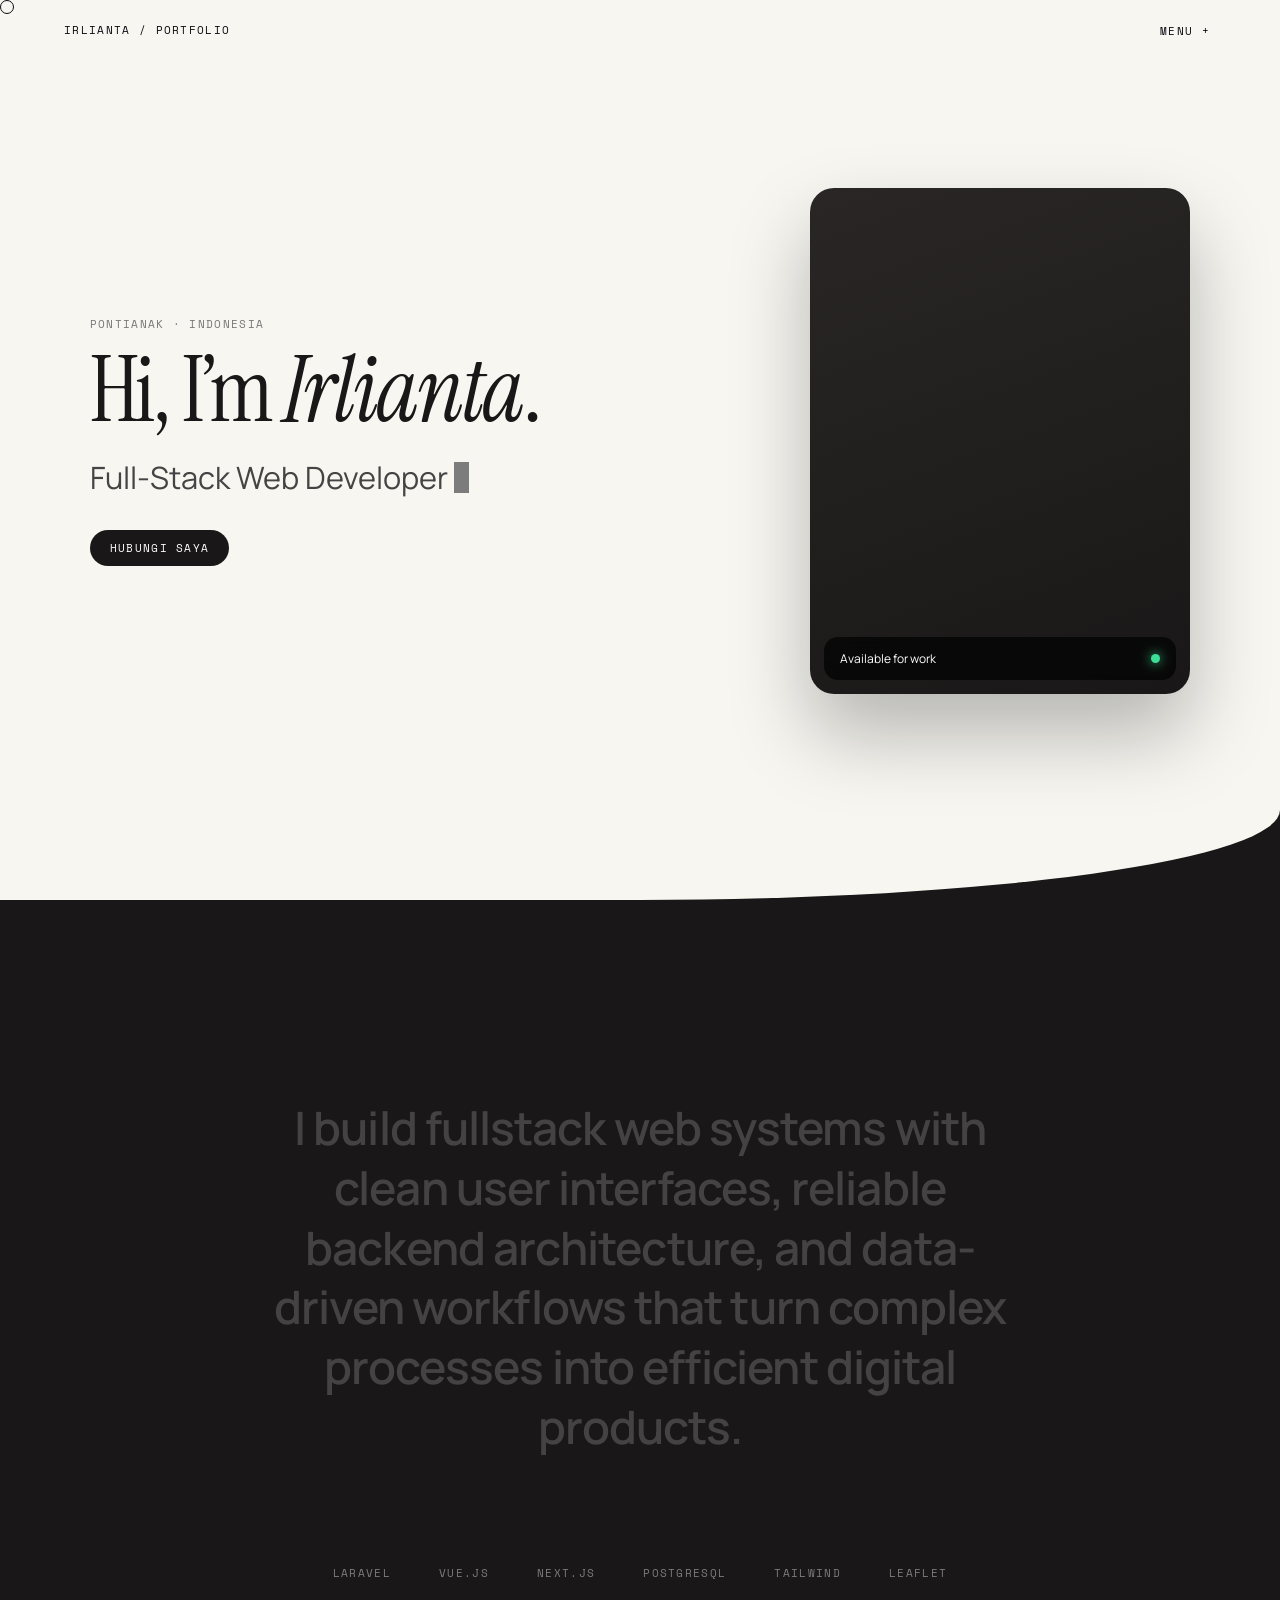
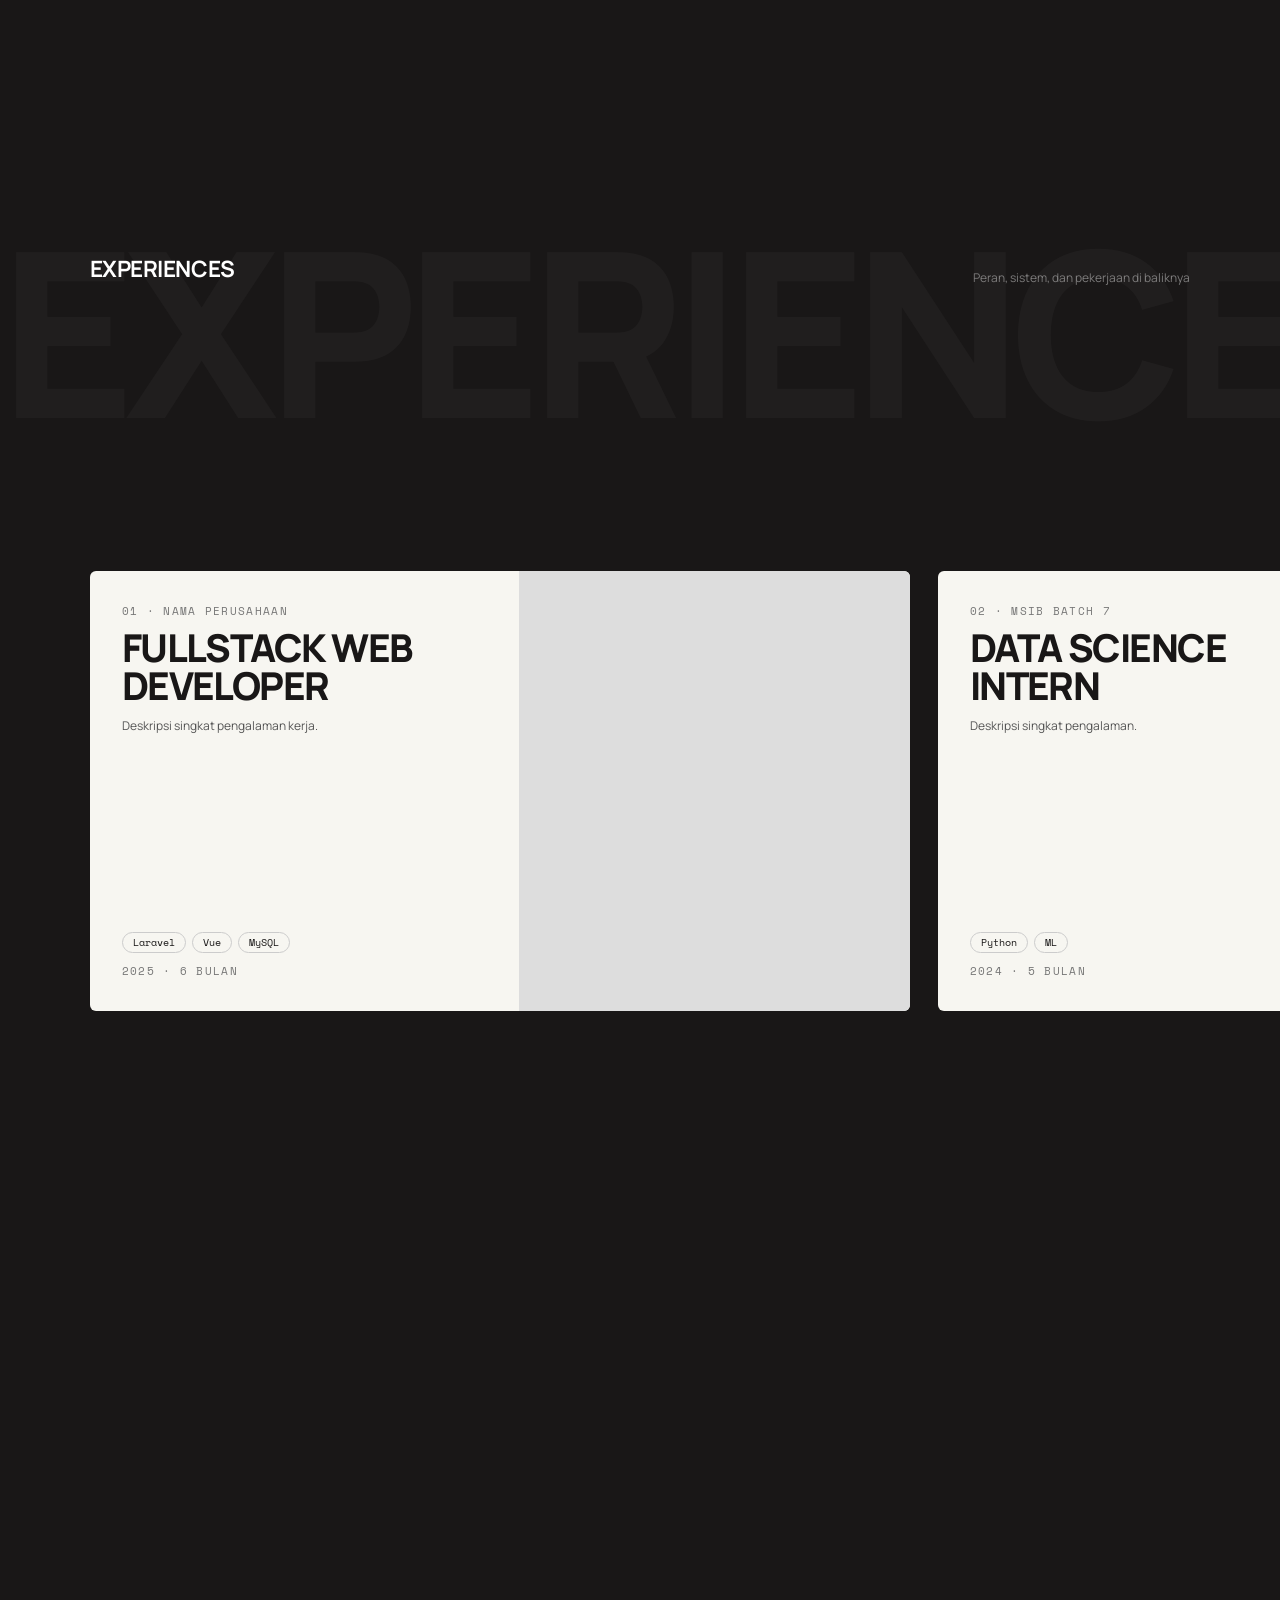
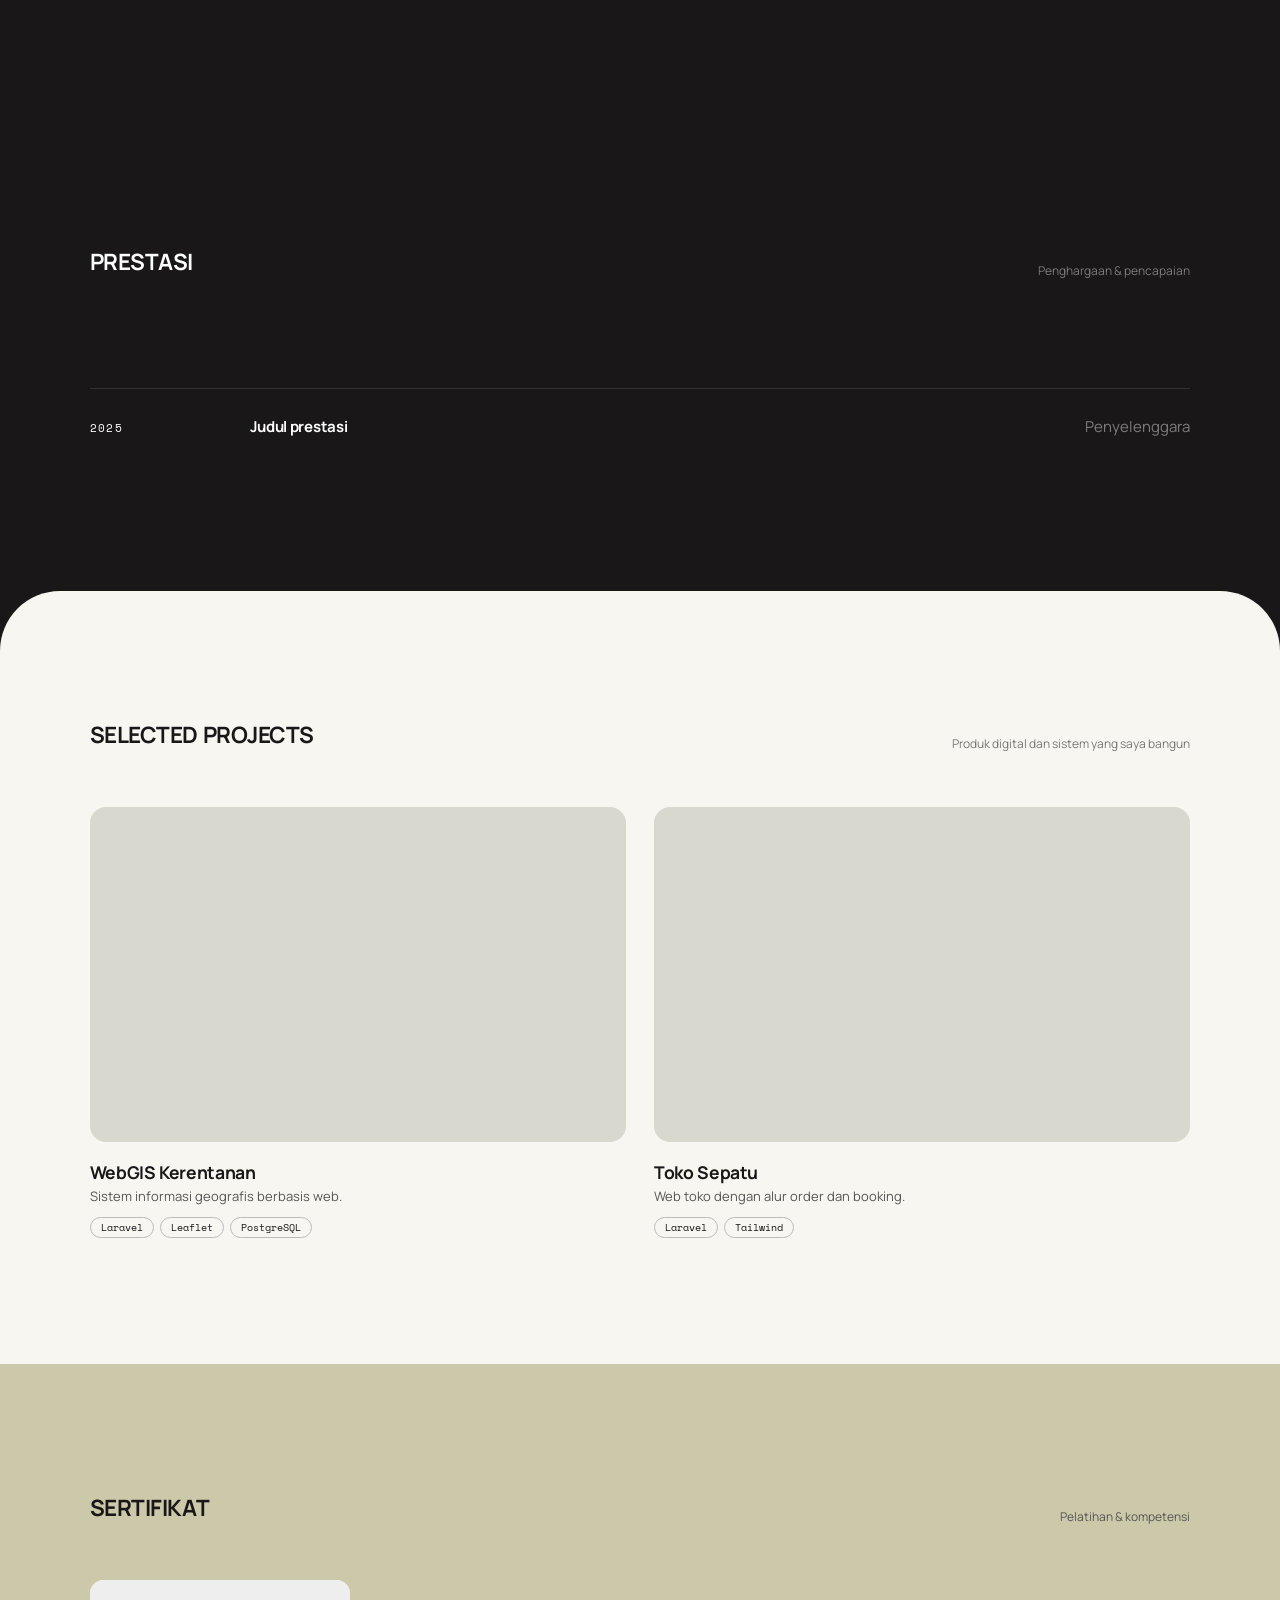
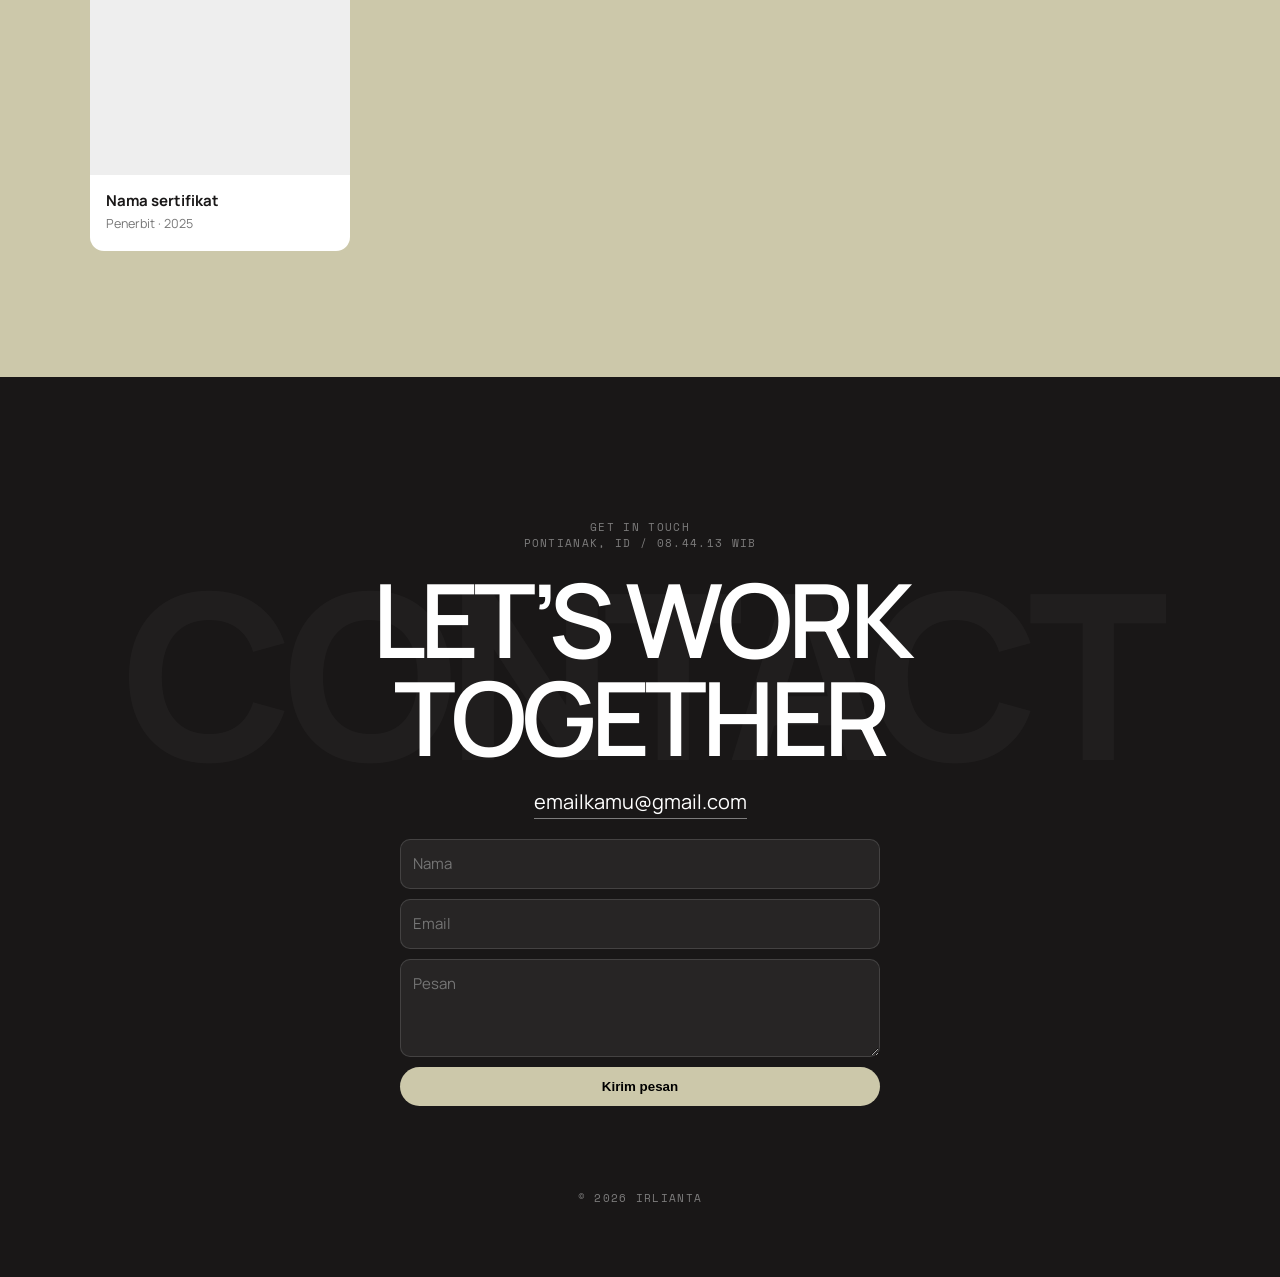
==== public/index.html @ bdd8f440 "Update index.html" ====
<!doctype html><html lang="id"><head><meta charset="utf-8"><meta name="viewport" content="width=device-width,initial-scale=1"><title>Portfolio</title>
<link rel="preconnect" href="https://fonts.googleapis.com"><link href="https://fonts.googleapis.com/css2?family=Instrument+Serif:ital@0;1&family=Manrope:wght@400;600;800&family=Space+Mono&display=swap" rel="stylesheet">
<style>
:root{--ink:#191717;--mute:#7D7C7C;--sand:#CCC8AA;--w:#fff;--paper:color-mix(in srgb,#CCC8AA 16%,#fff)}
*{box-sizing:border-box;margin:0}html{scroll-behavior:smooth}body{background:var(--ink);color:var(--w);font:15px/1.6 Manrope,sans-serif;overflow-x:hidden}
.mono{font:11px 'Space Mono',monospace;letter-spacing:.12em;text-transform:uppercase}a{color:inherit;text-decoration:none}
.rv{opacity:0;transform:translateY(40px);transition:.9s cubic-bezier(.2,.7,.2,1)}.rv.in{opacity:1;transform:none}
header{position:fixed;inset:0 0 auto;display:flex;justify-content:space-between;padding:22px 5vw;z-index:50;mix-blend-mode:difference;color:#fff}
header button{background:none;border:0;color:inherit;cursor:pointer}
#menu{position:fixed;inset:0;z-index:60;pointer-events:none}#menu .bg{position:absolute;inset:0;background:#0008;opacity:0;transition:.5s}
#menu nav{position:absolute;right:0;top:0;bottom:0;width:min(520px,100%);background:var(--ink);padding:14vh 48px;transform:translateX(100%);transition:.7s cubic-bezier(.7,0,.2,1)}
#menu.open{pointer-events:auto}#menu.open .bg{opacity:1}#menu.open nav{transform:none}
#menu nav a{display:block;font:600 clamp(34px,6vw,56px)/1.15 Manrope;letter-spacing:-.03em;color:var(--w);transition:.3s}#menu nav:hover a{color:var(--mute)}#menu nav a:hover{color:var(--sand);padding-left:14px}
.close{position:absolute;top:22px;right:28px;background:var(--w);color:var(--ink);border:0;border-radius:99px;padding:8px 18px;cursor:pointer}
section{position:relative}.wrap{padding:0 7vw}
#home{background:var(--paper);color:var(--ink);min-height:100vh;display:grid;grid-template-columns:1.2fr 1fr;align-items:center;gap:4vw;padding:12vh 7vw 14vh;border-radius:0 0 50% 50%/0 0 90px;position:relative;z-index:2}
#home h1{font:400 clamp(48px,7vw,96px)/1 'Instrument Serif',serif;letter-spacing:-.03em}#home h1 i{font-style:italic}
#home .role{font-size:clamp(20px,2.4vw,32px);margin:18px 0 28px;color:#444;min-height:1.4em}#home .role::after{content:'';display:inline-block;width:.5em;height:1em;background:var(--mute);margin-left:6px;vertical-align:-.12em;animation:bl 1s steps(2) infinite}@keyframes bl{50%{opacity:0}}
.btn{display:inline-block;background:var(--ink);color:var(--w);padding:10px 20px;border-radius:99px;transition:.3s}.btn:hover{transform:translateY(-3px);background:var(--mute)}
.card{justify-self:end;width:min(380px,100%);aspect-ratio:3/4;border-radius:24px;background:linear-gradient(160deg,#2a2626,var(--ink));position:relative;overflow:hidden;box-shadow:0 40px 80px #0004;transition:transform .2s;transform-style:preserve-3d}
.card img{width:100%;height:100%;object-fit:cover;filter:grayscale(1);transition:.6s}.card:hover img{filter:none}
.badge{position:absolute;left:14px;right:14px;bottom:14px;background:#000a;backdrop-filter:blur(10px);border-radius:14px;padding:12px 16px;display:flex;justify-content:space-between;align-items:center;font-size:12px;color:var(--w)}.badge::after{content:'';width:9px;height:9px;border-radius:50%;background:#3ddc97;box-shadow:0 0 12px #3ddc97}
#about{padding:22vh 12vw 16vh;text-align:center;margin-top:-90px;padding-top:calc(22vh + 90px)}#about p{font:600 clamp(24px,3.6vw,46px)/1.3 Manrope;letter-spacing:-.02em}#about p span{color:#ffffff30;transition:color .3s}#about p span.on{color:var(--w)}
.marq{display:flex;gap:48px;justify-content:center;flex-wrap:wrap;margin-top:12vh;color:var(--mute)}
.ghost{position:absolute;left:0;right:0;top:10vh;text-align:center;font:800 clamp(80px,18vw,260px)/1 Manrope;letter-spacing:-.05em;color:#ffffff08;pointer-events:none;white-space:nowrap;overflow:hidden}
.sh{display:flex;justify-content:space-between;align-items:end;padding:14vh 7vw 6vh;position:relative}.sh h2{font:600 clamp(22px,2.4vw,32px);letter-spacing:-.02em}.sh p{max-width:260px;color:var(--mute);text-align:right;font-size:12px}
#hs{position:relative}#pin{position:sticky;top:0;height:100vh;overflow:hidden;display:flex;align-items:center}
#track{display:flex;gap:28px;padding:0 7vw;will-change:transform}
.xc{flex:none;width:min(820px,84vw);height:min(440px,62vh);background:var(--paper);color:var(--ink);border-radius:6px;display:grid;grid-template-columns:1.1fr 1fr;overflow:hidden}
.xc .t{padding:32px;display:flex;flex-direction:column;gap:10px}.xc h3{font:800 clamp(24px,3vw,40px)/1 Manrope;letter-spacing:-.04em;text-transform:uppercase}.xc p{font-size:12px;color:#555}.xc .i{background:#ddd center/cover;filter:grayscale(1);transition:.6s}.xc:hover .i{filter:none;transform:scale(1.05)}.xc .iw{overflow:hidden}
.tags{display:flex;flex-wrap:wrap;gap:6px;margin-top:auto}.tags span{border:1px solid #ccc;border-radius:99px;padding:2px 10px;font:10px 'Space Mono'}
.ach{padding:6vh 7vw 14vh}.ar{display:grid;grid-template-columns:140px 1fr auto;gap:20px;padding:26px 0;border-top:1px solid #ffffff1c;transition:.4s;align-items:baseline}.ar:hover{padding-left:24px;color:var(--sand)}.ar b{font:600 clamp(18px,2.2vw,28px);letter-spacing:-.02em}.ar i{color:var(--mute);font-style:normal}
#projects{background:var(--paper);color:var(--ink);border-radius:60px 60px 0 0}#projects .sh p{color:#777}
.grid{display:grid;grid-template-columns:repeat(2,1fr);gap:40px 28px;padding:0 7vw 14vh}.pc .im{aspect-ratio:16/10;border-radius:16px;background:#d9d8cf center/cover;overflow:hidden;position:relative}.pc .im div{position:absolute;inset:0;background:center/cover;transition:.7s}.pc:hover .im div{transform:scale(1.08)}
.pc h3{font:600 22px;margin-top:16px;letter-spacing:-.02em}.pc p{color:#555;font-size:13px}.pc .tags span{border-color:#bbb}.pc .tags{margin-top:10px}
#certificates{background:var(--sand);color:var(--ink)}#certificates .sh p{color:#555}.cg{display:grid;grid-template-columns:repeat(auto-fill,minmax(260px,1fr));gap:20px;padding:0 7vw 14vh}
.cc{background:var(--w);border-radius:14px;overflow:hidden;transition:.4s}.cc:hover{transform:translateY(-8px) rotate(-1deg);box-shadow:0 24px 50px #0003}.cc .im{aspect-ratio:4/3;background:#eee center/cover}.cc div.t{padding:16px}.cc b{display:block;line-height:1.3}.cc small{color:#777}
#contact{min-height:100vh;display:flex;flex-direction:column;align-items:center;justify-content:center;text-align:center;gap:20px;padding:14vh 7vw 6vh;overflow:hidden}
#contact h2{font:600 clamp(44px,8vw,110px)/.95 Manrope;letter-spacing:-.05em}.mail{font-size:20px;border-bottom:1px solid var(--mute)}
form.c{display:grid;gap:10px;width:min(480px,100%)}form.c input,form.c textarea{background:#ffffff10;border:1px solid #ffffff22;border-radius:10px;padding:12px;color:#fff;font:inherit}form.c button{background:var(--sand);border:0;border-radius:99px;padding:12px;font-weight:700;cursor:pointer;transition:.3s}form.c button:hover{background:var(--w)}
#lb{position:fixed;inset:0;z-index:90;background:#000d;display:grid;place-items:center;opacity:0;pointer-events:none;transition:.3s;cursor:zoom-out}#lb.on{opacity:1;pointer-events:auto}#lb img{max-width:92vw;max-height:88vh;border-radius:10px}.cc[data-img]{cursor:zoom-in}
.cur{position:fixed;width:14px;height:14px;border:1px solid #fff;border-radius:50%;pointer-events:none;z-index:99;mix-blend-mode:difference;transition:width .25s,height .25s,margin .25s}.cur.h{width:56px;height:56px;margin:-21px 0 0 -21px}
@media(max-width:800px){#home{grid-template-columns:1fr;border-radius:0 0 40px 40px}.card{justify-self:start}.xc{grid-template-columns:1fr}.xc .iw{display:none}.grid{grid-template-columns:1fr}.ar{grid-template-columns:1fr}.cur{display:none}}
</style></head><body>
<div class="cur"></div><div id="lb" onclick="this.classList.remove('on')"><img alt=""></div>
<header><a href="#home" class="mono" id="logo"></a><button class="mono" onclick="M(1)">Menu +</button></header>
<div id="menu"><div class="bg" onclick="M(0)"></div><nav><button class="close mono" onclick="M(0)">Close ✕</button>
<a href="#home" onclick="M(0)">Home</a><a href="#about" onclick="M(0)">Tentang</a><a href="#experience" onclick="M(0)">Pengalaman</a><a href="#projects" onclick="M(0)">Project</a><a href="#certificates" onclick="M(0)">Sertifikat</a><a href="#contact" onclick="M(0)">Kontak</a></nav></div>

<section id="home"><div><p class="mono rv" id="loc" style="color:#777;margin-bottom:14px"></p><h1 class="rv">Hi, I’m <i id="nm"></i>.</h1><div class="role rv" id="role"></div><a class="btn mono rv" href="#contact">Hubungi saya</a></div>
<div class="card rv" id="card"><img src="me.jpg" alt="" onerror="this.remove()"><div class="badge">Available for work</div></div></section>

<section id="about"><div class="wrap"><p id="ab"></p><div class="marq mono" id="tech"></div></div></section>

<section id="experience"><div class="ghost">EXPERIENCES</div><div class="sh"><h2>EXPERIENCES</h2><p>Peran, sistem, dan pekerjaan di baliknya</p></div>
<div id="hs"><div id="pin"><div id="track"></div></div></div>
<div class="sh" style="padding-top:4vh"><h2>PRESTASI</h2><p>Penghargaan &amp; pencapaian</p></div><div class="ach" id="ach"></div></section>

<section id="projects"><div class="sh"><h2>SELECTED PROJECTS</h2><p>Produk digital dan sistem yang saya bangun</p></div><div class="grid" id="pj"></div></section>
<section id="certificates"><div class="sh"><h2>SERTIFIKAT</h2><p>Pelatihan &amp; kompetensi</p></div><div class="cg" id="cg"></div></section>

<section id="contact"><p class="mono" style="color:var(--mute)">GET IN TOUCH<br><span id="clk"></span></p><div class="ghost" style="top:20vh">CONTACT</div>
<h2 class="rv">LET’S WORK<br>TOGETHER</h2><a class="mail rv" id="em"></a>
<form class="c rv" onsubmit="send(event)"><input name="name" placeholder="Nama" required><input name="email" type="email" placeholder="Email" required><textarea name="message" rows="3" placeholder="Pesan" required></textarea><button>Kirim pesan</button><small id="st" style="color:var(--mute)"></small></form>
<p class="mono" style="color:var(--mute);margin-top:6vh">© <span id="yr"></span> <span id="fn"></span></p></section>

<script>
// ====== EDIT DI SINI ======
const C={name:'Irlianta',roles:['Full-Stack Web Developer','WebGIS Developer'],loc:'Pontianak · Indonesia',email:'emailkamu@gmail.com',
about:'I build fullstack web systems with clean user interfaces, reliable backend architecture, and data-driven workflows that turn complex processes into efficient digital products.',
tech:['Laravel','Vue.js','Next.js','PostgreSQL','Tailwind','Leaflet']};
// Data contoh (dipakai bila API belum disetel)
const S={experience:[{title:'Fullstack Web Developer',subtitle:'Nama Perusahaan',period:'2025 · 6 bulan',description:'Deskripsi singkat pengalaman kerja.',tags:'Laravel,Vue,MySQL'},{title:'Data Science Intern',subtitle:'MSIB Batch 7',period:'2024 · 5 bulan',description:'Deskripsi singkat pengalaman.',tags:'Python,ML'}],
achievement:[{title:'Judul prestasi',subtitle:'Penyelenggara',period:'2025'}],project:[{title:'WebGIS Kerentanan',subtitle:'Fullstack',description:'Sistem informasi geografis berbasis web.',tags:'Laravel,Leaflet,PostgreSQL'},{title:'Toko Sepatu',subtitle:'Fullstack',description:'Web toko dengan alur order dan booking.',tags:'Laravel,Tailwind'}],certificate:[{title:'Nama sertifikat',subtitle:'Penerbit · 2025'}]};
// ==========================
const $=s=>document.querySelector(s),esc=s=>String(s??'').replace(/[&<>"]/g,c=>({'&':'&amp;','<':'&lt;','>':'&gt;','"':'&quot;'}[c]));
$('#logo').textContent=C.name.toUpperCase()+' / PORTFOLIO';$('#nm').textContent=C.name;$('#loc').textContent=C.loc;$('#fn').textContent=C.name;$('#yr').textContent=new Date().getFullYear();
$('#em').textContent=C.email;$('#em').href='mailto:'+C.email;$('#tech').innerHTML=C.tech.map(t=>`<span>${t}</span>`).join('');
$('#ab').innerHTML=C.about.split(' ').map(w=>`<span>${w}</span>`).join(' ');
const M=o=>$('#menu').classList.toggle('open',!!o);
// typing
let ri=0,ci=0,del=0;(function ty(){const r=C.roles[ri];ci+=del?-1:1;$('#role').textContent=r.slice(0,ci);let d=del?35:80;if(!del&&ci==r.length){del=1;d=1600}else if(del&&!ci){del=0;ri=(ri+1)%C.roles.length;d=400}setTimeout(ty,d)})();
// data
const get=async t=>{try{const r=await fetch('/api/items?type='+t);if(!r.ok)throw 0;const d=await r.json();if(Array.isArray(d)&&d.length)return d}catch(e){}return S[t]};
const tg=s=>(s||'').split(',').filter(Boolean).map(x=>`<span>${esc(x.trim())}</span>`).join('');
const bg=u=>u?`style="background-image:url('${esc(u)}')"`:'';
function rv(){const io=new IntersectionObserver(e=>e.forEach(x=>x.isIntersecting&&x.target.classList.add('in')),{threshold:.12});document.querySelectorAll('.rv:not(.in)').forEach(e=>io.observe(e))}
function hov(){document.querySelectorAll('a,button,.cc,.pc,.xc').forEach(e=>{e.onmouseenter=()=>cur.classList.add('h');e.onmouseleave=()=>cur.classList.remove('h')})}
(async()=>{
 const [x,a,p,c]=await Promise.all(['experience','achievement','project','certificate'].map(get));
 $('#track').innerHTML=x.map((e,i)=>`<article class="xc"><div class="t"><span class="mono" style="color:#777">${String(i+1).padStart(2,'0')} · ${esc(e.subtitle)}</span><h3>${esc(e.title)}</h3><p>${esc(e.description)}</p><div class="tags">${tg(e.tags)}</div><span class="mono" style="color:#777">${esc(e.period)}</span></div><div class="iw"><div class="i" style="width:100%;height:100%;${e.image?`background-image:url('${esc(e.image)}')`:''}"></div></div></article>`).join('');
 $('#ach').innerHTML=a.map(e=>`<a class="ar rv" ${e.link?`href="${esc(e.link)}" target="_blank"`:''}><span class="mono">${esc(e.period)}</span><b>${esc(e.title)}</b><i>${esc(e.subtitle)}</i></a>`).join('');
 $('#pj').innerHTML=p.map(e=>`<a class="pc rv" ${e.link?`href="${esc(e.link)}" target="_blank"`:''}><div class="im"><div ${bg(e.image)}></div></div><h3>${esc(e.title)}</h3><p>${esc(e.description)}</p><div class="tags">${tg(e.tags)}</div></a>`).join('');
 $('#cg').innerHTML=c.map(e=>`<a class="cc rv" ${e.link?`href="${esc(e.link)}" target="_blank"`:e.image?`data-img="${esc(e.image)}" onclick="$('#lb img').src=this.dataset.img;$('#lb').classList.add('on')"`:''}><div class="im" ${bg(e.image)}></div><div class="t"><b>${esc(e.title)}</b><small>${esc(e.subtitle)} ${esc(e.period||'')}</small></div></a>`).join('');
 rv();hov();size();setTimeout(size,800);addEventListener('load',size)
})();
const tr=$('#track'),hs=$('#hs');function size(){hs.style.height=Math.max(innerHeight,tr.scrollWidth-innerWidth+innerHeight)+'px'}addEventListener('resize',size);
// scroll effects
const sp=[...document.querySelectorAll('#ab span')];
function sc(){const r=hs.getBoundingClientRect(),m=hs.offsetHeight-innerHeight,p=Math.min(1,Math.max(0,-r.top/m||0));tr.style.transform=`translateX(${-p*(tr.scrollWidth-innerWidth)}px)`;
 const b=$('#about').getBoundingClientRect(),q=Math.min(1,Math.max(0,(innerHeight*.85-b.top)/(b.height*.9)));sp.forEach((s,i)=>s.classList.toggle('on',i<q*sp.length*1.15))}
addEventListener('scroll',sc,{passive:true});sc();
// card tilt + cursor
const card=$('#card');card.onmousemove=e=>{const r=card.getBoundingClientRect(),x=(e.clientX-r.left)/r.width-.5,y=(e.clientY-r.top)/r.height-.5;card.style.transform=`perspective(800px) rotateY(${x*14}deg) rotateX(${-y*14}deg)`};card.onmouseleave=()=>card.style.transform='';
const cur=$('.cur');addEventListener('mousemove',e=>{cur.style.left=e.clientX-7+'px';cur.style.top=e.clientY-7+'px'});
// clock WIB + contact
setInterval(()=>$('#clk').textContent=C.loc.split(' ')[0].toUpperCase()+', ID / '+new Date().toLocaleTimeString('id-ID',{timeZone:'Asia/Jakarta',hour12:false})+' WIB',1000);
async function send(e){e.preventDefault();const f=e.target;$('#st').textContent='Mengirim…';try{const r=await fetch('/api/items?table=messages',{method:'POST',headers:{'Content-Type':'application/json'},body:JSON.stringify(Object.fromEntries(new FormData(f)))});if(!r.ok)throw 0;f.reset();$('#st').textContent='Terkirim, terima kasih!'}catch(_){$('#st').textContent='Gagal mengirim. Coba lagi.'}}
</script></body></html>
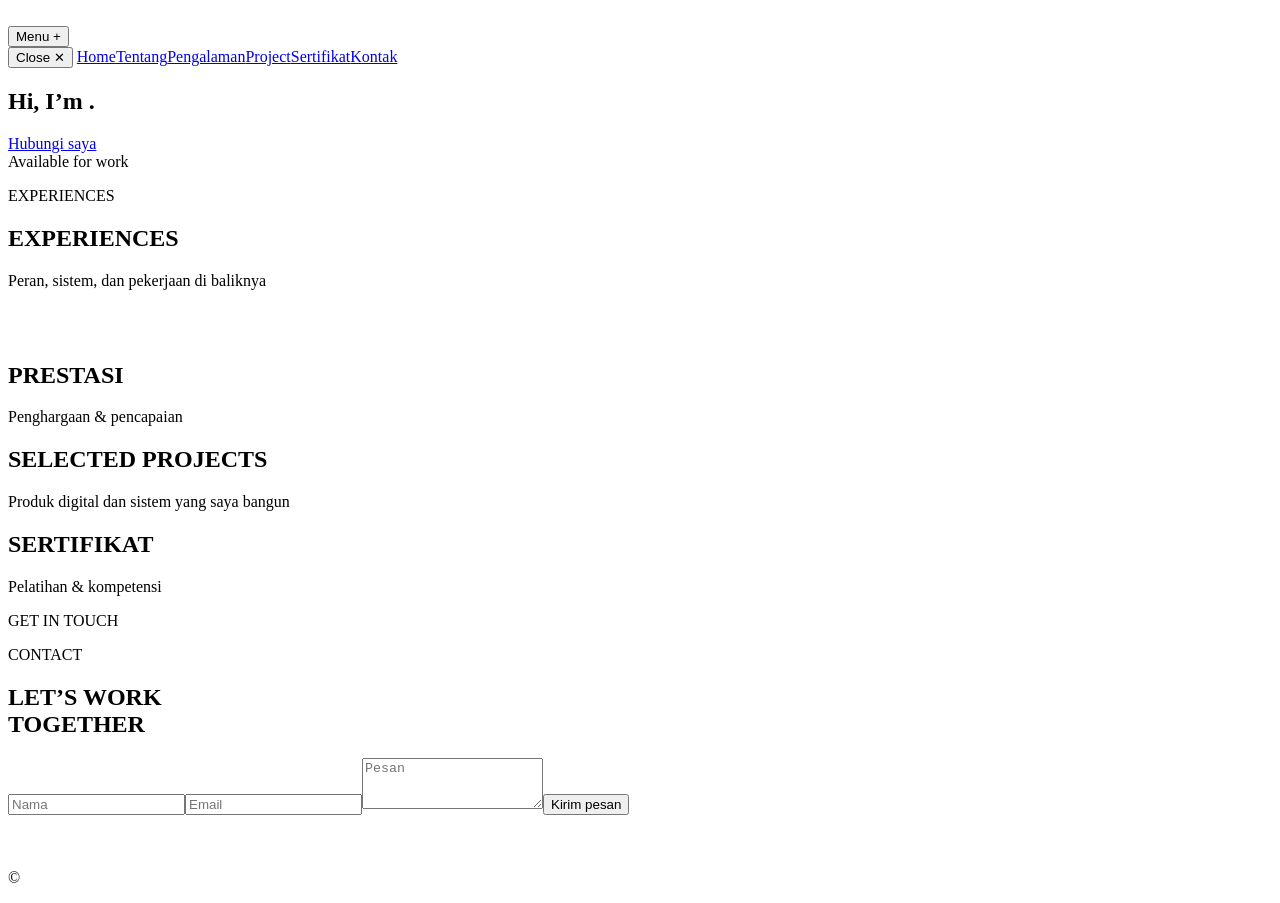
==== commit 48d53621: "Refactor HTML structure and update styles" ====
--- a/public/index.html
+++ b/public/index.html
@@ -1,109 +1,104 @@
-<!doctype html><html lang="id"><head><meta charset="utf-8"><meta name="viewport" content="width=device-width,initial-scale=1"><title>Portfolio</title>
-<link rel="preconnect" href="https://fonts.googleapis.com"><link href="https://fonts.googleapis.com/css2?family=Instrument+Serif:ital@0;1&family=Manrope:wght@400;600;800&family=Space+Mono&display=swap" rel="stylesheet">
-<style>
-:root{--ink:#191717;--mute:#7D7C7C;--sand:#CCC8AA;--w:#fff;--paper:color-mix(in srgb,#CCC8AA 16%,#fff)}
-*{box-sizing:border-box;margin:0}html{scroll-behavior:smooth}body{background:var(--ink);color:var(--w);font:15px/1.6 Manrope,sans-serif;overflow-x:hidden}
-.mono{font:11px 'Space Mono',monospace;letter-spacing:.12em;text-transform:uppercase}a{color:inherit;text-decoration:none}
-.rv{opacity:0;transform:translateY(40px);transition:.9s cubic-bezier(.2,.7,.2,1)}.rv.in{opacity:1;transform:none}
-header{position:fixed;inset:0 0 auto;display:flex;justify-content:space-between;padding:22px 5vw;z-index:50;mix-blend-mode:difference;color:#fff}
-header button{background:none;border:0;color:inherit;cursor:pointer}
-#menu{position:fixed;inset:0;z-index:60;pointer-events:none}#menu .bg{position:absolute;inset:0;background:#0008;opacity:0;transition:.5s}
-#menu nav{position:absolute;right:0;top:0;bottom:0;width:min(520px,100%);background:var(--ink);padding:14vh 48px;transform:translateX(100%);transition:.7s cubic-bezier(.7,0,.2,1)}
-#menu.open{pointer-events:auto}#menu.open .bg{opacity:1}#menu.open nav{transform:none}
-#menu nav a{display:block;font:600 clamp(34px,6vw,56px)/1.15 Manrope;letter-spacing:-.03em;color:var(--w);transition:.3s}#menu nav:hover a{color:var(--mute)}#menu nav a:hover{color:var(--sand);padding-left:14px}
-.close{position:absolute;top:22px;right:28px;background:var(--w);color:var(--ink);border:0;border-radius:99px;padding:8px 18px;cursor:pointer}
-section{position:relative}.wrap{padding:0 7vw}
-#home{background:var(--paper);color:var(--ink);min-height:100vh;display:grid;grid-template-columns:1.2fr 1fr;align-items:center;gap:4vw;padding:12vh 7vw 14vh;border-radius:0 0 50% 50%/0 0 90px;position:relative;z-index:2}
-#home h1{font:400 clamp(48px,7vw,96px)/1 'Instrument Serif',serif;letter-spacing:-.03em}#home h1 i{font-style:italic}
-#home .role{font-size:clamp(20px,2.4vw,32px);margin:18px 0 28px;color:#444;min-height:1.4em}#home .role::after{content:'';display:inline-block;width:.5em;height:1em;background:var(--mute);margin-left:6px;vertical-align:-.12em;animation:bl 1s steps(2) infinite}@keyframes bl{50%{opacity:0}}
-.btn{display:inline-block;background:var(--ink);color:var(--w);padding:10px 20px;border-radius:99px;transition:.3s}.btn:hover{transform:translateY(-3px);background:var(--mute)}
-.card{justify-self:end;width:min(380px,100%);aspect-ratio:3/4;border-radius:24px;background:linear-gradient(160deg,#2a2626,var(--ink));position:relative;overflow:hidden;box-shadow:0 40px 80px #0004;transition:transform .2s;transform-style:preserve-3d}
-.card img{width:100%;height:100%;object-fit:cover;filter:grayscale(1);transition:.6s}.card:hover img{filter:none}
-.badge{position:absolute;left:14px;right:14px;bottom:14px;background:#000a;backdrop-filter:blur(10px);border-radius:14px;padding:12px 16px;display:flex;justify-content:space-between;align-items:center;font-size:12px;color:var(--w)}.badge::after{content:'';width:9px;height:9px;border-radius:50%;background:#3ddc97;box-shadow:0 0 12px #3ddc97}
-#about{padding:22vh 12vw 16vh;text-align:center;margin-top:-90px;padding-top:calc(22vh + 90px)}#about p{font:600 clamp(24px,3.6vw,46px)/1.3 Manrope;letter-spacing:-.02em}#about p span{color:#ffffff30;transition:color .3s}#about p span.on{color:var(--w)}
-.marq{display:flex;gap:48px;justify-content:center;flex-wrap:wrap;margin-top:12vh;color:var(--mute)}
-.ghost{position:absolute;left:0;right:0;top:10vh;text-align:center;font:800 clamp(80px,18vw,260px)/1 Manrope;letter-spacing:-.05em;color:#ffffff08;pointer-events:none;white-space:nowrap;overflow:hidden}
-.sh{display:flex;justify-content:space-between;align-items:end;padding:14vh 7vw 6vh;position:relative}.sh h2{font:600 clamp(22px,2.4vw,32px);letter-spacing:-.02em}.sh p{max-width:260px;color:var(--mute);text-align:right;font-size:12px}
-#hs{position:relative}#pin{position:sticky;top:0;height:100vh;overflow:hidden;display:flex;align-items:center}
-#track{display:flex;gap:28px;padding:0 7vw;will-change:transform}
-.xc{flex:none;width:min(820px,84vw);height:min(440px,62vh);background:var(--paper);color:var(--ink);border-radius:6px;display:grid;grid-template-columns:1.1fr 1fr;overflow:hidden}
-.xc .t{padding:32px;display:flex;flex-direction:column;gap:10px}.xc h3{font:800 clamp(24px,3vw,40px)/1 Manrope;letter-spacing:-.04em;text-transform:uppercase}.xc p{font-size:12px;color:#555}.xc .i{background:#ddd center/cover;filter:grayscale(1);transition:.6s}.xc:hover .i{filter:none;transform:scale(1.05)}.xc .iw{overflow:hidden}
-.tags{display:flex;flex-wrap:wrap;gap:6px;margin-top:auto}.tags span{border:1px solid #ccc;border-radius:99px;padding:2px 10px;font:10px 'Space Mono'}
-.ach{padding:6vh 7vw 14vh}.ar{display:grid;grid-template-columns:140px 1fr auto;gap:20px;padding:26px 0;border-top:1px solid #ffffff1c;transition:.4s;align-items:baseline}.ar:hover{padding-left:24px;color:var(--sand)}.ar b{font:600 clamp(18px,2.2vw,28px);letter-spacing:-.02em}.ar i{color:var(--mute);font-style:normal}
-#projects{background:var(--paper);color:var(--ink);border-radius:60px 60px 0 0}#projects .sh p{color:#777}
-.grid{display:grid;grid-template-columns:repeat(2,1fr);gap:40px 28px;padding:0 7vw 14vh}.pc .im{aspect-ratio:16/10;border-radius:16px;background:#d9d8cf center/cover;overflow:hidden;position:relative}.pc .im div{position:absolute;inset:0;background:center/cover;transition:.7s}.pc:hover .im div{transform:scale(1.08)}
-.pc h3{font:600 22px;margin-top:16px;letter-spacing:-.02em}.pc p{color:#555;font-size:13px}.pc .tags span{border-color:#bbb}.pc .tags{margin-top:10px}
-#certificates{background:var(--sand);color:var(--ink)}#certificates .sh p{color:#555}.cg{display:grid;grid-template-columns:repeat(auto-fill,minmax(260px,1fr));gap:20px;padding:0 7vw 14vh}
-.cc{background:var(--w);border-radius:14px;overflow:hidden;transition:.4s}.cc:hover{transform:translateY(-8px) rotate(-1deg);box-shadow:0 24px 50px #0003}.cc .im{aspect-ratio:4/3;background:#eee center/cover}.cc div.t{padding:16px}.cc b{display:block;line-height:1.3}.cc small{color:#777}
-#contact{min-height:100vh;display:flex;flex-direction:column;align-items:center;justify-content:center;text-align:center;gap:20px;padding:14vh 7vw 6vh;overflow:hidden}
-#contact h2{font:600 clamp(44px,8vw,110px)/.95 Manrope;letter-spacing:-.05em}.mail{font-size:20px;border-bottom:1px solid var(--mute)}
-form.c{display:grid;gap:10px;width:min(480px,100%)}form.c input,form.c textarea{background:#ffffff10;border:1px solid #ffffff22;border-radius:10px;padding:12px;color:#fff;font:inherit}form.c button{background:var(--sand);border:0;border-radius:99px;padding:12px;font-weight:700;cursor:pointer;transition:.3s}form.c button:hover{background:var(--w)}
-#lb{position:fixed;inset:0;z-index:90;background:#000d;display:grid;place-items:center;opacity:0;pointer-events:none;transition:.3s;cursor:zoom-out}#lb.on{opacity:1;pointer-events:auto}#lb img{max-width:92vw;max-height:88vh;border-radius:10px}.cc[data-img]{cursor:zoom-in}
-.cur{position:fixed;width:14px;height:14px;border:1px solid #fff;border-radius:50%;pointer-events:none;z-index:99;mix-blend-mode:difference;transition:width .25s,height .25s,margin .25s}.cur.h{width:56px;height:56px;margin:-21px 0 0 -21px}
-@media(max-width:800px){#home{grid-template-columns:1fr;border-radius:0 0 40px 40px}.card{justify-self:start}.xc{grid-template-columns:1fr}.xc .iw{display:none}.grid{grid-template-columns:1fr}.ar{grid-template-columns:1fr}.cur{display:none}}
-</style></head><body>
-<div class="cur"></div><div id="lb" onclick="this.classList.remove('on')"><img alt=""></div>
-<header><a href="#home" class="mono" id="logo"></a><button class="mono" onclick="M(1)">Menu +</button></header>
-<div id="menu"><div class="bg" onclick="M(0)"></div><nav><button class="close mono" onclick="M(0)">Close ✕</button>
-<a href="#home" onclick="M(0)">Home</a><a href="#about" onclick="M(0)">Tentang</a><a href="#experience" onclick="M(0)">Pengalaman</a><a href="#projects" onclick="M(0)">Project</a><a href="#certificates" onclick="M(0)">Sertifikat</a><a href="#contact" onclick="M(0)">Kontak</a></nav></div>
+<!doctype html>
+<html lang="id">
+  <head>
+    <meta charset="utf-8" />
+    <meta name="viewport" content="width=device-width,initial-scale=1" />
+    <title>Portfolio</title>
+    <link rel="preconnect" href="https://fonts.googleapis.com" />
+    <link
+      href="https://fonts.googleapis.com/css2?family=Instrument+Serif:ital@0;1&family=Manrope:wght@400;600;800&family=Space+Mono&display=swap"
+      rel="stylesheet"
+    />
+    <link rel="stylesheet" href="style.css" />
+  </head>
+  <body>
+    <div class="cur"></div>
+    <div id="lb" onclick="this.classList.remove('on')"><img alt="" /></div>
+    <header>
+      <a href="#home" class="mono" id="logo"></a><button class="mono" onclick="M(1)">Menu +</button>
+    </header>
+    <div id="menu">
+      <div class="bg" onclick="M(0)"></div>
+      <nav>
+        <button class="close mono" onclick="M(0)">Close ✕</button>
+        <a href="#home" onclick="M(0)">Home</a><a href="#about" onclick="M(0)">Tentang</a
+        ><a href="#experience" onclick="M(0)">Pengalaman</a
+        ><a href="#projects" onclick="M(0)">Project</a
+        ><a href="#certificates" onclick="M(0)">Sertifikat</a
+        ><a href="#contact" onclick="M(0)">Kontak</a>
+      </nav>
+    </div>
 
-<section id="home"><div><p class="mono rv" id="loc" style="color:#777;margin-bottom:14px"></p><h1 class="rv">Hi, I’m <i id="nm"></i>.</h1><div class="role rv" id="role"></div><a class="btn mono rv" href="#contact">Hubungi saya</a></div>
-<div class="card rv" id="card"><img src="me.jpg" alt="" onerror="this.remove()"><div class="badge">Available for work</div></div></section>
+    <section id="home">
+      <div>
+        <p class="mono rv" id="loc" style="color: #777; margin-bottom: 14px"></p>
+        <h1 class="rv">Hi, I’m <i id="nm"></i>.</h1>
+        <div class="role rv" id="role"></div>
+        <a class="btn mono rv" href="#contact">Hubungi saya</a>
+      </div>
+      <div class="card rv" id="card">
+        <img src="me.jpg" alt="" onerror="this.remove()" />
+        <div class="badge">Available for work</div>
+      </div>
+    </section>
 
-<section id="about"><div class="wrap"><p id="ab"></p><div class="marq mono" id="tech"></div></div></section>
+    <section id="about">
+      <div class="wrap">
+        <p id="ab"></p>
+        <div class="marq mono" id="tech"></div>
+      </div>
+    </section>
 
-<section id="experience"><div class="ghost">EXPERIENCES</div><div class="sh"><h2>EXPERIENCES</h2><p>Peran, sistem, dan pekerjaan di baliknya</p></div>
-<div id="hs"><div id="pin"><div id="track"></div></div></div>
-<div class="sh" style="padding-top:4vh"><h2>PRESTASI</h2><p>Penghargaan &amp; pencapaian</p></div><div class="ach" id="ach"></div></section>
+    <section id="experience">
+      <div class="ghost">EXPERIENCES</div>
+      <div class="sh">
+        <h2>EXPERIENCES</h2>
+        <p>Peran, sistem, dan pekerjaan di baliknya</p>
+      </div>
+      <div id="hs">
+        <div id="pin"><div id="track"></div></div>
+      </div>
+      <div class="sh" style="padding-top: 4vh">
+        <h2>PRESTASI</h2>
+        <p>Penghargaan &amp; pencapaian</p>
+      </div>
+      <div class="ach" id="ach"></div>
+    </section>
 
-<section id="projects"><div class="sh"><h2>SELECTED PROJECTS</h2><p>Produk digital dan sistem yang saya bangun</p></div><div class="grid" id="pj"></div></section>
-<section id="certificates"><div class="sh"><h2>SERTIFIKAT</h2><p>Pelatihan &amp; kompetensi</p></div><div class="cg" id="cg"></div></section>
+    <section id="projects">
+      <div class="sh">
+        <h2>SELECTED PROJECTS</h2>
+        <p>Produk digital dan sistem yang saya bangun</p>
+      </div>
+      <div class="grid" id="pj"></div>
+    </section>
+    <section id="certificates">
+      <div class="sh">
+        <h2>SERTIFIKAT</h2>
+        <p>Pelatihan &amp; kompetensi</p>
+      </div>
+      <div class="cg" id="cg"></div>
+    </section>
 
-<section id="contact"><p class="mono" style="color:var(--mute)">GET IN TOUCH<br><span id="clk"></span></p><div class="ghost" style="top:20vh">CONTACT</div>
-<h2 class="rv">LET’S WORK<br>TOGETHER</h2><a class="mail rv" id="em"></a>
-<form class="c rv" onsubmit="send(event)"><input name="name" placeholder="Nama" required><input name="email" type="email" placeholder="Email" required><textarea name="message" rows="3" placeholder="Pesan" required></textarea><button>Kirim pesan</button><small id="st" style="color:var(--mute)"></small></form>
-<p class="mono" style="color:var(--mute);margin-top:6vh">© <span id="yr"></span> <span id="fn"></span></p></section>
+    <section id="contact">
+      <p class="mono" style="color: var(--mute)">GET IN TOUCH<br /><span id="clk"></span></p>
+      <div class="ghost" style="top: 20vh">CONTACT</div>
+      <h2 class="rv">LET’S WORK<br />TOGETHER</h2>
+      <a class="mail rv" id="em"></a>
+      <form class="c rv" onsubmit="send(event)">
+        <input name="name" placeholder="Nama" required /><input
+          name="email"
+          type="email"
+          placeholder="Email"
+          required
+        /><textarea name="message" rows="3" placeholder="Pesan" required></textarea
+        ><button>Kirim pesan</button><small id="st" style="color: var(--mute)"></small>
+      </form>
+      <p class="mono" style="color: var(--mute); margin-top: 6vh">
+        © <span id="yr"></span> <span id="fn"></span>
+      </p>
+    </section>
 
-<script>
-// ====== EDIT DI SINI ======
-const C={name:'Irlianta',roles:['Full-Stack Web Developer','WebGIS Developer'],loc:'Pontianak · Indonesia',email:'emailkamu@gmail.com',
-about:'I build fullstack web systems with clean user interfaces, reliable backend architecture, and data-driven workflows that turn complex processes into efficient digital products.',
-tech:['Laravel','Vue.js','Next.js','PostgreSQL','Tailwind','Leaflet']};
-// Data contoh (dipakai bila API belum disetel)
-const S={experience:[{title:'Fullstack Web Developer',subtitle:'Nama Perusahaan',period:'2025 · 6 bulan',description:'Deskripsi singkat pengalaman kerja.',tags:'Laravel,Vue,MySQL'},{title:'Data Science Intern',subtitle:'MSIB Batch 7',period:'2024 · 5 bulan',description:'Deskripsi singkat pengalaman.',tags:'Python,ML'}],
-achievement:[{title:'Judul prestasi',subtitle:'Penyelenggara',period:'2025'}],project:[{title:'WebGIS Kerentanan',subtitle:'Fullstack',description:'Sistem informasi geografis berbasis web.',tags:'Laravel,Leaflet,PostgreSQL'},{title:'Toko Sepatu',subtitle:'Fullstack',description:'Web toko dengan alur order dan booking.',tags:'Laravel,Tailwind'}],certificate:[{title:'Nama sertifikat',subtitle:'Penerbit · 2025'}]};
-// ==========================
-const $=s=>document.querySelector(s),esc=s=>String(s??'').replace(/[&<>"]/g,c=>({'&':'&amp;','<':'&lt;','>':'&gt;','"':'&quot;'}[c]));
-$('#logo').textContent=C.name.toUpperCase()+' / PORTFOLIO';$('#nm').textContent=C.name;$('#loc').textContent=C.loc;$('#fn').textContent=C.name;$('#yr').textContent=new Date().getFullYear();
-$('#em').textContent=C.email;$('#em').href='mailto:'+C.email;$('#tech').innerHTML=C.tech.map(t=>`<span>${t}</span>`).join('');
-$('#ab').innerHTML=C.about.split(' ').map(w=>`<span>${w}</span>`).join(' ');
-const M=o=>$('#menu').classList.toggle('open',!!o);
-// typing
-let ri=0,ci=0,del=0;(function ty(){const r=C.roles[ri];ci+=del?-1:1;$('#role').textContent=r.slice(0,ci);let d=del?35:80;if(!del&&ci==r.length){del=1;d=1600}else if(del&&!ci){del=0;ri=(ri+1)%C.roles.length;d=400}setTimeout(ty,d)})();
-// data
-const get=async t=>{try{const r=await fetch('/api/items?type='+t);if(!r.ok)throw 0;const d=await r.json();if(Array.isArray(d)&&d.length)return d}catch(e){}return S[t]};
-const tg=s=>(s||'').split(',').filter(Boolean).map(x=>`<span>${esc(x.trim())}</span>`).join('');
-const bg=u=>u?`style="background-image:url('${esc(u)}')"`:'';
-function rv(){const io=new IntersectionObserver(e=>e.forEach(x=>x.isIntersecting&&x.target.classList.add('in')),{threshold:.12});document.querySelectorAll('.rv:not(.in)').forEach(e=>io.observe(e))}
-function hov(){document.querySelectorAll('a,button,.cc,.pc,.xc').forEach(e=>{e.onmouseenter=()=>cur.classList.add('h');e.onmouseleave=()=>cur.classList.remove('h')})}
-(async()=>{
- const [x,a,p,c]=await Promise.all(['experience','achievement','project','certificate'].map(get));
- $('#track').innerHTML=x.map((e,i)=>`<article class="xc"><div class="t"><span class="mono" style="color:#777">${String(i+1).padStart(2,'0')} · ${esc(e.subtitle)}</span><h3>${esc(e.title)}</h3><p>${esc(e.description)}</p><div class="tags">${tg(e.tags)}</div><span class="mono" style="color:#777">${esc(e.period)}</span></div><div class="iw"><div class="i" style="width:100%;height:100%;${e.image?`background-image:url('${esc(e.image)}')`:''}"></div></div></article>`).join('');
- $('#ach').innerHTML=a.map(e=>`<a class="ar rv" ${e.link?`href="${esc(e.link)}" target="_blank"`:''}><span class="mono">${esc(e.period)}</span><b>${esc(e.title)}</b><i>${esc(e.subtitle)}</i></a>`).join('');
- $('#pj').innerHTML=p.map(e=>`<a class="pc rv" ${e.link?`href="${esc(e.link)}" target="_blank"`:''}><div class="im"><div ${bg(e.image)}></div></div><h3>${esc(e.title)}</h3><p>${esc(e.description)}</p><div class="tags">${tg(e.tags)}</div></a>`).join('');
- $('#cg').innerHTML=c.map(e=>`<a class="cc rv" ${e.link?`href="${esc(e.link)}" target="_blank"`:e.image?`data-img="${esc(e.image)}" onclick="$('#lb img').src=this.dataset.img;$('#lb').classList.add('on')"`:''}><div class="im" ${bg(e.image)}></div><div class="t"><b>${esc(e.title)}</b><small>${esc(e.subtitle)} ${esc(e.period||'')}</small></div></a>`).join('');
- rv();hov();size();setTimeout(size,800);addEventListener('load',size)
-})();
-const tr=$('#track'),hs=$('#hs');function size(){hs.style.height=Math.max(innerHeight,tr.scrollWidth-innerWidth+innerHeight)+'px'}addEventListener('resize',size);
-// scroll effects
-const sp=[...document.querySelectorAll('#ab span')];
-function sc(){const r=hs.getBoundingClientRect(),m=hs.offsetHeight-innerHeight,p=Math.min(1,Math.max(0,-r.top/m||0));tr.style.transform=`translateX(${-p*(tr.scrollWidth-innerWidth)}px)`;
- const b=$('#about').getBoundingClientRect(),q=Math.min(1,Math.max(0,(innerHeight*.85-b.top)/(b.height*.9)));sp.forEach((s,i)=>s.classList.toggle('on',i<q*sp.length*1.15))}
-addEventListener('scroll',sc,{passive:true});sc();
-// card tilt + cursor
-const card=$('#card');card.onmousemove=e=>{const r=card.getBoundingClientRect(),x=(e.clientX-r.left)/r.width-.5,y=(e.clientY-r.top)/r.height-.5;card.style.transform=`perspective(800px) rotateY(${x*14}deg) rotateX(${-y*14}deg)`};card.onmouseleave=()=>card.style.transform='';
-const cur=$('.cur');addEventListener('mousemove',e=>{cur.style.left=e.clientX-7+'px';cur.style.top=e.clientY-7+'px'});
-// clock WIB + contact
-setInterval(()=>$('#clk').textContent=C.loc.split(' ')[0].toUpperCase()+', ID / '+new Date().toLocaleTimeString('id-ID',{timeZone:'Asia/Jakarta',hour12:false})+' WIB',1000);
-async function send(e){e.preventDefault();const f=e.target;$('#st').textContent='Mengirim…';try{const r=await fetch('/api/items?table=messages',{method:'POST',headers:{'Content-Type':'application/json'},body:JSON.stringify(Object.fromEntries(new FormData(f)))});if(!r.ok)throw 0;f.reset();$('#st').textContent='Terkirim, terima kasih!'}catch(_){$('#st').textContent='Gagal mengirim. Coba lagi.'}}
-</script></body></html>
+    <script src="app.js"></script>
+  </body>
+</html>
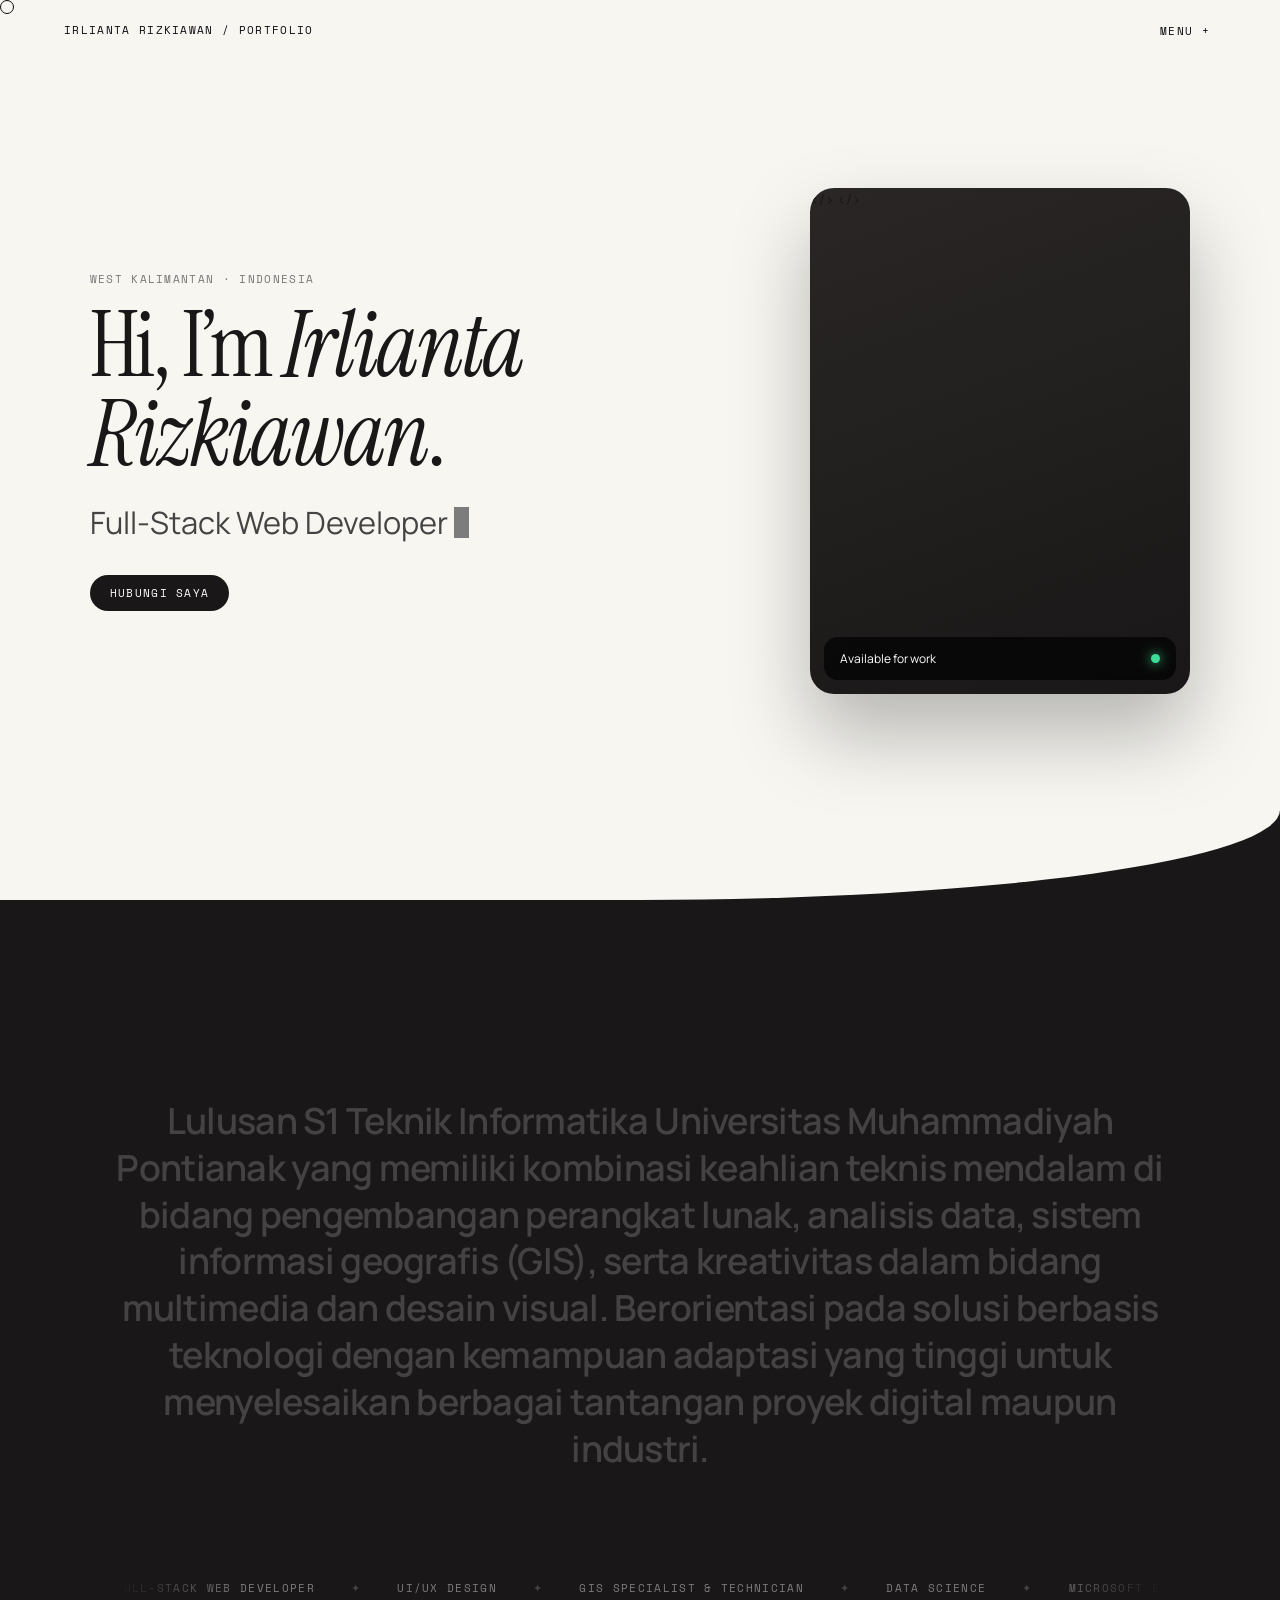
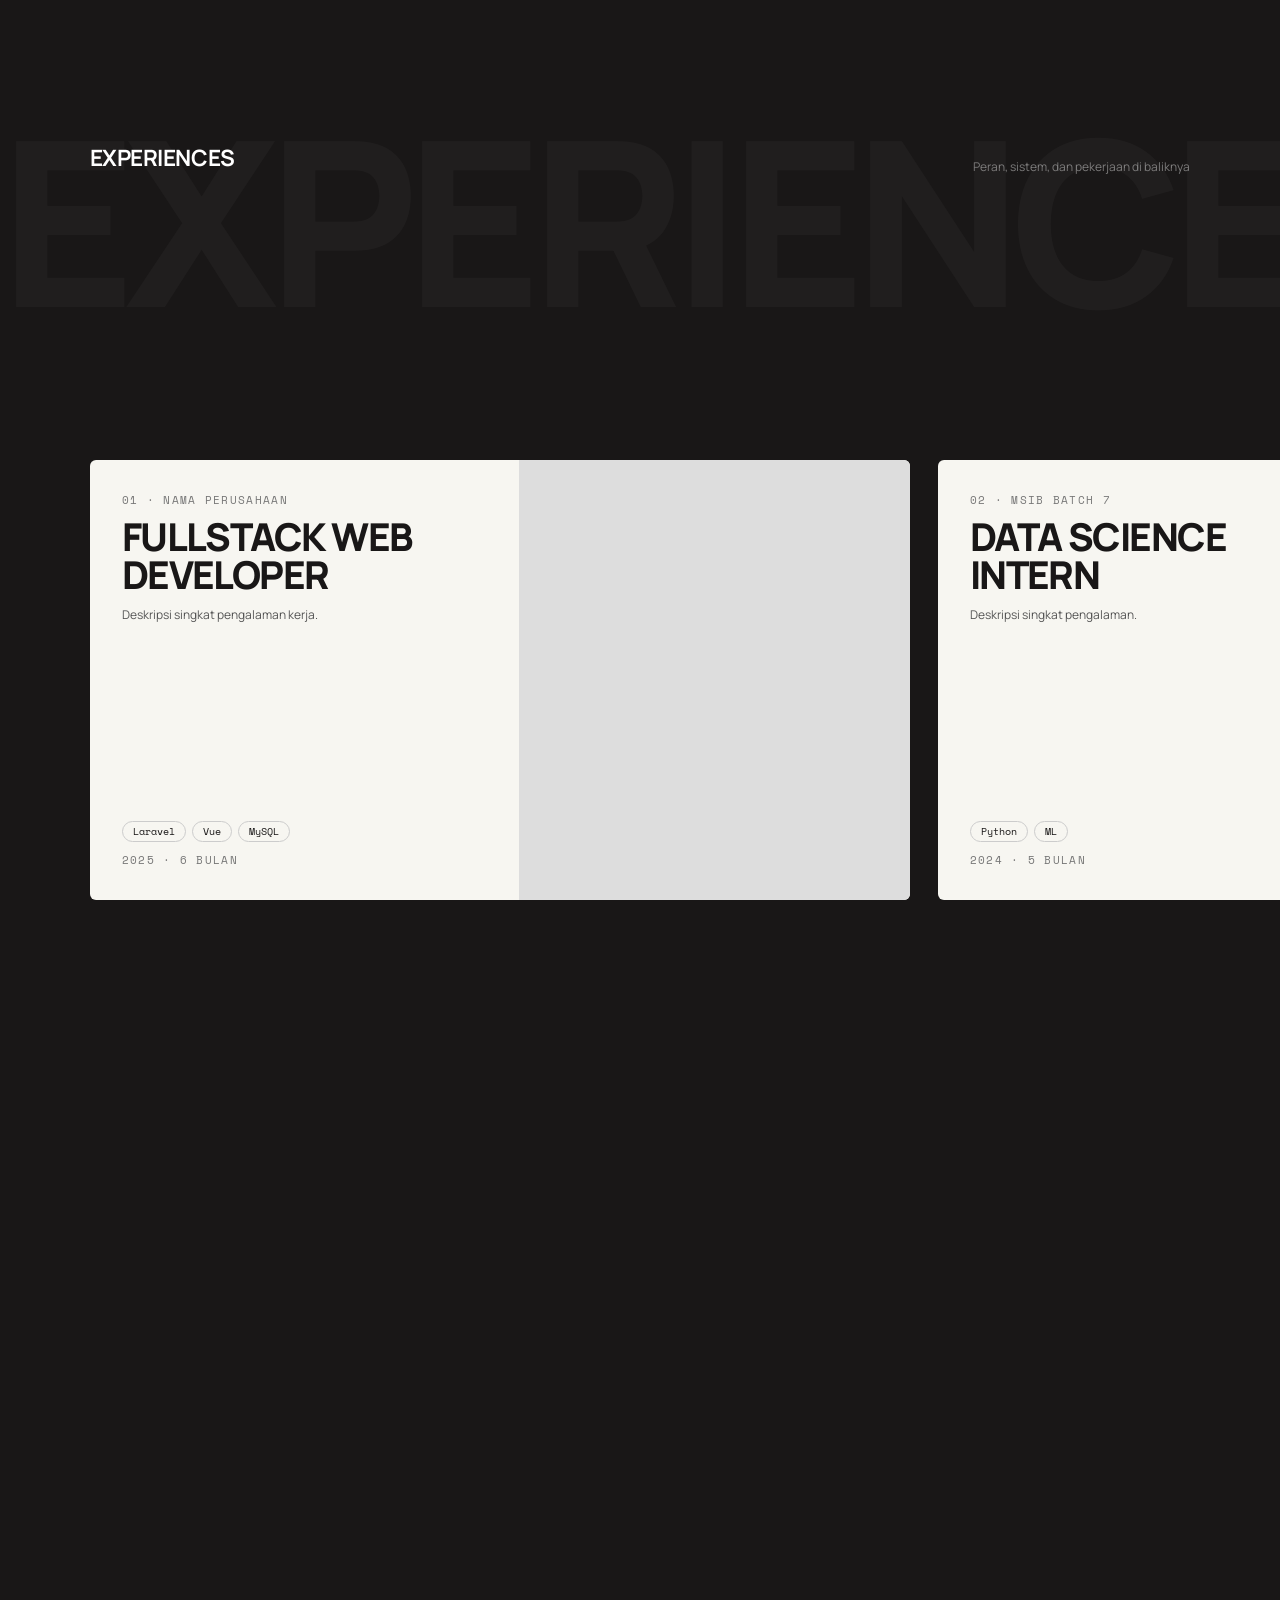
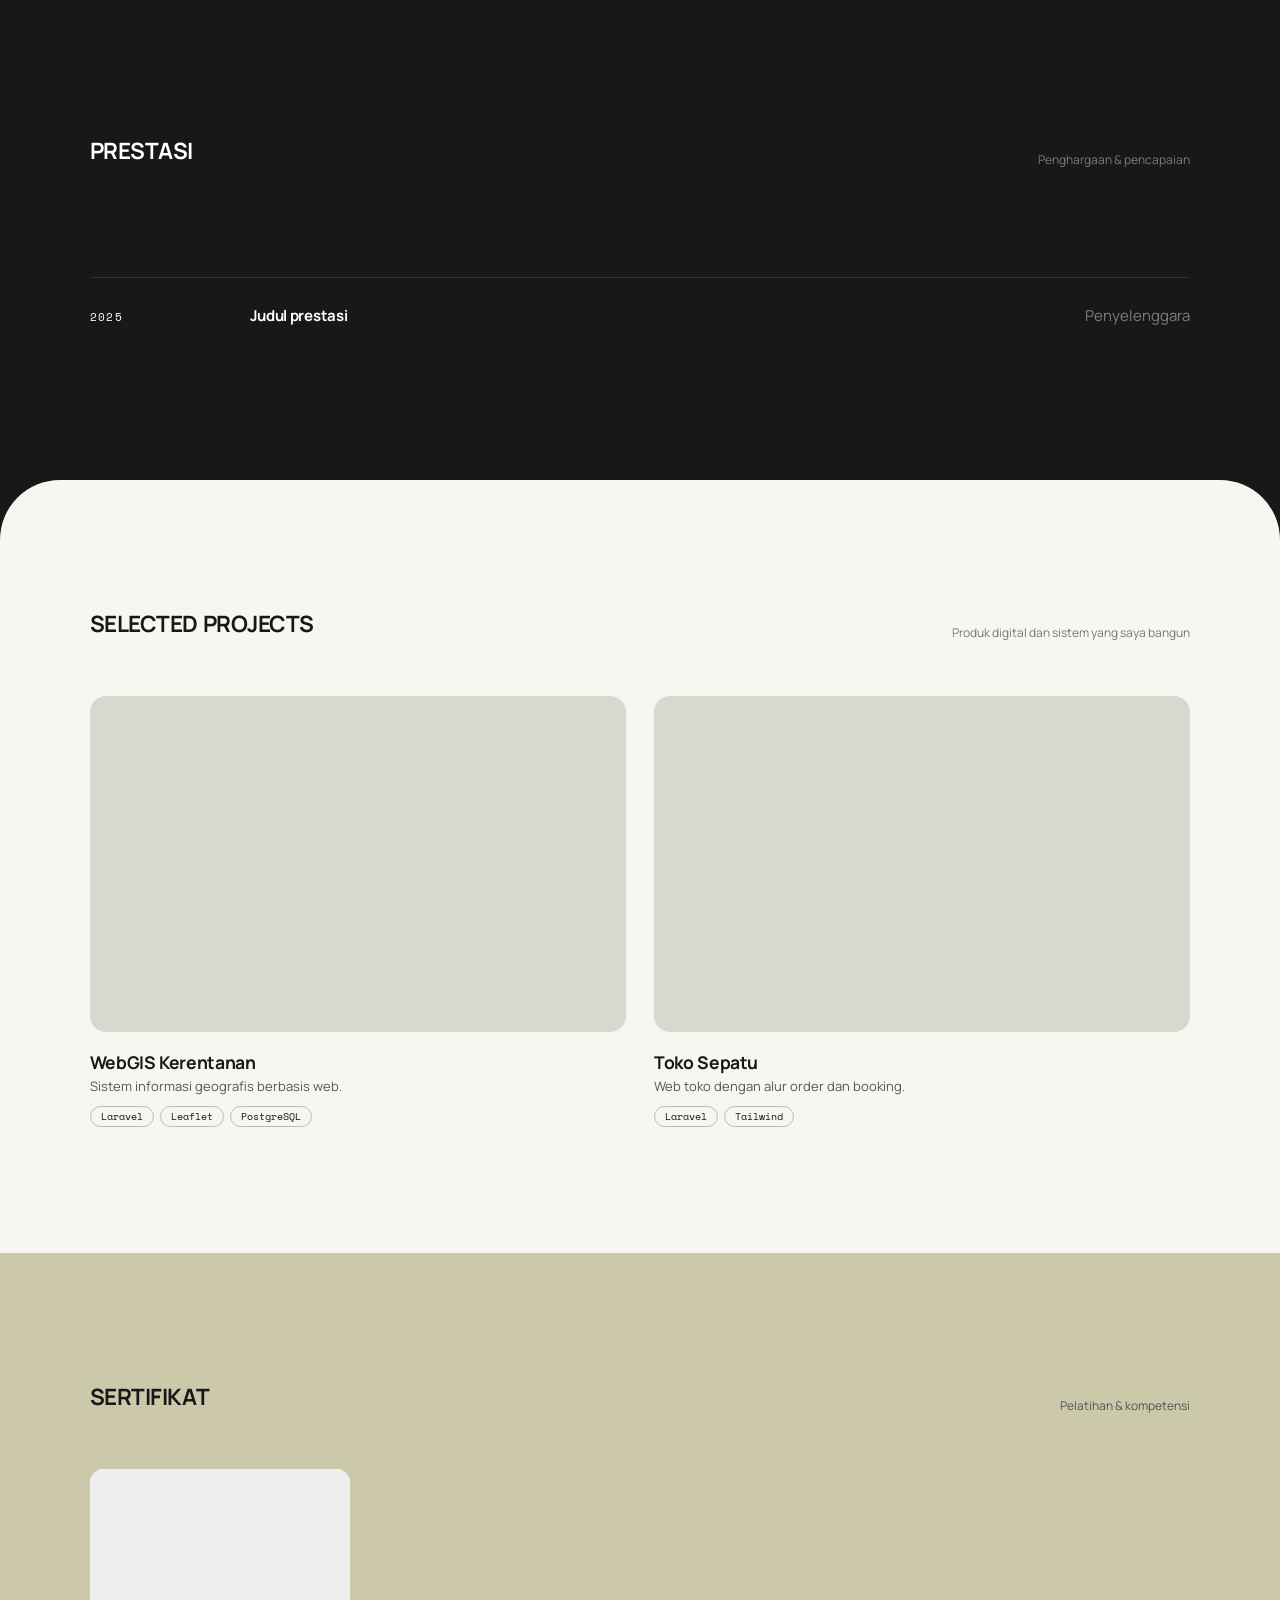
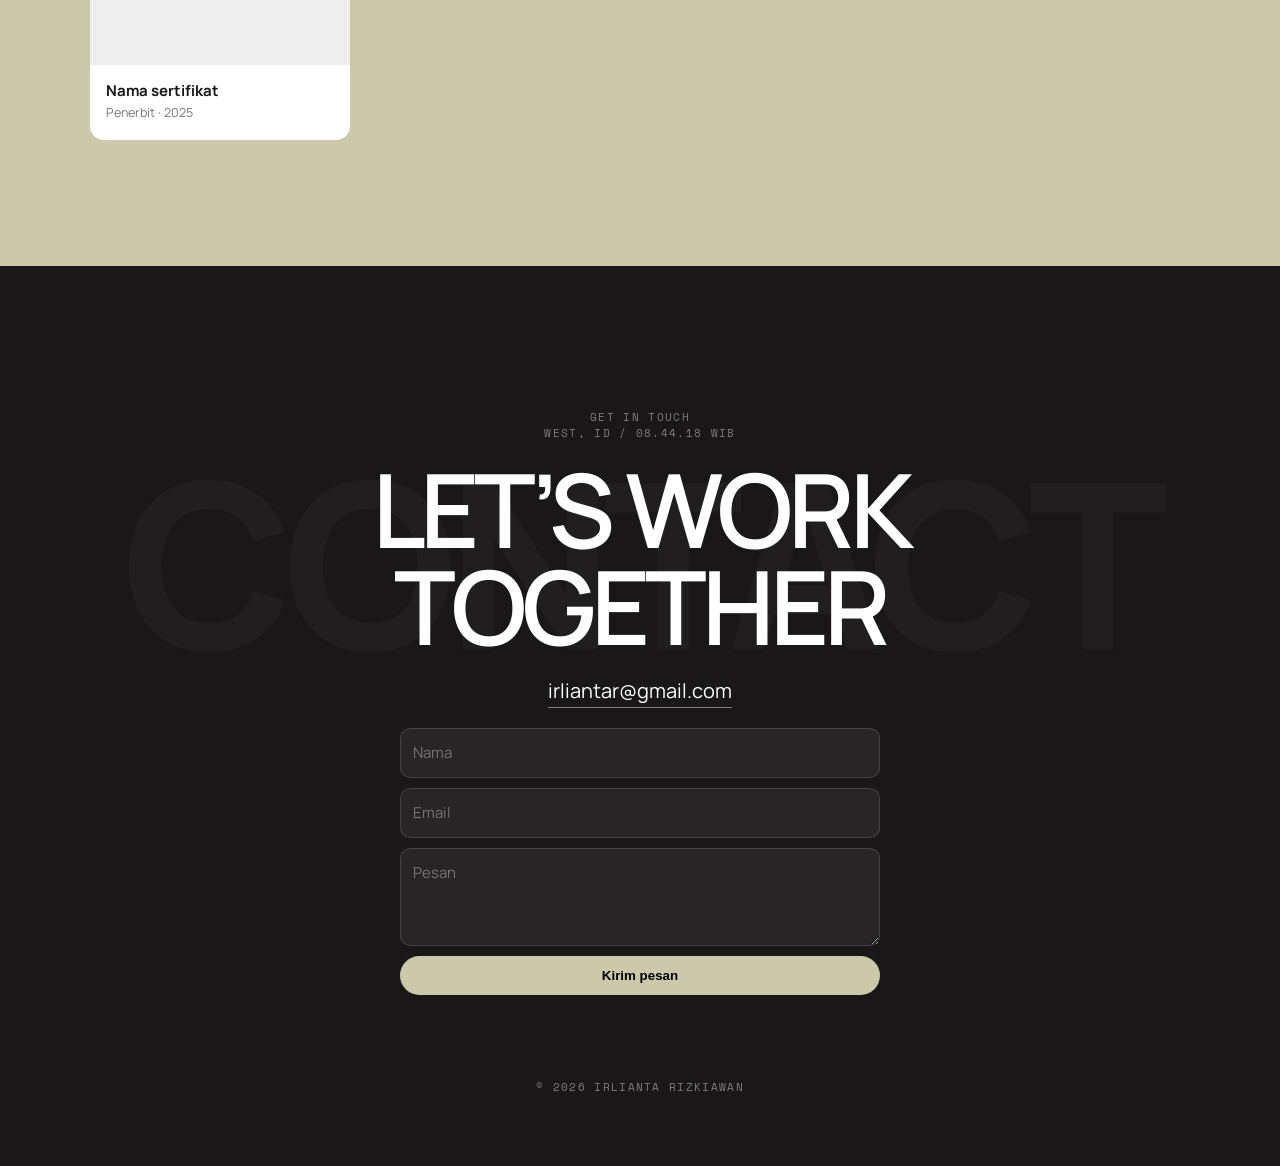
==== commit 43f359fc: "Update image handling in index.html" ====
--- a/public/index.html
+++ b/public/index.html
@@ -37,7 +37,14 @@
         <a class="btn mono rv" href="#contact">Hubungi saya</a>
       </div>
       <div class="card rv" id="card">
-        <img src="me.jpg" alt="" onerror="this.remove()" />
+        <span class="sym s1">&lt;/&gt;</span>
+        <span class="sym s2">&lt;/&gt;</span>
+        <img
+          class="cut"
+          src="me.png"
+          alt=""
+          onerror="if(!this.dataset.f){this.dataset.f=1;this.classList.remove('cut');this.src='me.jpg'}else this.remove()"
+        />
         <div class="badge">Available for work</div>
       </div>
     </section>
--- a/public/style.css
+++ b/public/style.css
@@ -0,0 +1,595 @@
+:root {
+  --ink: #191717;
+  --mute: #7d7c7c;
+  --sand: #ccc8aa;
+  --w: #fff;
+  --paper: color-mix(in srgb, #ccc8aa 16%, #fff);
+}
+* {
+  box-sizing: border-box;
+  margin: 0;
+}
+html {
+  scroll-behavior: smooth;
+}
+body {
+  background: var(--ink);
+  color: var(--w);
+  font:
+    15px/1.6 Manrope,
+    sans-serif;
+  overflow-x: hidden;
+}
+.mono {
+  font:
+    11px "Space Mono",
+    monospace;
+  letter-spacing: 0.12em;
+  text-transform: uppercase;
+}
+a {
+  color: inherit;
+  text-decoration: none;
+}
+.rv {
+  opacity: 0;
+  transform: translateY(40px);
+  transition: 0.9s cubic-bezier(0.2, 0.7, 0.2, 1);
+}
+.rv.in {
+  opacity: 1;
+  transform: none;
+}
+header {
+  position: fixed;
+  inset: 0 0 auto;
+  display: flex;
+  justify-content: space-between;
+  padding: 22px 5vw;
+  z-index: 50;
+  mix-blend-mode: difference;
+  color: #fff;
+}
+header button {
+  background: none;
+  border: 0;
+  color: inherit;
+  cursor: pointer;
+}
+#menu {
+  position: fixed;
+  inset: 0;
+  z-index: 60;
+  pointer-events: none;
+}
+#menu .bg {
+  position: absolute;
+  inset: 0;
+  background: #0008;
+  opacity: 0;
+  transition: 0.5s;
+}
+#menu nav {
+  position: absolute;
+  right: 0;
+  top: 0;
+  bottom: 0;
+  width: min(520px, 100%);
+  background: var(--ink);
+  padding: 14vh 48px;
+  transform: translateX(100%);
+  transition: 0.7s cubic-bezier(0.7, 0, 0.2, 1);
+}
+#menu.open {
+  pointer-events: auto;
+}
+#menu.open .bg {
+  opacity: 1;
+}
+#menu.open nav {
+  transform: none;
+}
+#menu nav a {
+  display: block;
+  font: 600 clamp(34px, 6vw, 56px)/1.15 Manrope;
+  letter-spacing: -0.03em;
+  color: var(--w);
+  transition: 0.3s;
+}
+#menu nav:hover a {
+  color: var(--mute);
+}
+#menu nav a:hover {
+  color: var(--sand);
+  padding-left: 14px;
+}
+.close {
+  position: absolute;
+  top: 22px;
+  right: 28px;
+  background: var(--w);
+  color: var(--ink);
+  border: 0;
+  border-radius: 99px;
+  padding: 8px 18px;
+  cursor: pointer;
+}
+section {
+  position: relative;
+}
+.wrap {
+  padding: 0 7vw;
+}
+#home {
+  background: var(--paper);
+  color: var(--ink);
+  min-height: 100vh;
+  display: grid;
+  grid-template-columns: 1.2fr 1fr;
+  align-items: center;
+  gap: 4vw;
+  padding: 12vh 7vw 14vh;
+  border-radius: 0 0 50% 50%/0 0 90px;
+  position: relative;
+  z-index: 2;
+}
+#home h1 {
+  font:
+    400 clamp(48px, 7vw, 96px)/1 "Instrument Serif",
+    serif;
+  letter-spacing: -0.03em;
+}
+#home h1 i {
+  font-style: italic;
+}
+#home .role {
+  font-size: clamp(20px, 2.4vw, 32px);
+  margin: 18px 0 28px;
+  color: #444;
+  min-height: 1.4em;
+}
+#home .role::after {
+  content: "";
+  display: inline-block;
+  width: 0.5em;
+  height: 1em;
+  background: var(--mute);
+  margin-left: 6px;
+  vertical-align: -0.12em;
+  animation: bl 1s steps(2) infinite;
+}
+@keyframes bl {
+  50% {
+    opacity: 0;
+  }
+}
+.btn {
+  display: inline-block;
+  background: var(--ink);
+  color: var(--w);
+  padding: 10px 20px;
+  border-radius: 99px;
+  transition: 0.3s;
+}
+.btn:hover {
+  transform: translateY(-3px);
+  background: var(--mute);
+}
+.card {
+  justify-self: end;
+  width: min(380px, 100%);
+  aspect-ratio: 3/4;
+  border-radius: 24px;
+  background: linear-gradient(160deg, #2a2626, var(--ink));
+  position: relative;
+  overflow: hidden;
+  box-shadow: 0 40px 80px #0004;
+  transition: transform 0.2s;
+  transform-style: preserve-3d;
+}
+.card img {
+  width: 100%;
+  height: 100%;
+  object-fit: cover;
+  filter: grayscale(1);
+  transition: 0.6s;
+}
+.card:hover img {
+  filter: none;
+}
+.badge {
+  position: absolute;
+  left: 14px;
+  right: 14px;
+  bottom: 14px;
+  background: #000a;
+  backdrop-filter: blur(10px);
+  border-radius: 14px;
+  padding: 12px 16px;
+  display: flex;
+  justify-content: space-between;
+  align-items: center;
+  font-size: 12px;
+  color: var(--w);
+}
+.badge::after {
+  content: "";
+  width: 9px;
+  height: 9px;
+  border-radius: 50%;
+  background: #3ddc97;
+  box-shadow: 0 0 12px #3ddc97;
+}
+#about {
+  padding: 14vh 2vw 2vh;
+  text-align: center;
+  margin-top: -90px;
+  padding-top: calc(22vh + 90px);
+}
+#about p {
+  font: 600 clamp(24px, 3.6vw, 36px)/1.3 Manrope;
+  letter-spacing: -0.02em;
+}
+#about p span {
+  color: #ffffff30;
+  transition: color 0.3s;
+}
+#about p span.on {
+  color: var(--w);
+}
+.marq {
+  margin-top: 12vh;
+  overflow: hidden;
+  color: var(--mute);
+  -webkit-mask-image: linear-gradient(90deg, transparent, #000 12%, #000 88%, transparent);
+  mask-image: linear-gradient(90deg, transparent, #000 12%, #000 88%, transparent);
+}
+.marq-track {
+  display: flex;
+  width: max-content;
+  animation: marq 40s linear infinite;
+}
+.marq-track span {
+  flex: none;
+  white-space: nowrap;
+  transition: color 0.3s;
+}
+.marq-track span::after {
+  content: "✦";
+  margin: 0 36px;
+  color: #ffffff30;
+}
+.marq-track span:hover {
+  color: var(--sand);
+}
+.marq:hover .marq-track {
+  animation-play-state: paused;
+}
+@keyframes marq {
+  from {
+    transform: translateX(-50%);
+  }
+  to {
+    transform: translateX(0);
+  }
+}
+@media (prefers-reduced-motion: reduce) {
+  .marq-track {
+    animation: none;
+  }
+}
+.ghost {
+  position: absolute;
+  left: 0;
+  right: 0;
+  top: 10vh;
+  text-align: center;
+  font: 800 clamp(80px, 18vw, 260px)/1 Manrope;
+  letter-spacing: -0.05em;
+  color: #ffffff08;
+  pointer-events: none;
+  white-space: nowrap;
+  overflow: hidden;
+}
+.sh {
+  display: flex;
+  justify-content: space-between;
+  align-items: end;
+  padding: 14vh 7vw 6vh;
+  position: relative;
+}
+.sh h2 {
+  font: 600 clamp(22px, 2.4vw, 32px);
+  letter-spacing: -0.02em;
+}
+.sh p {
+  max-width: 260px;
+  color: var(--mute);
+  text-align: right;
+  font-size: 12px;
+}
+#hs {
+  position: relative;
+}
+#pin {
+  position: sticky;
+  top: 0;
+  height: 100vh;
+  overflow: hidden;
+  display: flex;
+  align-items: center;
+}
+#track {
+  display: flex;
+  gap: 28px;
+  padding: 0 7vw;
+  will-change: transform;
+}
+.xc {
+  flex: none;
+  width: min(820px, 84vw);
+  height: min(440px, 62vh);
+  background: var(--paper);
+  color: var(--ink);
+  border-radius: 6px;
+  display: grid;
+  grid-template-columns: 1.1fr 1fr;
+  overflow: hidden;
+}
+.xc .t {
+  padding: 32px;
+  display: flex;
+  flex-direction: column;
+  gap: 10px;
+}
+.xc h3 {
+  font: 800 clamp(24px, 3vw, 40px)/1 Manrope;
+  letter-spacing: -0.04em;
+  text-transform: uppercase;
+}
+.xc p {
+  font-size: 12px;
+  color: #555;
+}
+.xc .i {
+  background: #ddd center/cover;
+  filter: grayscale(1);
+  transition: 0.6s;
+}
+.xc:hover .i {
+  filter: none;
+  transform: scale(1.05);
+}
+.xc .iw {
+  overflow: hidden;
+}
+.tags {
+  display: flex;
+  flex-wrap: wrap;
+  gap: 6px;
+  margin-top: auto;
+}
+.tags span {
+  border: 1px solid #ccc;
+  border-radius: 99px;
+  padding: 2px 10px;
+  font: 10px "Space Mono";
+}
+.ach {
+  padding: 6vh 7vw 14vh;
+}
+.ar {
+  display: grid;
+  grid-template-columns: 140px 1fr auto;
+  gap: 20px;
+  padding: 26px 0;
+  border-top: 1px solid #ffffff1c;
+  transition: 0.4s;
+  align-items: baseline;
+}
+.ar:hover {
+  padding-left: 24px;
+  color: var(--sand);
+}
+.ar b {
+  font: 600 clamp(18px, 2.2vw, 28px);
+  letter-spacing: -0.02em;
+}
+.ar i {
+  color: var(--mute);
+  font-style: normal;
+}
+#projects {
+  background: var(--paper);
+  color: var(--ink);
+  border-radius: 60px 60px 0 0;
+}
+#projects .sh p {
+  color: #777;
+}
+.grid {
+  display: grid;
+  grid-template-columns: repeat(2, 1fr);
+  gap: 40px 28px;
+  padding: 0 7vw 14vh;
+}
+.pc .im {
+  aspect-ratio: 16/10;
+  border-radius: 16px;
+  background: #d9d8cf center/cover;
+  overflow: hidden;
+  position: relative;
+}
+.pc .im div {
+  position: absolute;
+  inset: 0;
+  background: center/cover;
+  transition: 0.7s;
+}
+.pc:hover .im div {
+  transform: scale(1.08);
+}
+.pc h3 {
+  font: 600 22px;
+  margin-top: 16px;
+  letter-spacing: -0.02em;
+}
+.pc p {
+  color: #555;
+  font-size: 13px;
+}
+.pc .tags span {
+  border-color: #bbb;
+}
+.pc .tags {
+  margin-top: 10px;
+}
+#certificates {
+  background: var(--sand);
+  color: var(--ink);
+}
+#certificates .sh p {
+  color: #555;
+}
+.cg {
+  display: grid;
+  grid-template-columns: repeat(auto-fill, minmax(260px, 1fr));
+  gap: 20px;
+  padding: 0 7vw 14vh;
+}
+.cc {
+  background: var(--w);
+  border-radius: 14px;
+  overflow: hidden;
+  transition: 0.4s;
+}
+.cc:hover {
+  transform: translateY(-8px) rotate(-1deg);
+  box-shadow: 0 24px 50px #0003;
+}
+.cc .im {
+  aspect-ratio: 4/3;
+  background: #eee center/cover;
+}
+.cc div.t {
+  padding: 16px;
+}
+.cc b {
+  display: block;
+  line-height: 1.3;
+}
+.cc small {
+  color: #777;
+}
+#contact {
+  min-height: 100vh;
+  display: flex;
+  flex-direction: column;
+  align-items: center;
+  justify-content: center;
+  text-align: center;
+  gap: 20px;
+  padding: 14vh 7vw 6vh;
+  overflow: hidden;
+}
+#contact h2 {
+  font: 600 clamp(44px, 8vw, 110px)/0.95 Manrope;
+  letter-spacing: -0.05em;
+}
+.mail {
+  font-size: 20px;
+  border-bottom: 1px solid var(--mute);
+}
+form.c {
+  display: grid;
+  gap: 10px;
+  width: min(480px, 100%);
+}
+form.c input,
+form.c textarea {
+  background: #ffffff10;
+  border: 1px solid #ffffff22;
+  border-radius: 10px;
+  padding: 12px;
+  color: #fff;
+  font: inherit;
+}
+form.c button {
+  background: var(--sand);
+  border: 0;
+  border-radius: 99px;
+  padding: 12px;
+  font-weight: 700;
+  cursor: pointer;
+  transition: 0.3s;
+}
+form.c button:hover {
+  background: var(--w);
+}
+#lb {
+  position: fixed;
+  inset: 0;
+  z-index: 90;
+  background: #000d;
+  display: grid;
+  place-items: center;
+  opacity: 0;
+  pointer-events: none;
+  transition: 0.3s;
+  cursor: zoom-out;
+}
+#lb.on {
+  opacity: 1;
+  pointer-events: auto;
+}
+#lb img {
+  max-width: 92vw;
+  max-height: 88vh;
+  border-radius: 10px;
+}
+.cc[data-img] {
+  cursor: zoom-in;
+}
+.cur {
+  position: fixed;
+  width: 14px;
+  height: 14px;
+  border: 1px solid #fff;
+  border-radius: 50%;
+  pointer-events: none;
+  z-index: 99;
+  mix-blend-mode: difference;
+  transition:
+    width 0.25s,
+    height 0.25s,
+    margin 0.25s;
+}
+.cur.h {
+  width: 56px;
+  height: 56px;
+  margin: -21px 0 0 -21px;
+}
+@media (max-width: 800px) {
+  #home {
+    grid-template-columns: 1fr;
+    border-radius: 0 0 40px 40px;
+  }
+  .card {
+    justify-self: start;
+  }
+  .xc {
+    grid-template-columns: 1fr;
+  }
+  .xc .iw {
+    display: none;
+  }
+  .grid {
+    grid-template-columns: 1fr;
+  }
+  .ar {
+    grid-template-columns: 1fr;
+  }
+  .cur {
+    display: none;
+  }
+}
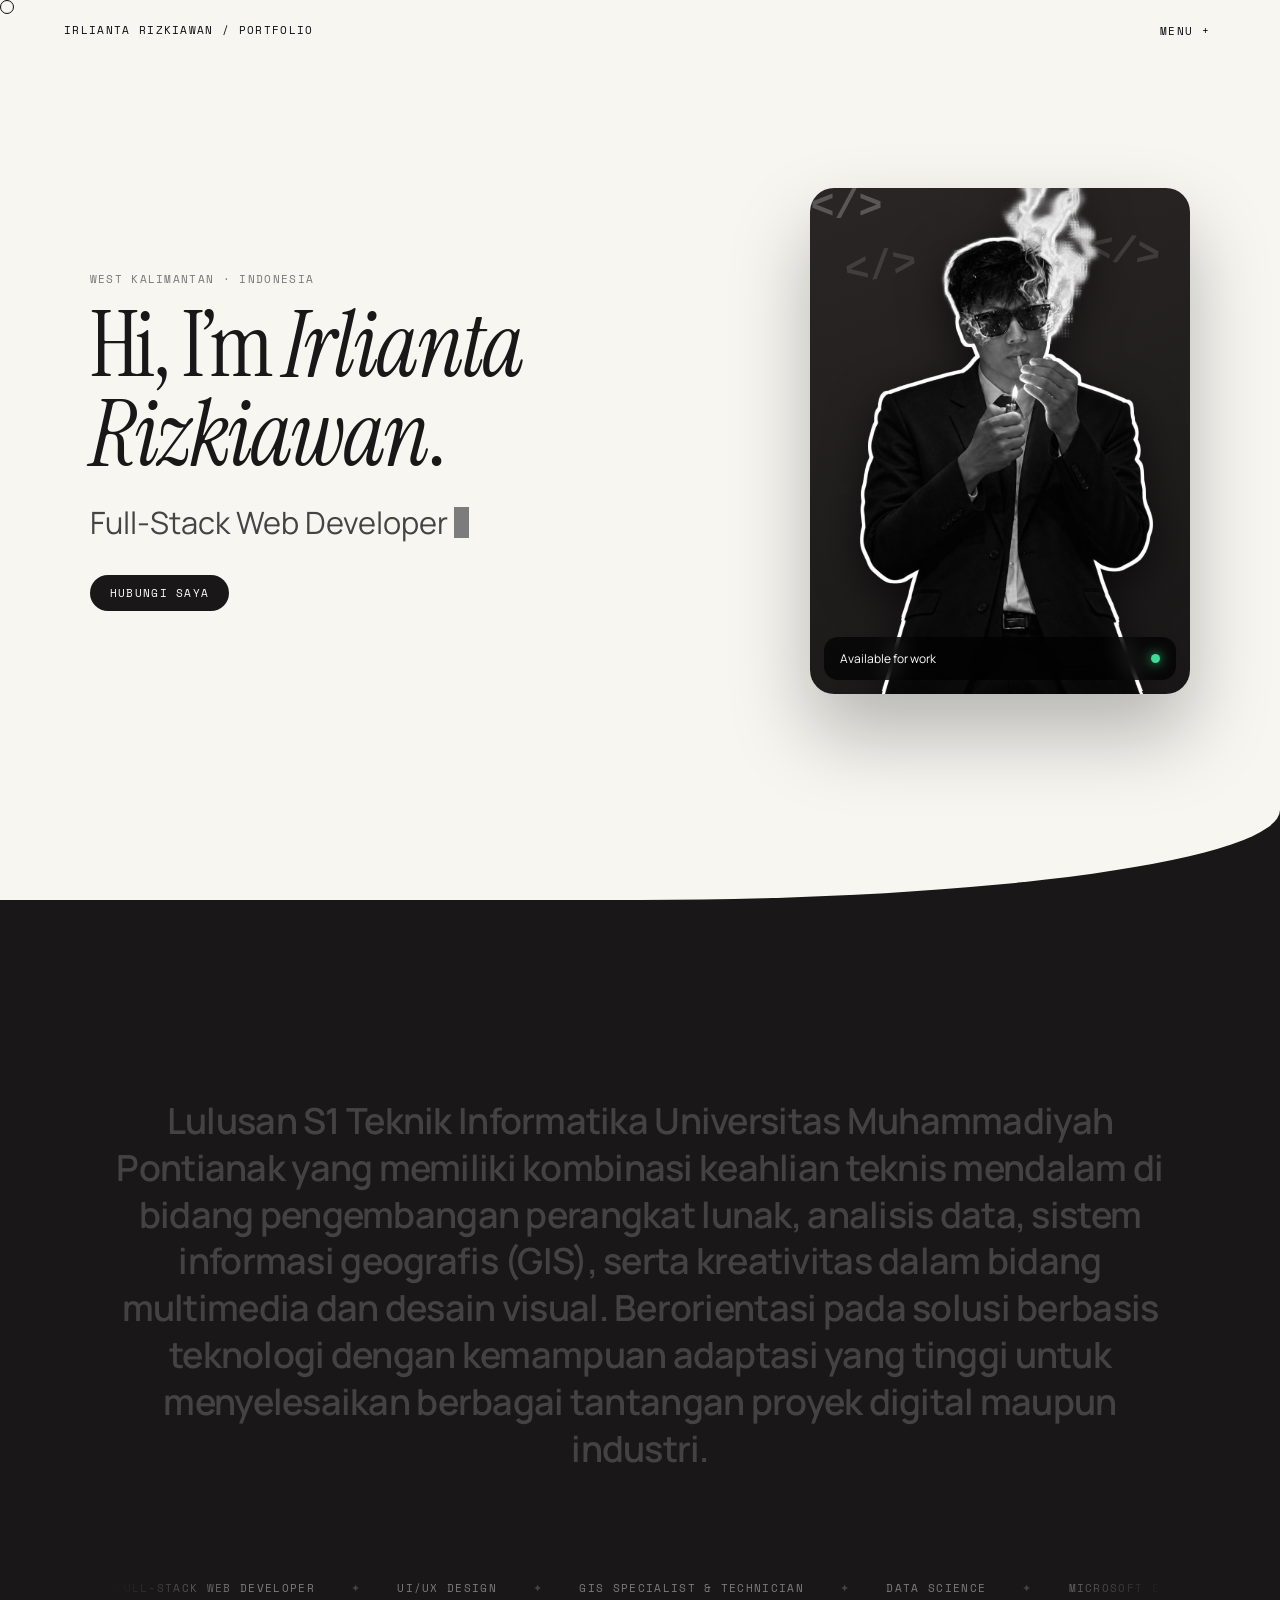
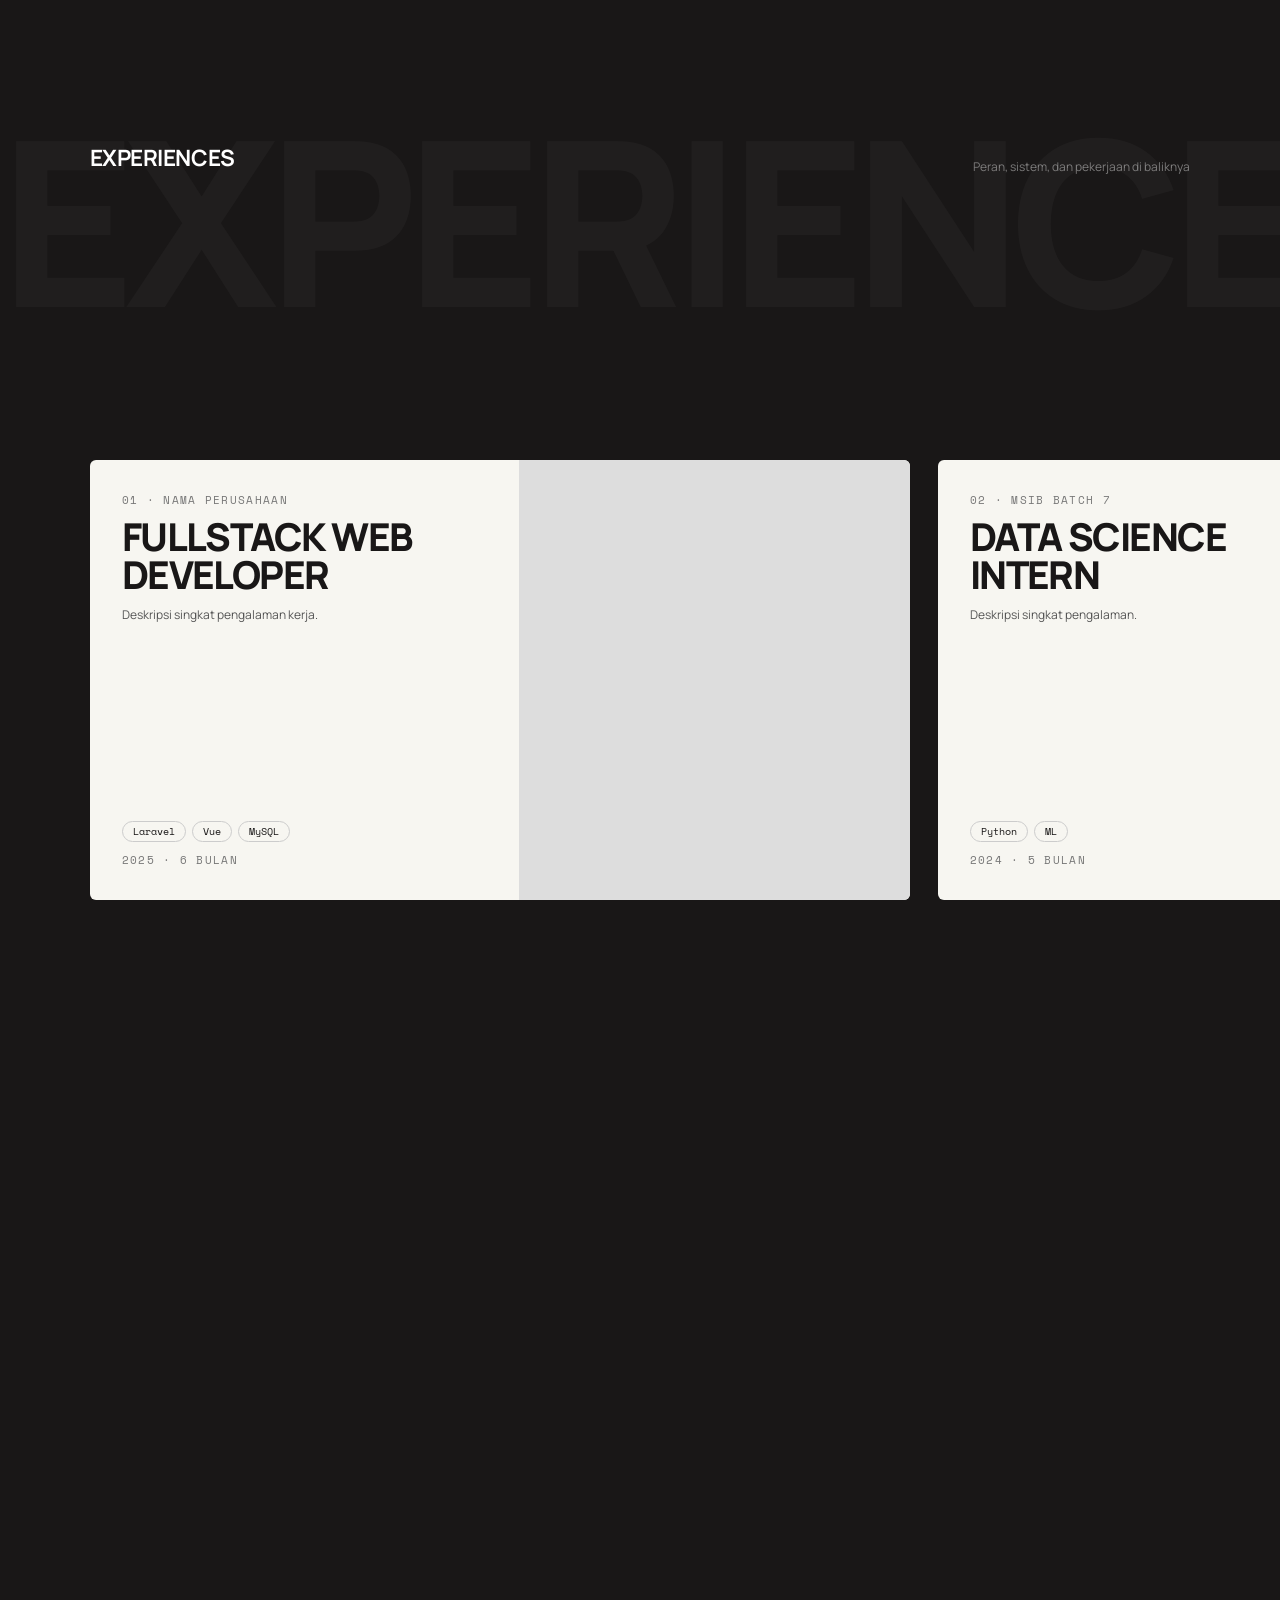
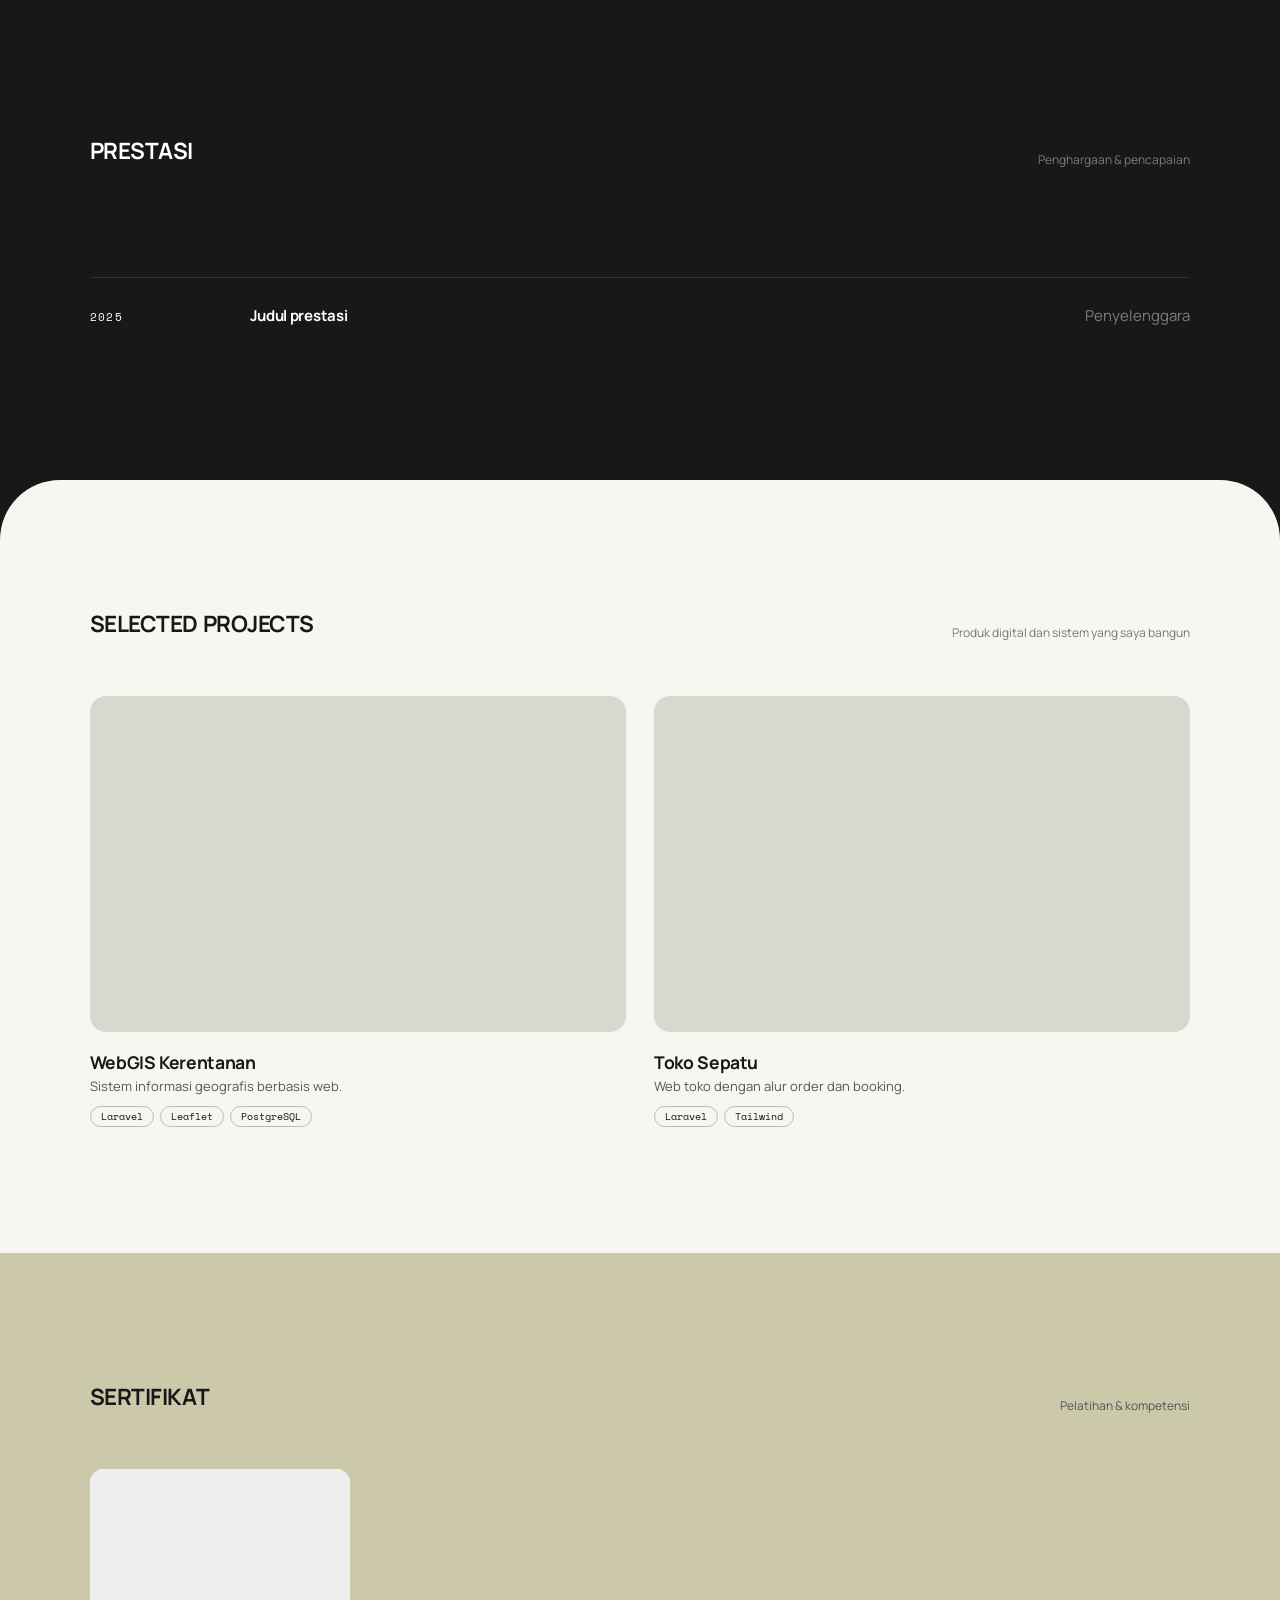
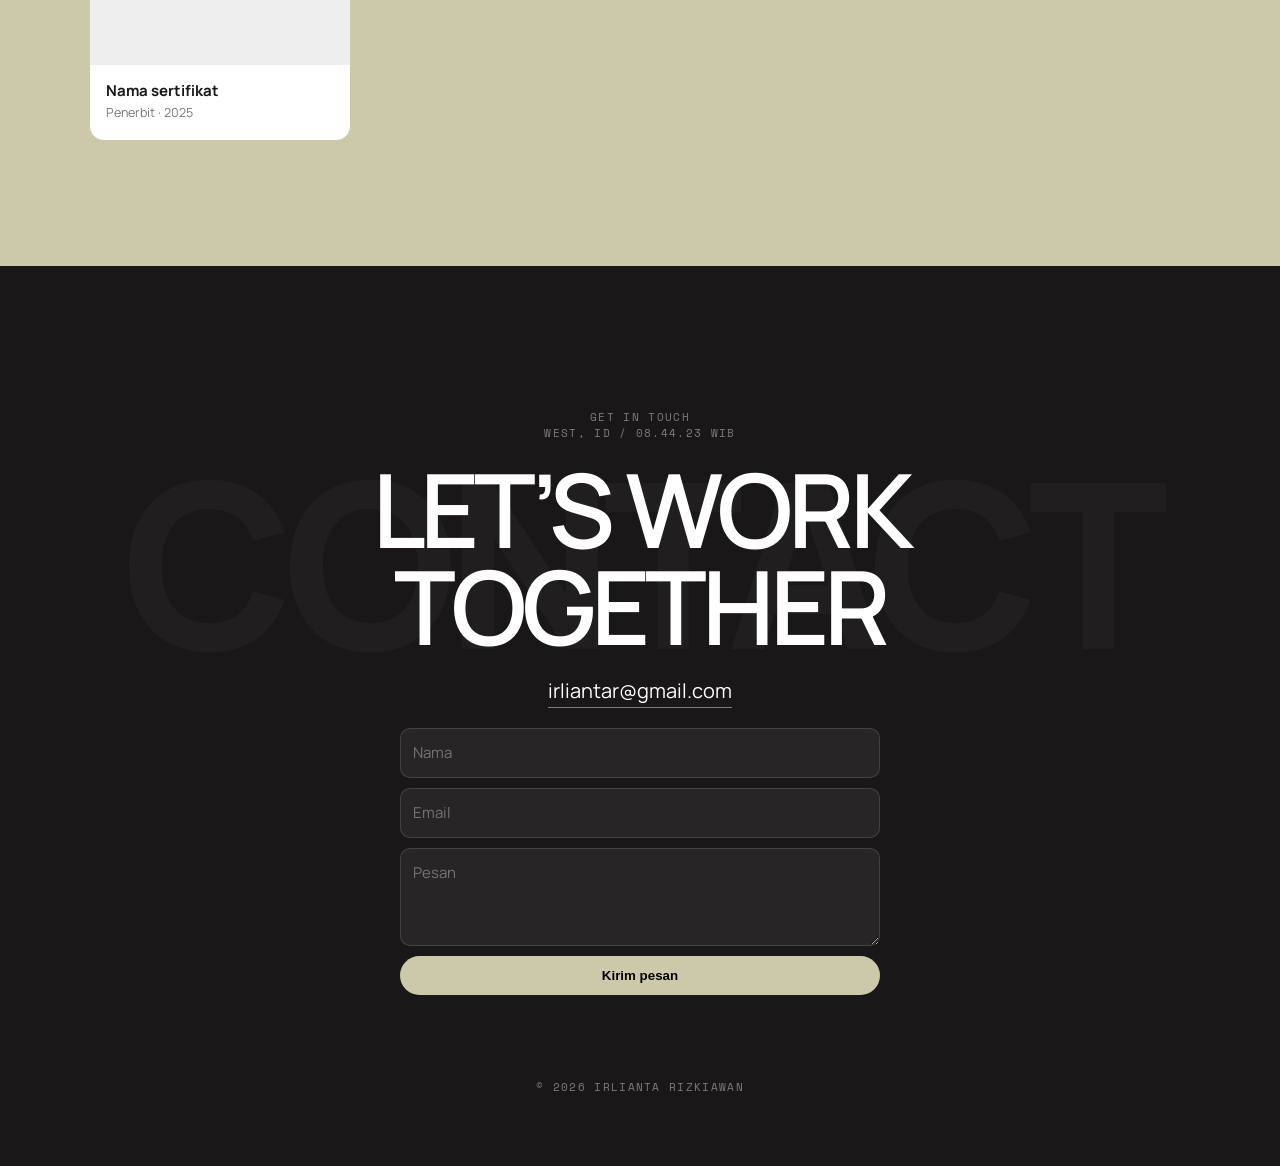
==== commit ed97074d: "Add additional span elements to card in index.html" ====
--- a/public/index.html
+++ b/public/index.html
@@ -39,6 +39,8 @@
       <div class="card rv" id="card">
         <span class="sym s1">&lt;/&gt;</span>
         <span class="sym s2">&lt;/&gt;</span>
+        <span class="sym s3">&lt;/&gt;</span>
+        <span class="sym s4">&lt;/&gt;</span>
         <img
           class="cut"
           src="me.png"
--- a/public/style.css
+++ b/public/style.css
@@ -593,3 +593,51 @@
     display: none;
   }
 }
+
+/* Efek stiker foto di kartu hero */
+.card .sym {
+  position: absolute;
+  z-index: 0;
+  font: 700 40px/1 "Space Mono", monospace;
+  color: #ffffff1f;
+  animation: floaty 5s ease-in-out infinite;
+}
+.card .s1 {
+  top: 12%;
+  left: 9%;
+  transform: rotate(-8deg);
+}
+.card .s2 {
+  top: 9%;
+  right: 8%;
+  transform: rotate(8deg);
+  animation-delay: -2.5s;
+}
+@keyframes floaty {
+  50% {
+    translate: 0 -10px;
+  }
+}
+.card img.cut {
+  position: absolute;
+  z-index: 1;
+  left: 50%;
+  bottom: 0;
+  width: 108%;
+  height: auto;
+  object-fit: contain;
+  translate: -50% 0;
+  filter: grayscale(1) drop-shadow(3px 0 0 #fff) drop-shadow(-3px 0 0 #fff)
+    drop-shadow(0 3px 0 #fff) drop-shadow(0 -3px 0 #fff) drop-shadow(0 14px 22px #0009);
+  transition:
+    filter 0.6s,
+    transform 0.4s;
+}
+.card:hover img.cut {
+  filter: drop-shadow(3px 0 0 #fff) drop-shadow(-3px 0 0 #fff) drop-shadow(0 3px 0 #fff)
+    drop-shadow(0 -3px 0 #fff) drop-shadow(0 14px 22px #0009);
+  transform: translateY(-6px);
+}
+.badge {
+  z-index: 2;
+}
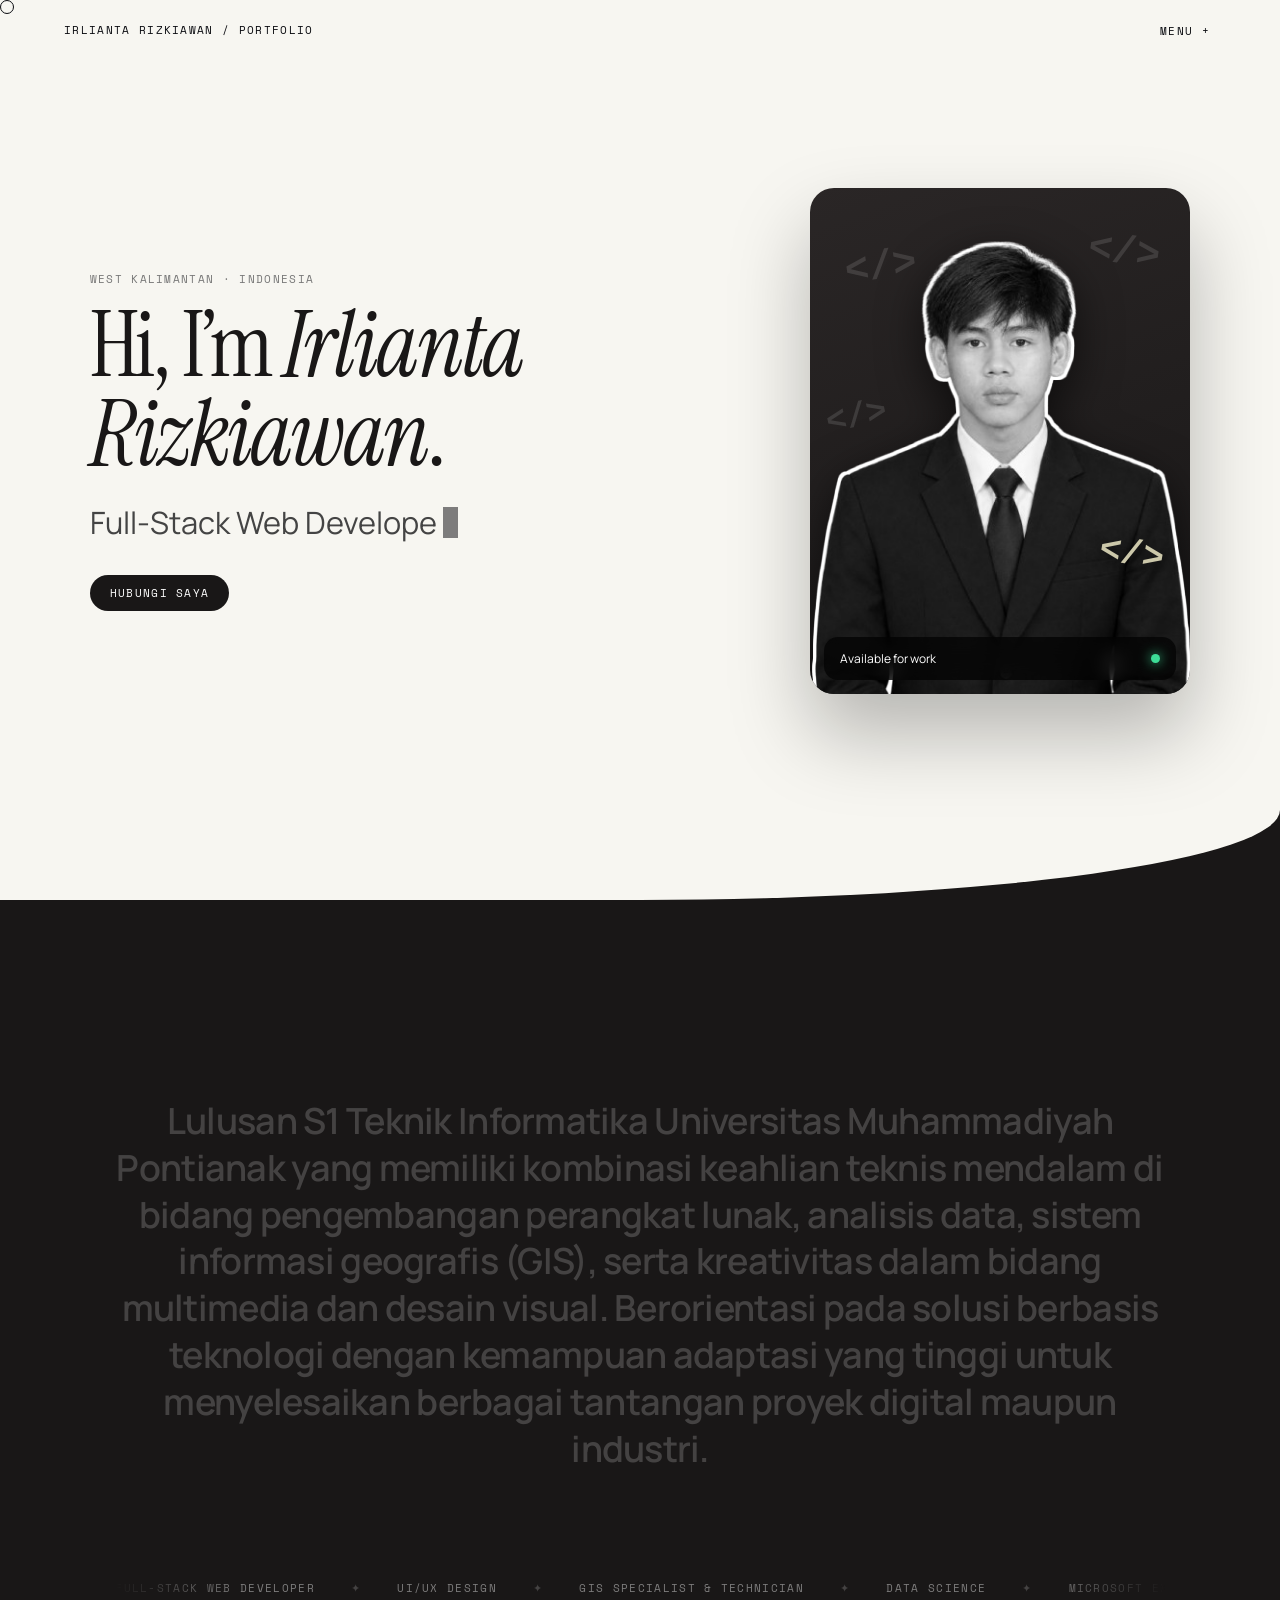
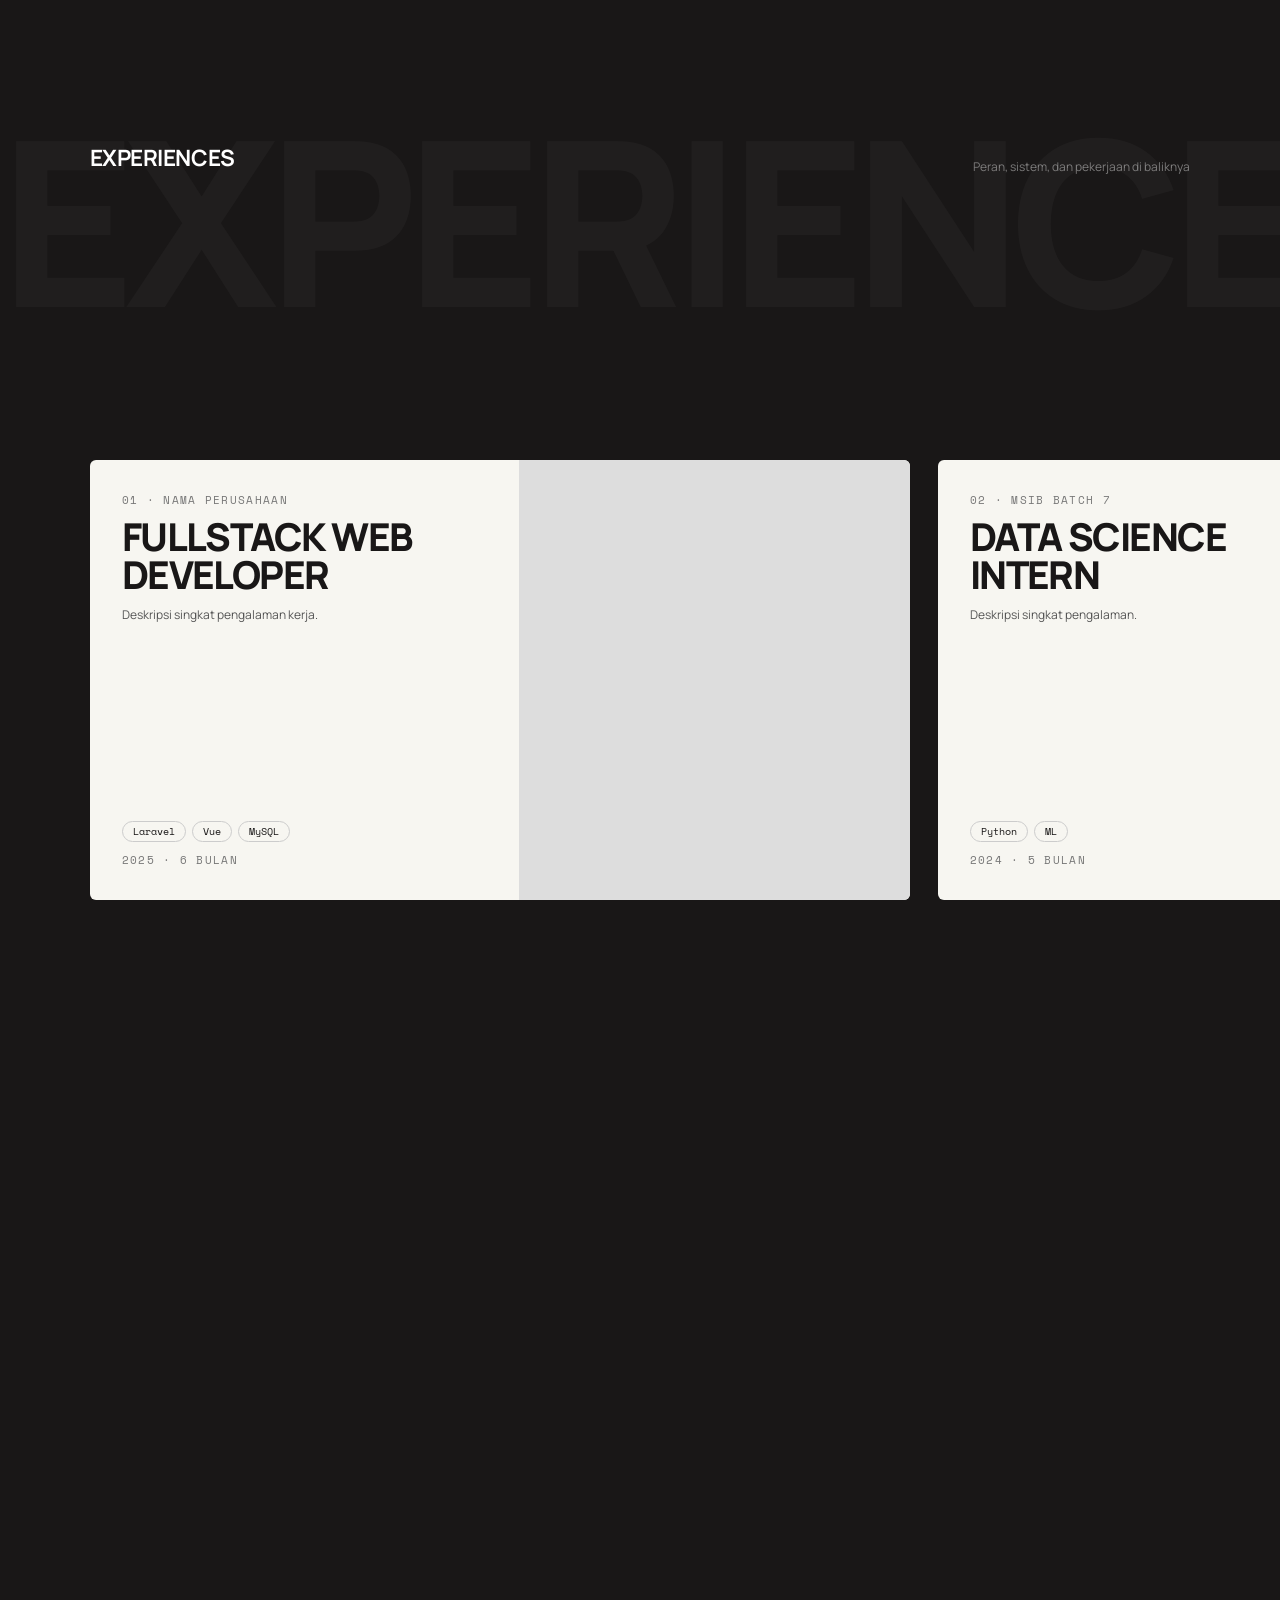
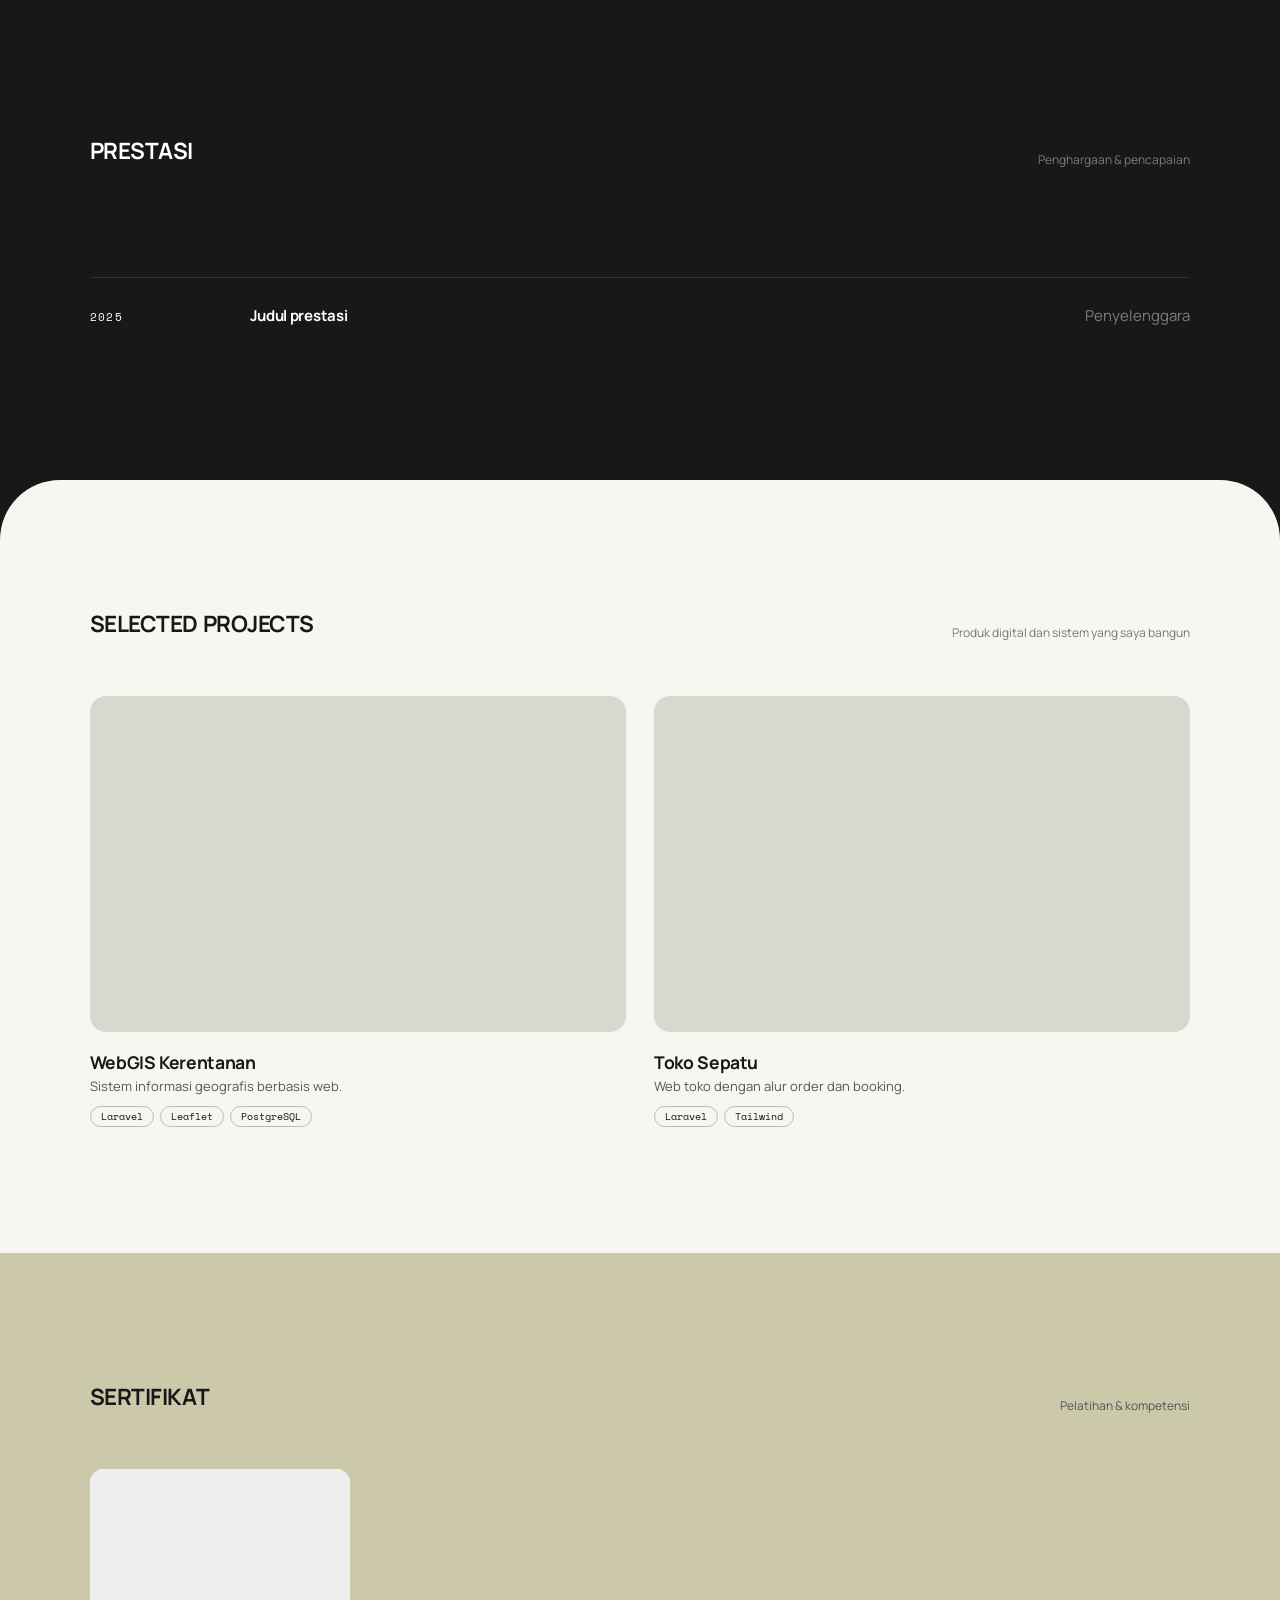
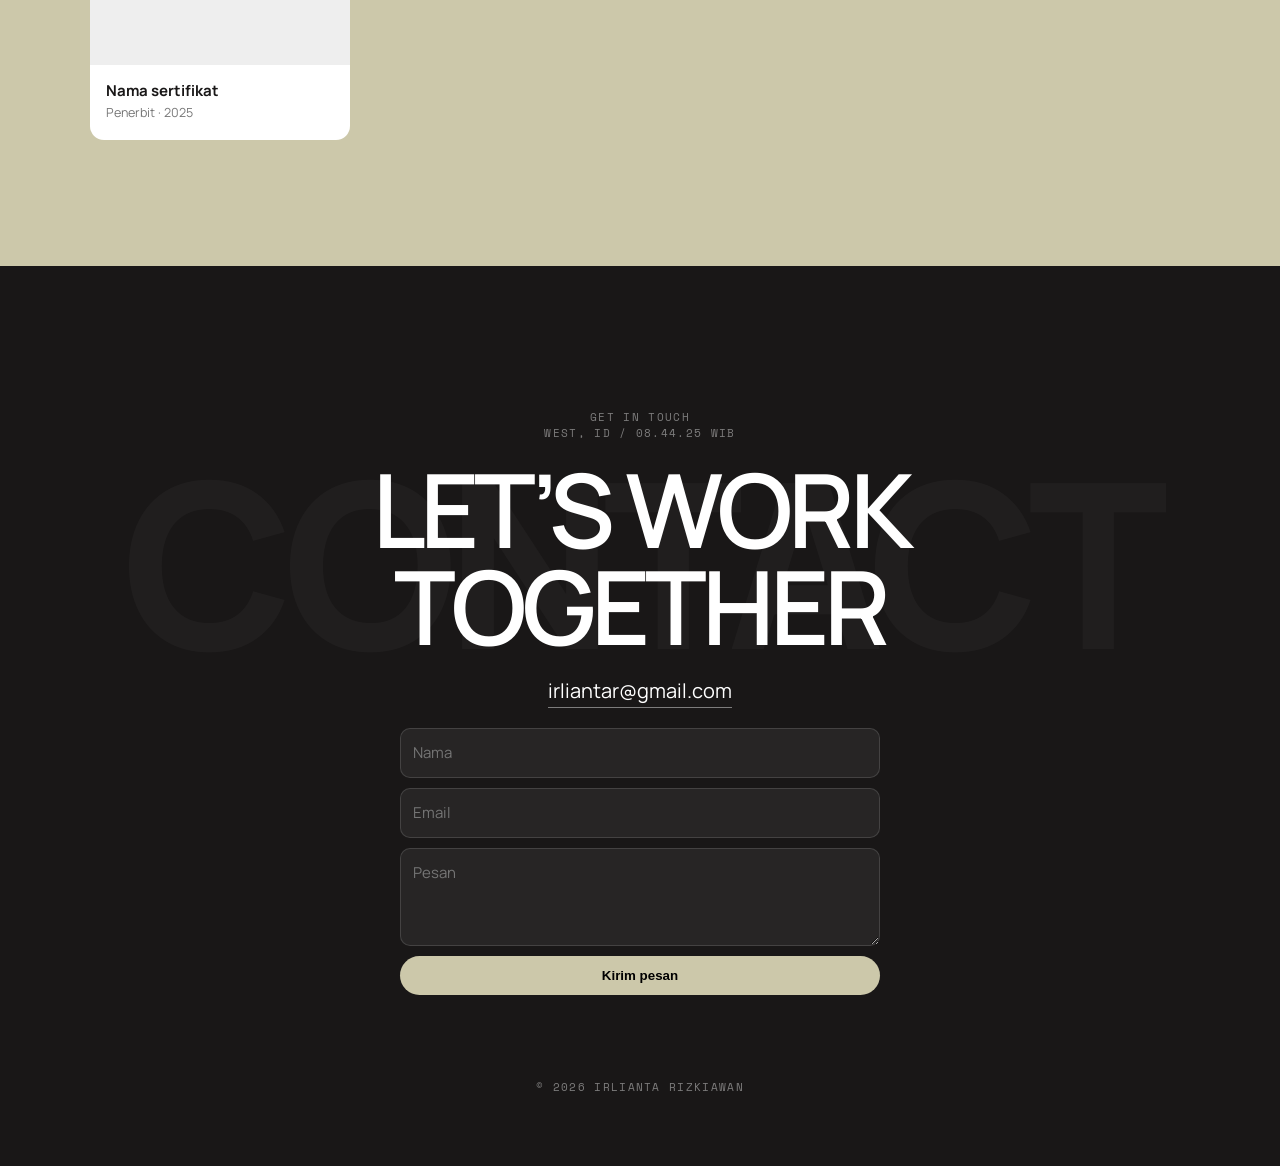
==== commit e51fdef0: "Update index.html" ====
--- a/public/index.html
+++ b/public/index.html
@@ -43,7 +43,7 @@
         <span class="sym s4">&lt;/&gt;</span>
         <img
           class="cut"
-          src="me.png"
+          src="me1.png"
           alt=""
           onerror="if(!this.dataset.f){this.dataset.f=1;this.classList.remove('cut');this.src='me.jpg'}else this.remove()"
         />
--- a/public/style.css
+++ b/public/style.css
@@ -613,6 +613,23 @@
   transform: rotate(8deg);
   animation-delay: -2.5s;
 }
+.card .s3 {
+  top: 42%;
+  left: 4%;
+  font-size: 34px;
+  transform: rotate(-12deg);
+  animation-delay: -1.2s;
+}
+.card .s4 {
+  z-index: 2;
+  bottom: 24%;
+  right: 7%;
+  font-size: 36px;
+  color: #ccc8aa;
+  transform: rotate(10deg);
+  animation-delay: -3.6s;
+  text-shadow: 0 4px 14px #000a;
+}
 @keyframes floaty {
   50% {
     translate: 0 -10px;
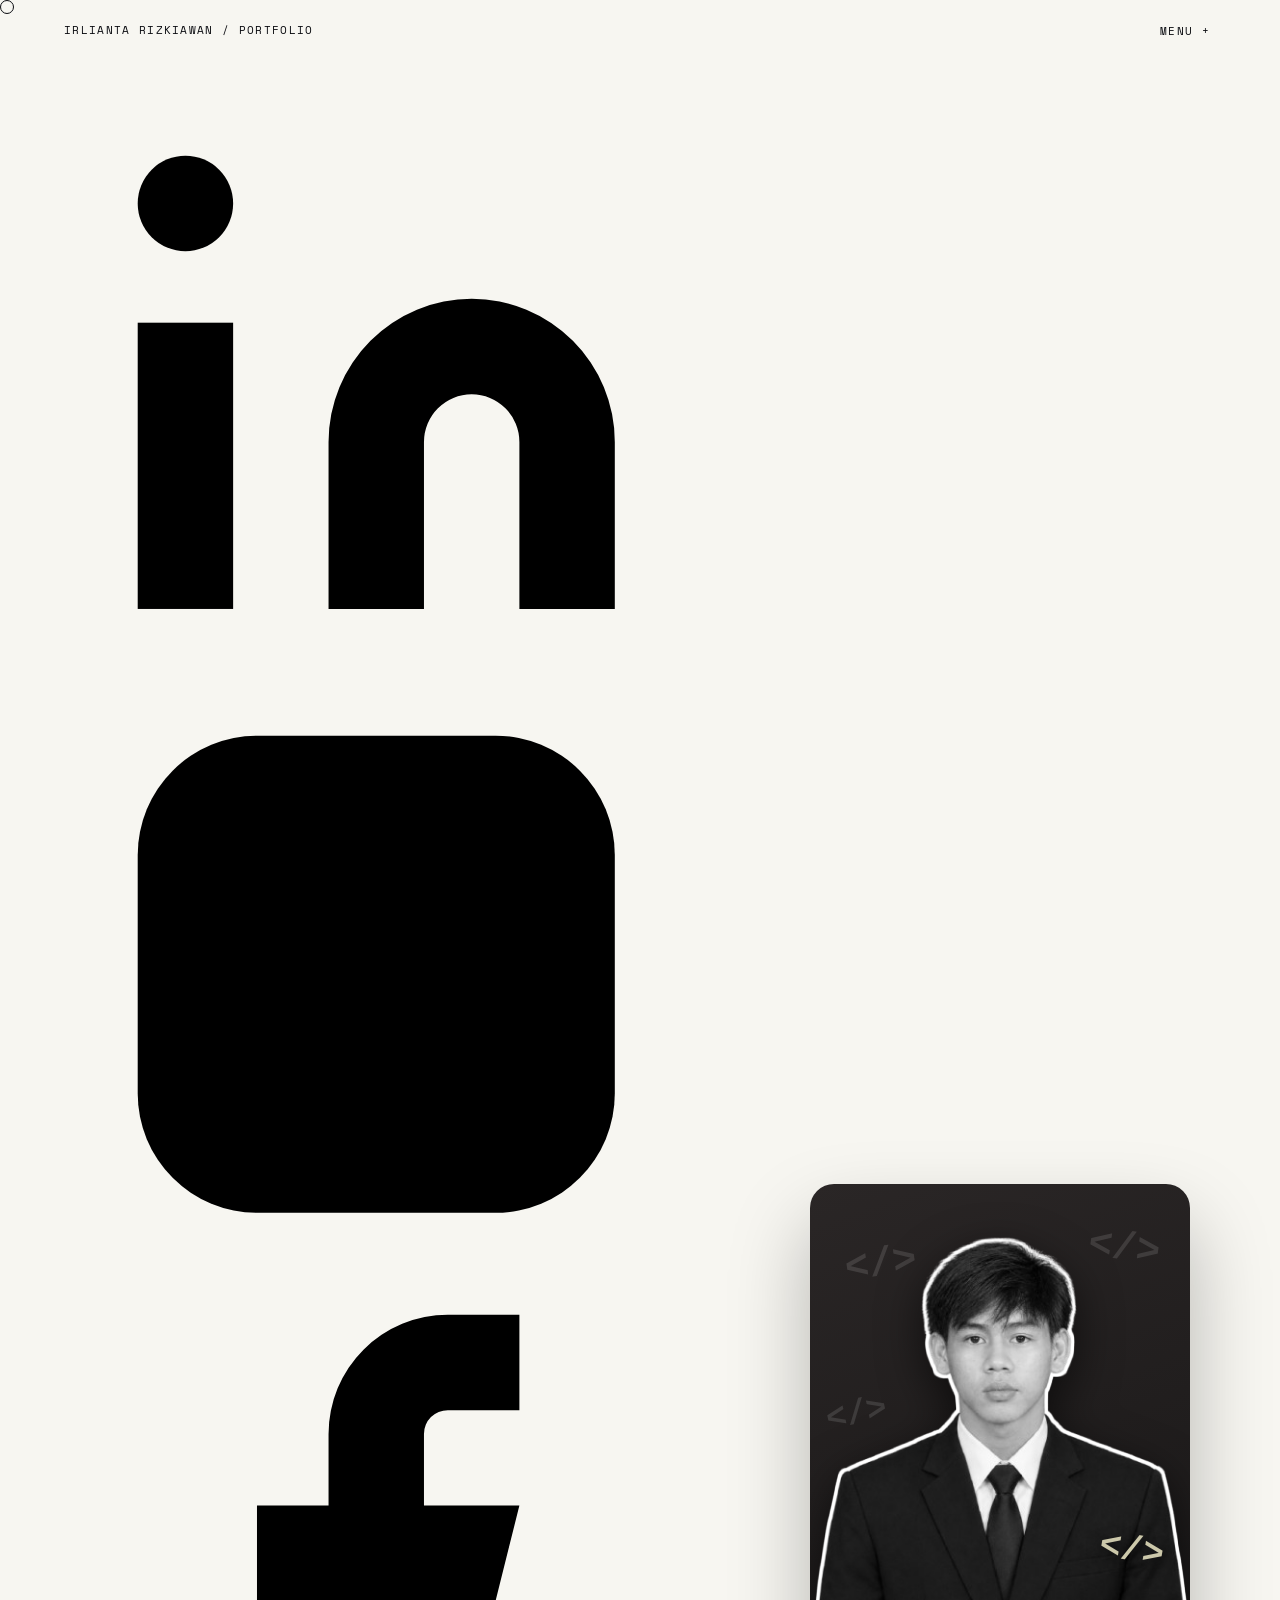
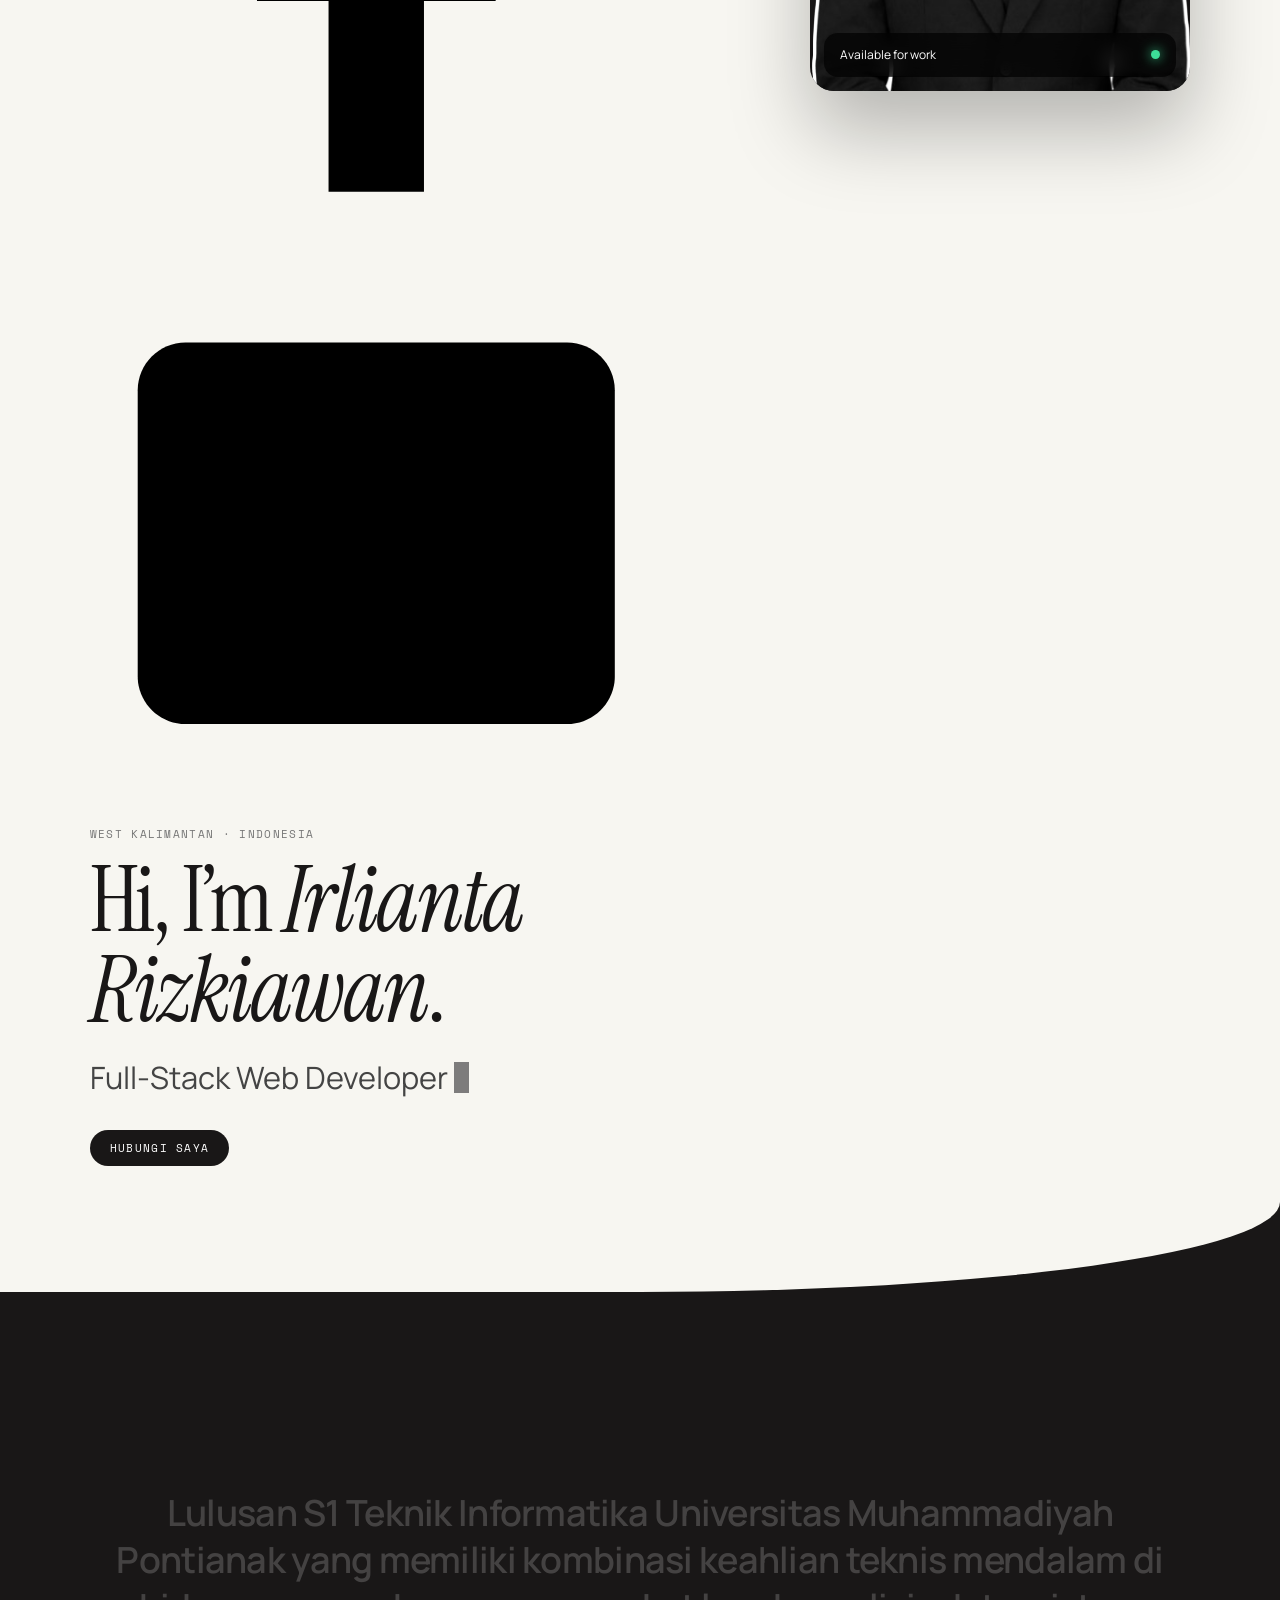
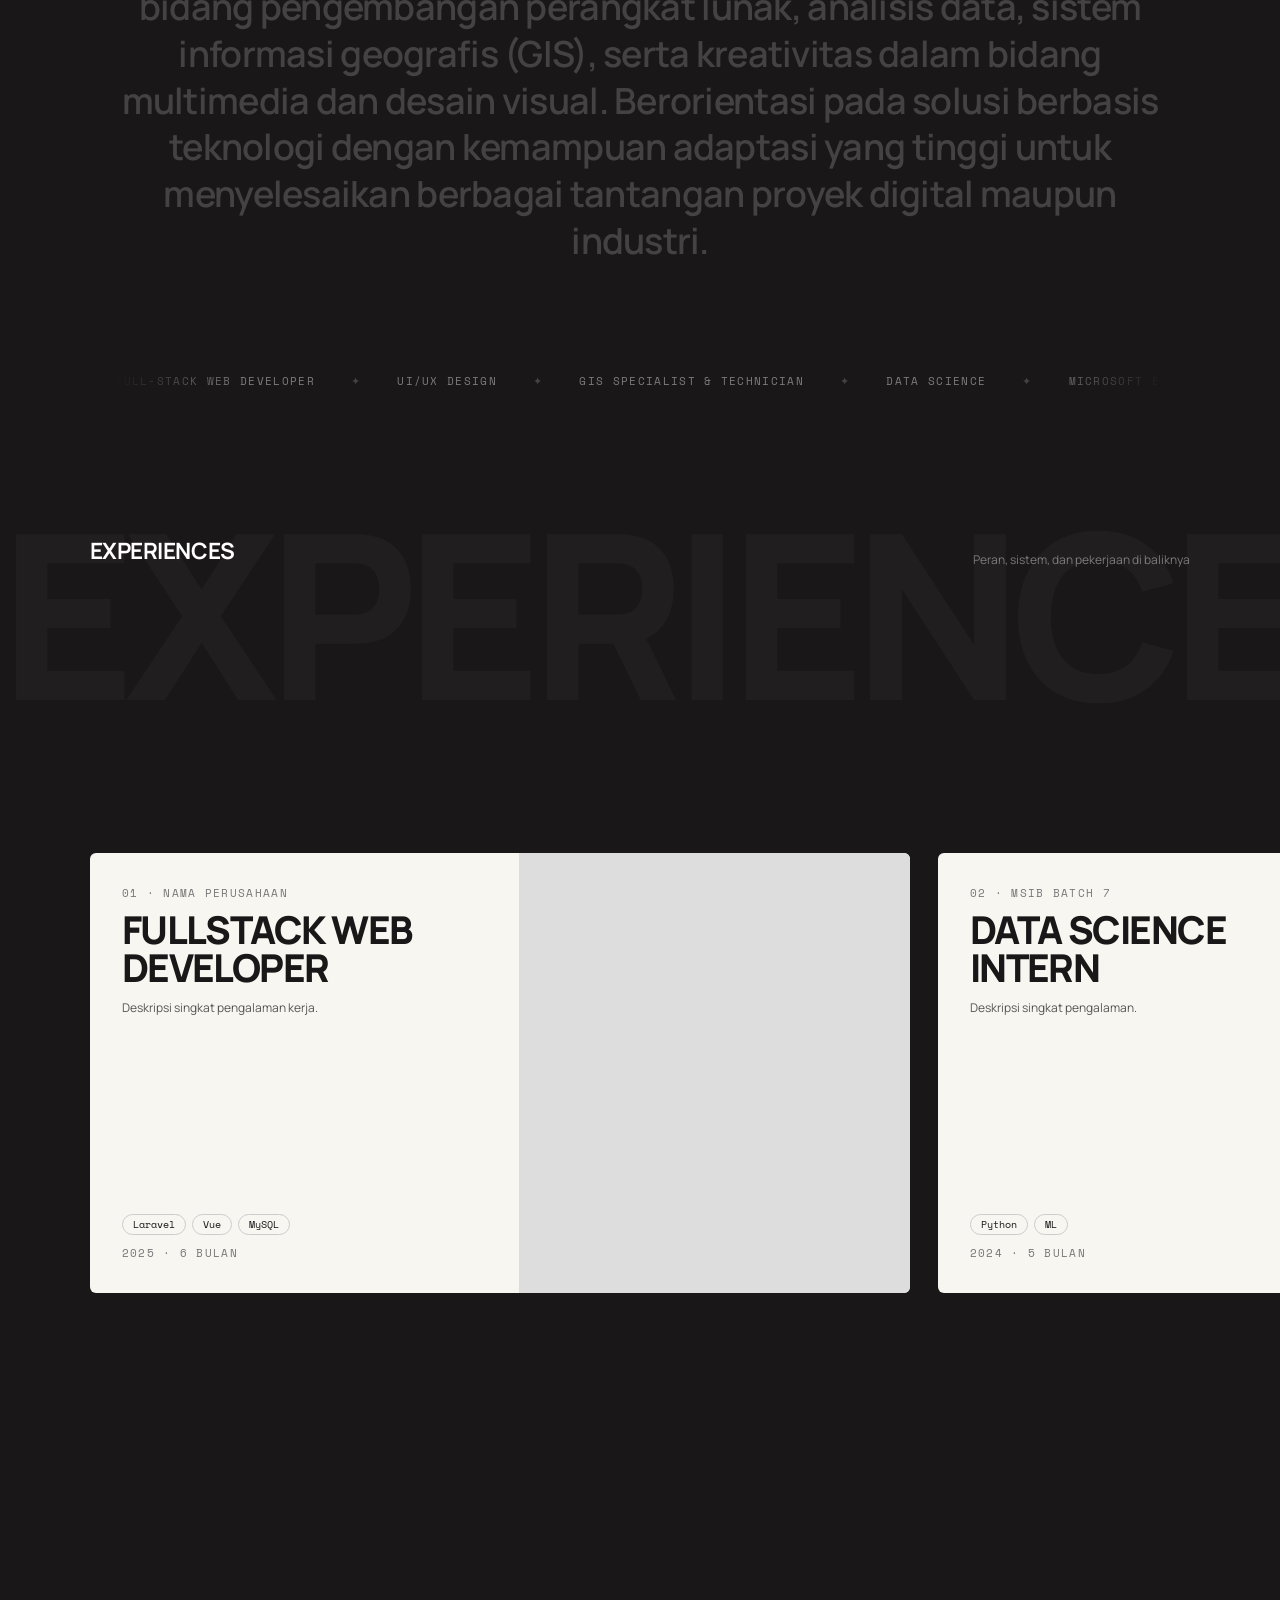
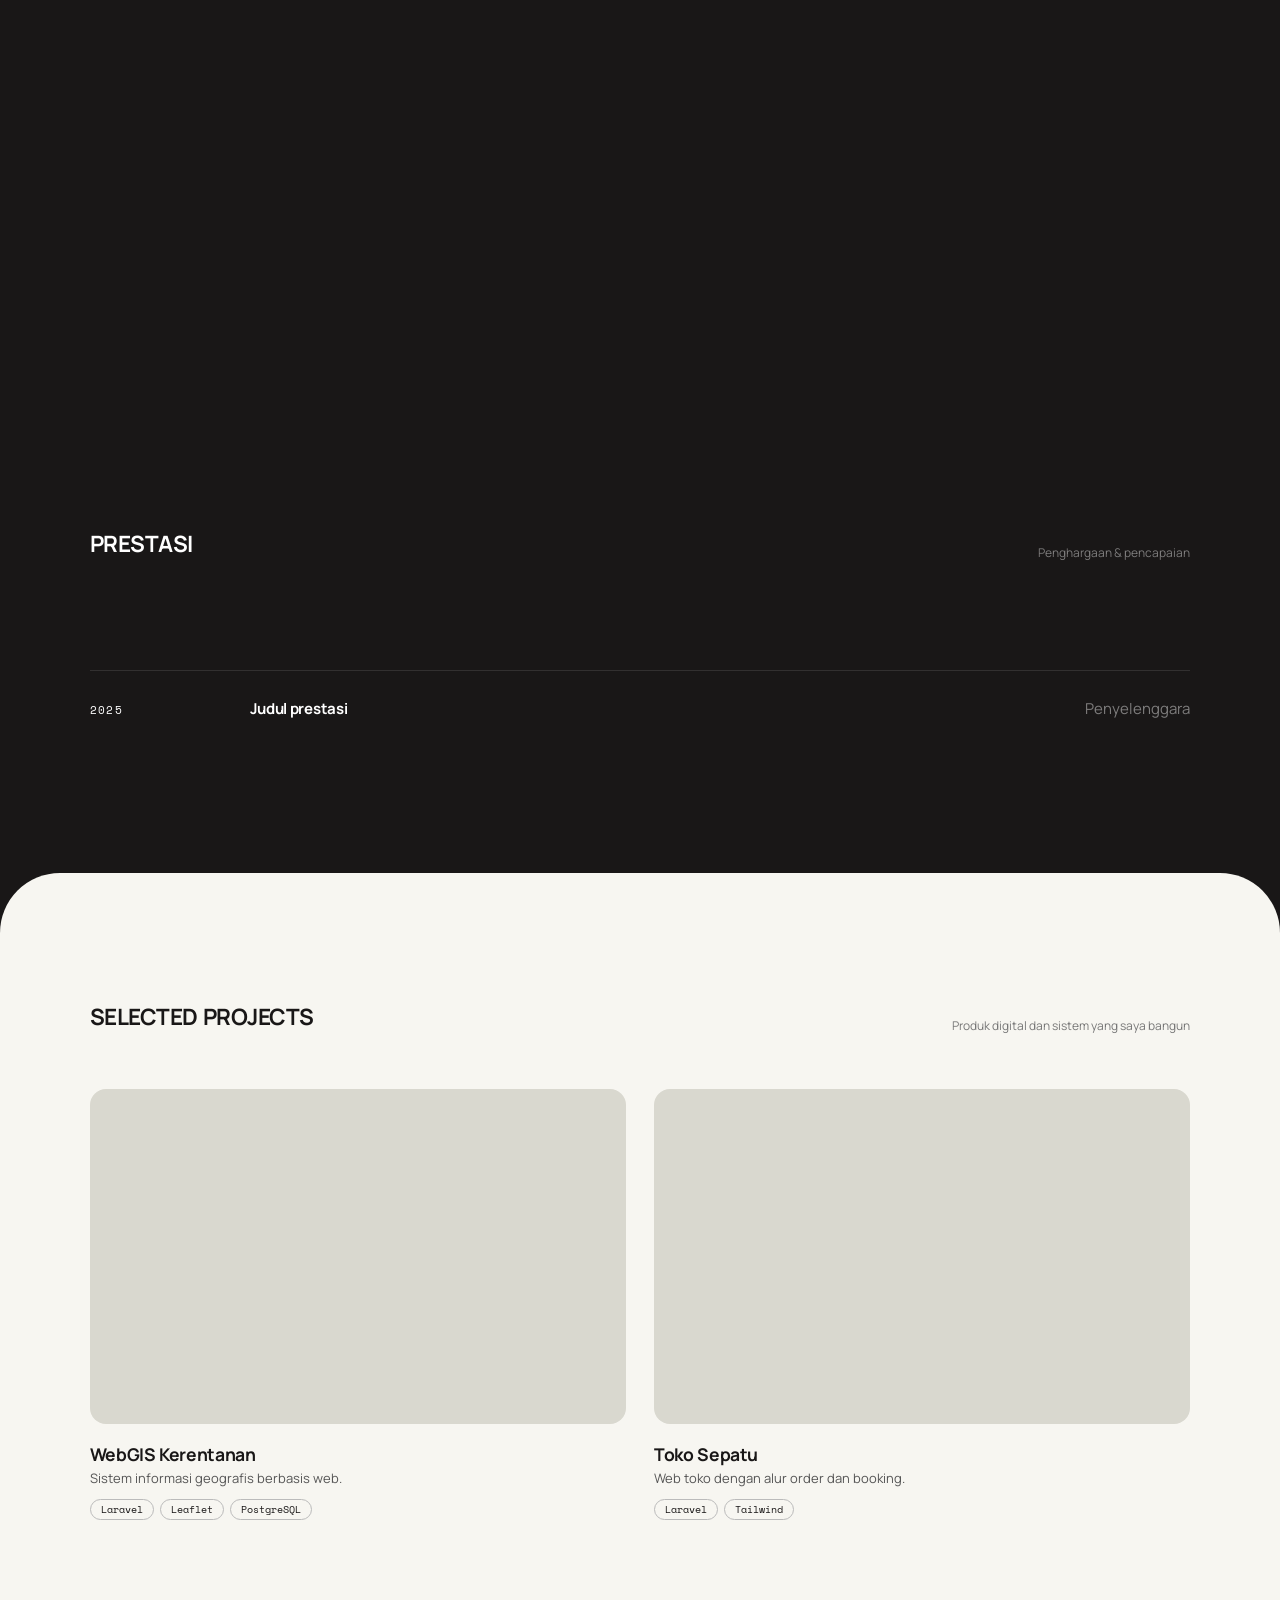
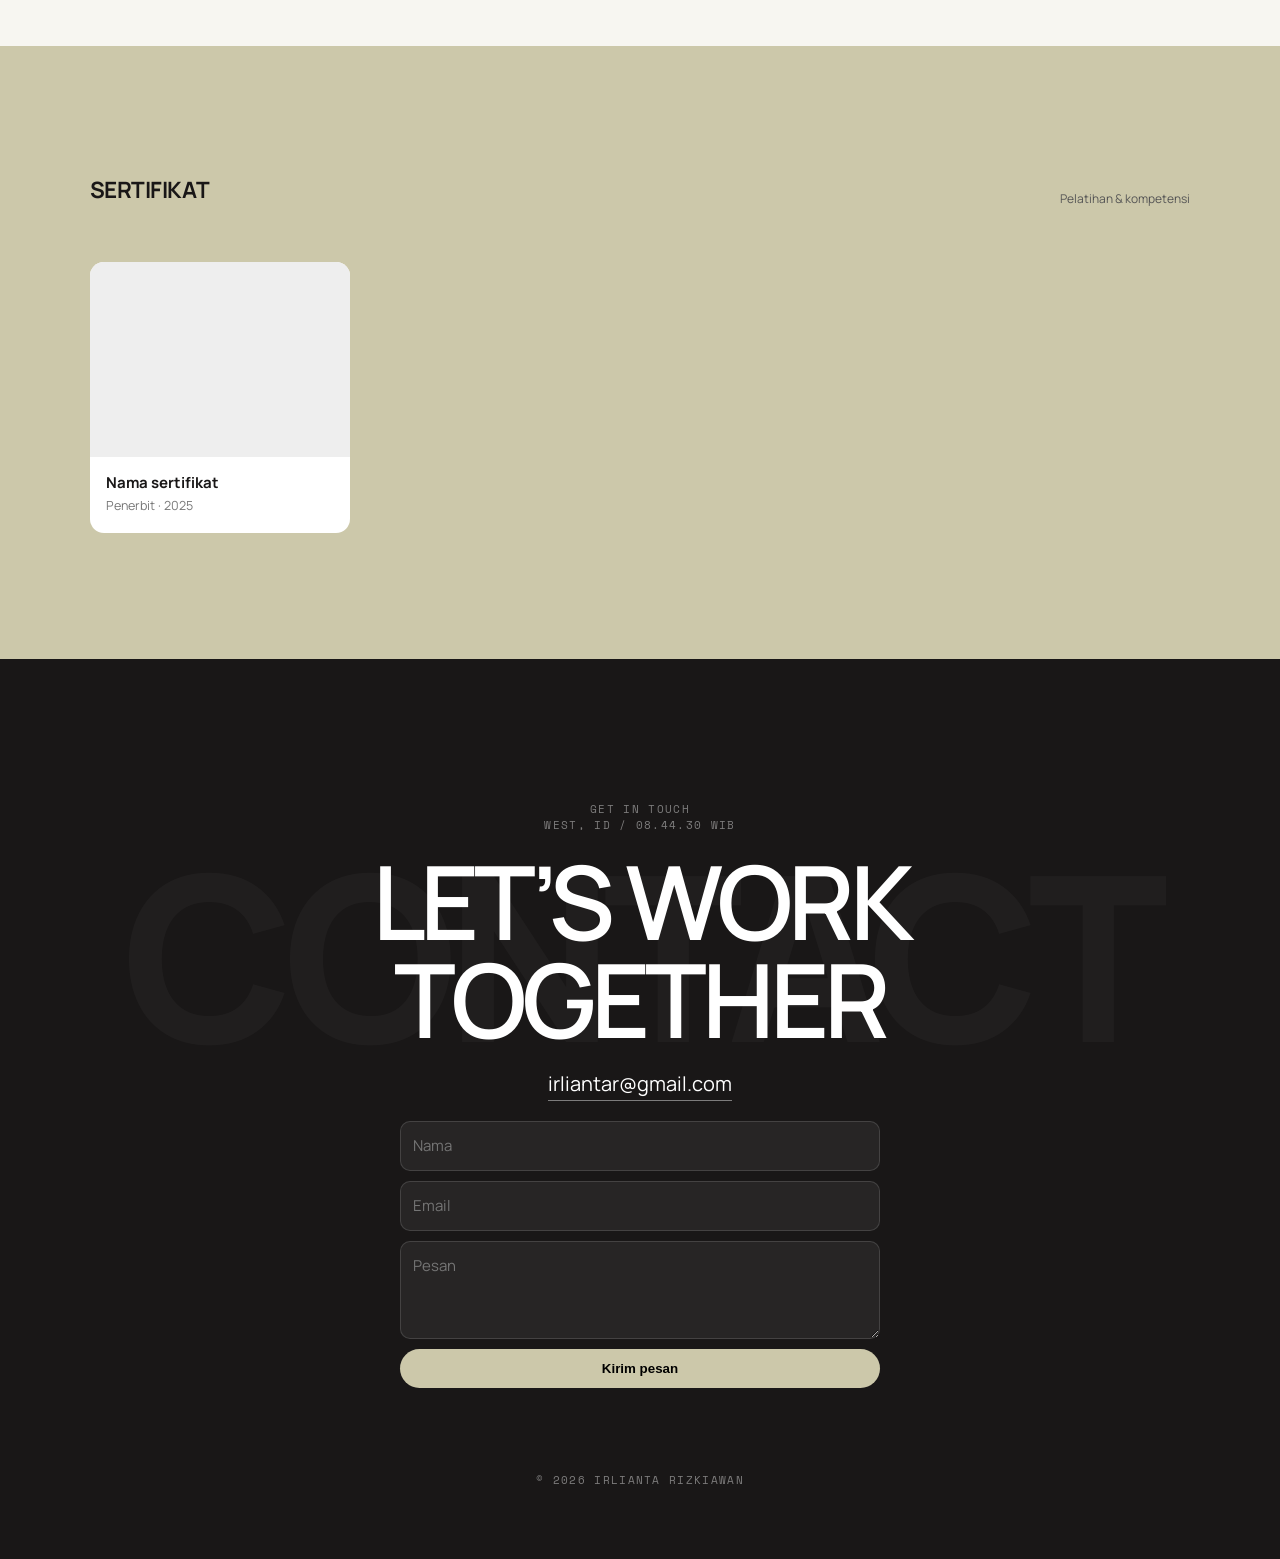
==== commit e2c841e9: "Add social media links to index.html" ====
--- a/public/index.html
+++ b/public/index.html
@@ -31,6 +31,50 @@
 
     <section id="home">
       <div>
+        <div class="socials rv">
+          <a
+            href="https://www.linkedin.com/in/irliantarizkiawan/"
+            target="_blank"
+            rel="noopener noreferrer"
+            aria-label="LinkedIn"
+          >
+            <svg viewBox="0 0 24 24">
+              <path d="M16 8a6 6 0 0 1 6 6v7h-4v-7a2 2 0 0 0-2-2 2 2 0 0 0-2 2v7h-4v-7a6 6 0 0 1 6-6z" />
+              <rect x="2" y="9" width="4" height="12" />
+              <circle cx="4" cy="4" r="2" />
+            </svg>
+          </a>
+          <a
+            href="https://www.instagram.com/irrzkiwnn/"
+            target="_blank"
+            rel="noopener noreferrer"
+            aria-label="Instagram"
+          >
+            <svg viewBox="0 0 24 24">
+              <rect x="2" y="2" width="20" height="20" rx="5" ry="5" />
+              <path d="M16 11.37A4 4 0 1 1 12.63 8 4 4 0 0 1 16 11.37z" />
+              <line x1="17.5" y1="6.5" x2="17.51" y2="6.5" />
+            </svg>
+          </a>
+          <a
+            href="https://www.facebook.com/share/1Kge593N7u/?mibextid=wwXIfr"
+            target="_blank"
+            rel="noopener noreferrer"
+            aria-label="Facebook"
+          >
+            <svg viewBox="0 0 24 24">
+              <path d="M18 2h-3a5 5 0 0 0-5 5v3H7v4h3v8h4v-8h3l1-4h-4V7a1 1 0 0 1 1-1h3z" />
+            </svg>
+          </a>
+          <a href="mailto:irliantar@gmail.com" aria-label="Email">
+            <svg viewBox="0 0 24 24">
+              <path
+                d="M4 4h16c1.1 0 2 .9 2 2v12c0 1.1-.9 2-2 2H4c-1.1 0-2-.9-2-2V6c0-1.1.9-2 2-2z"
+              />
+              <polyline points="22,6 12,13 2,6" />
+            </svg>
+          </a>
+        </div>
         <p class="mono rv" id="loc" style="color: #777; margin-bottom: 14px"></p>
         <h1 class="rv">Hi, I’m <i id="nm"></i>.</h1>
         <div class="role rv" id="role"></div>
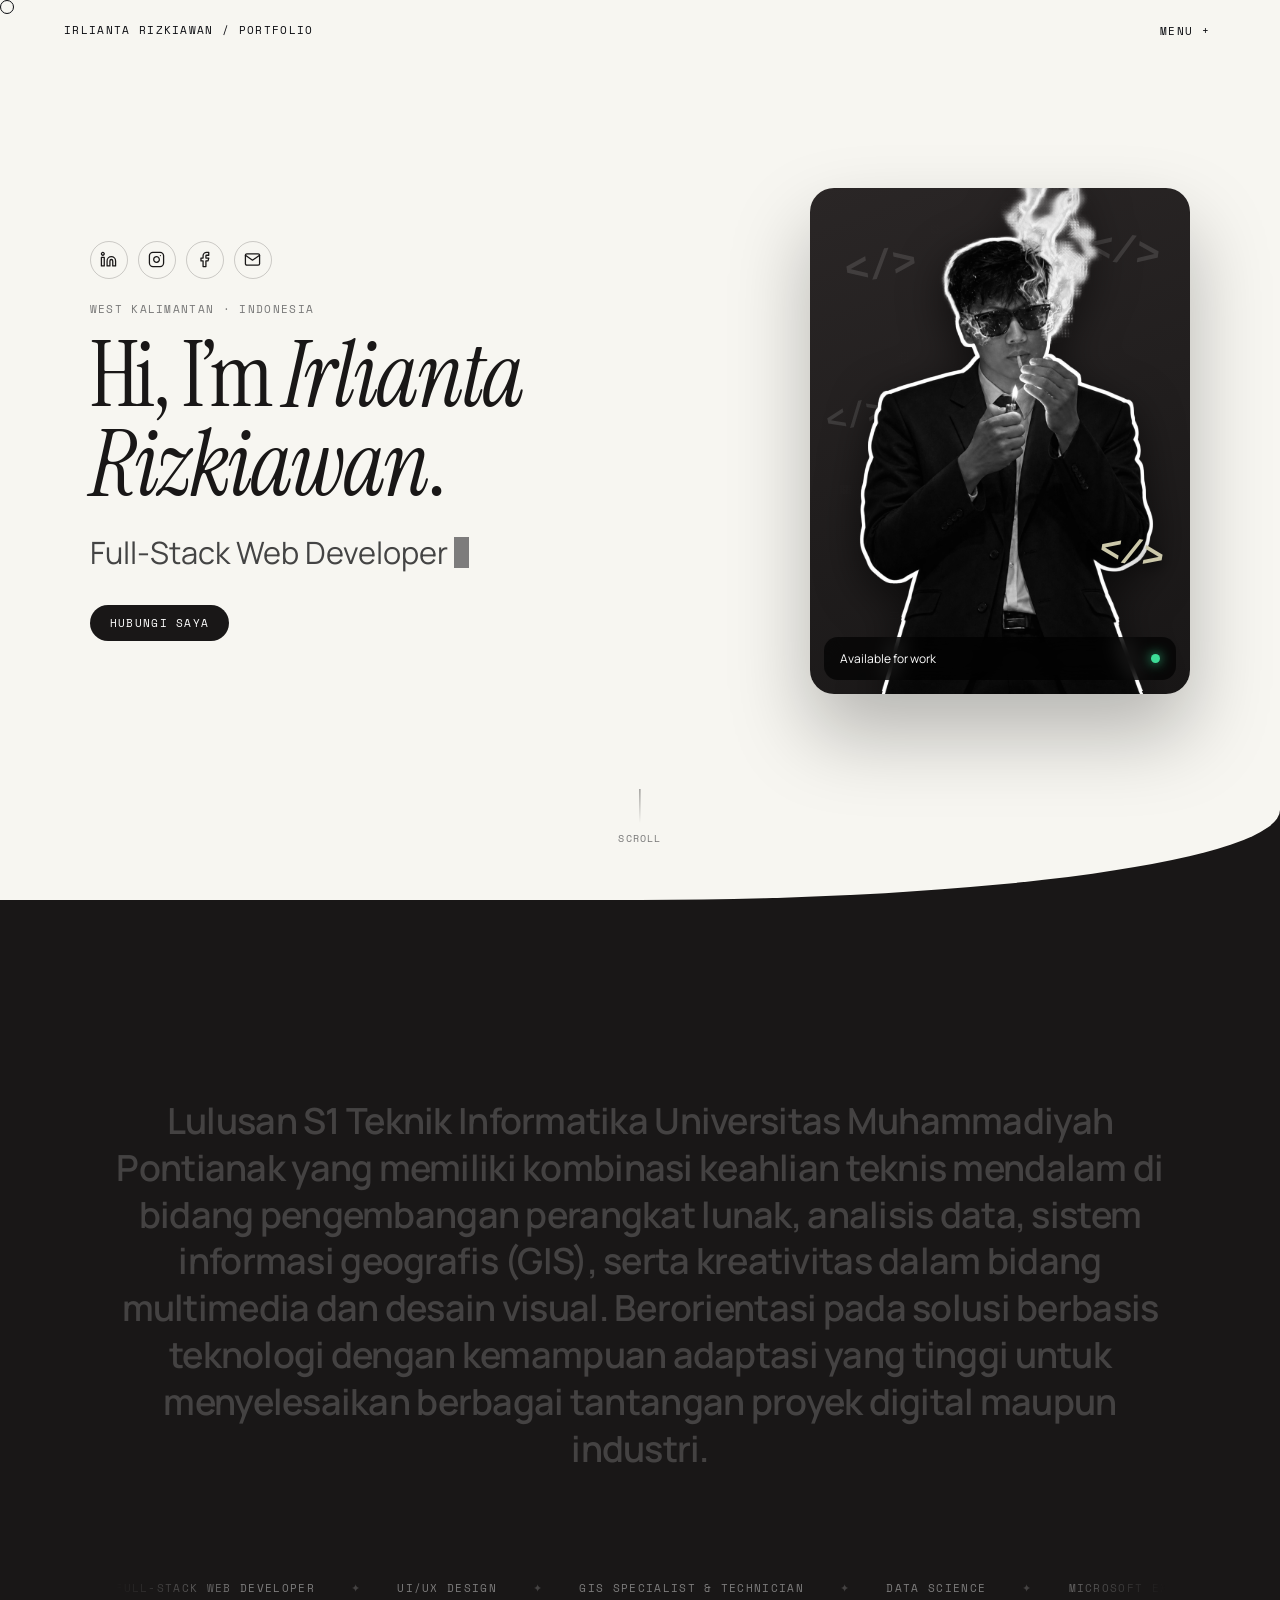
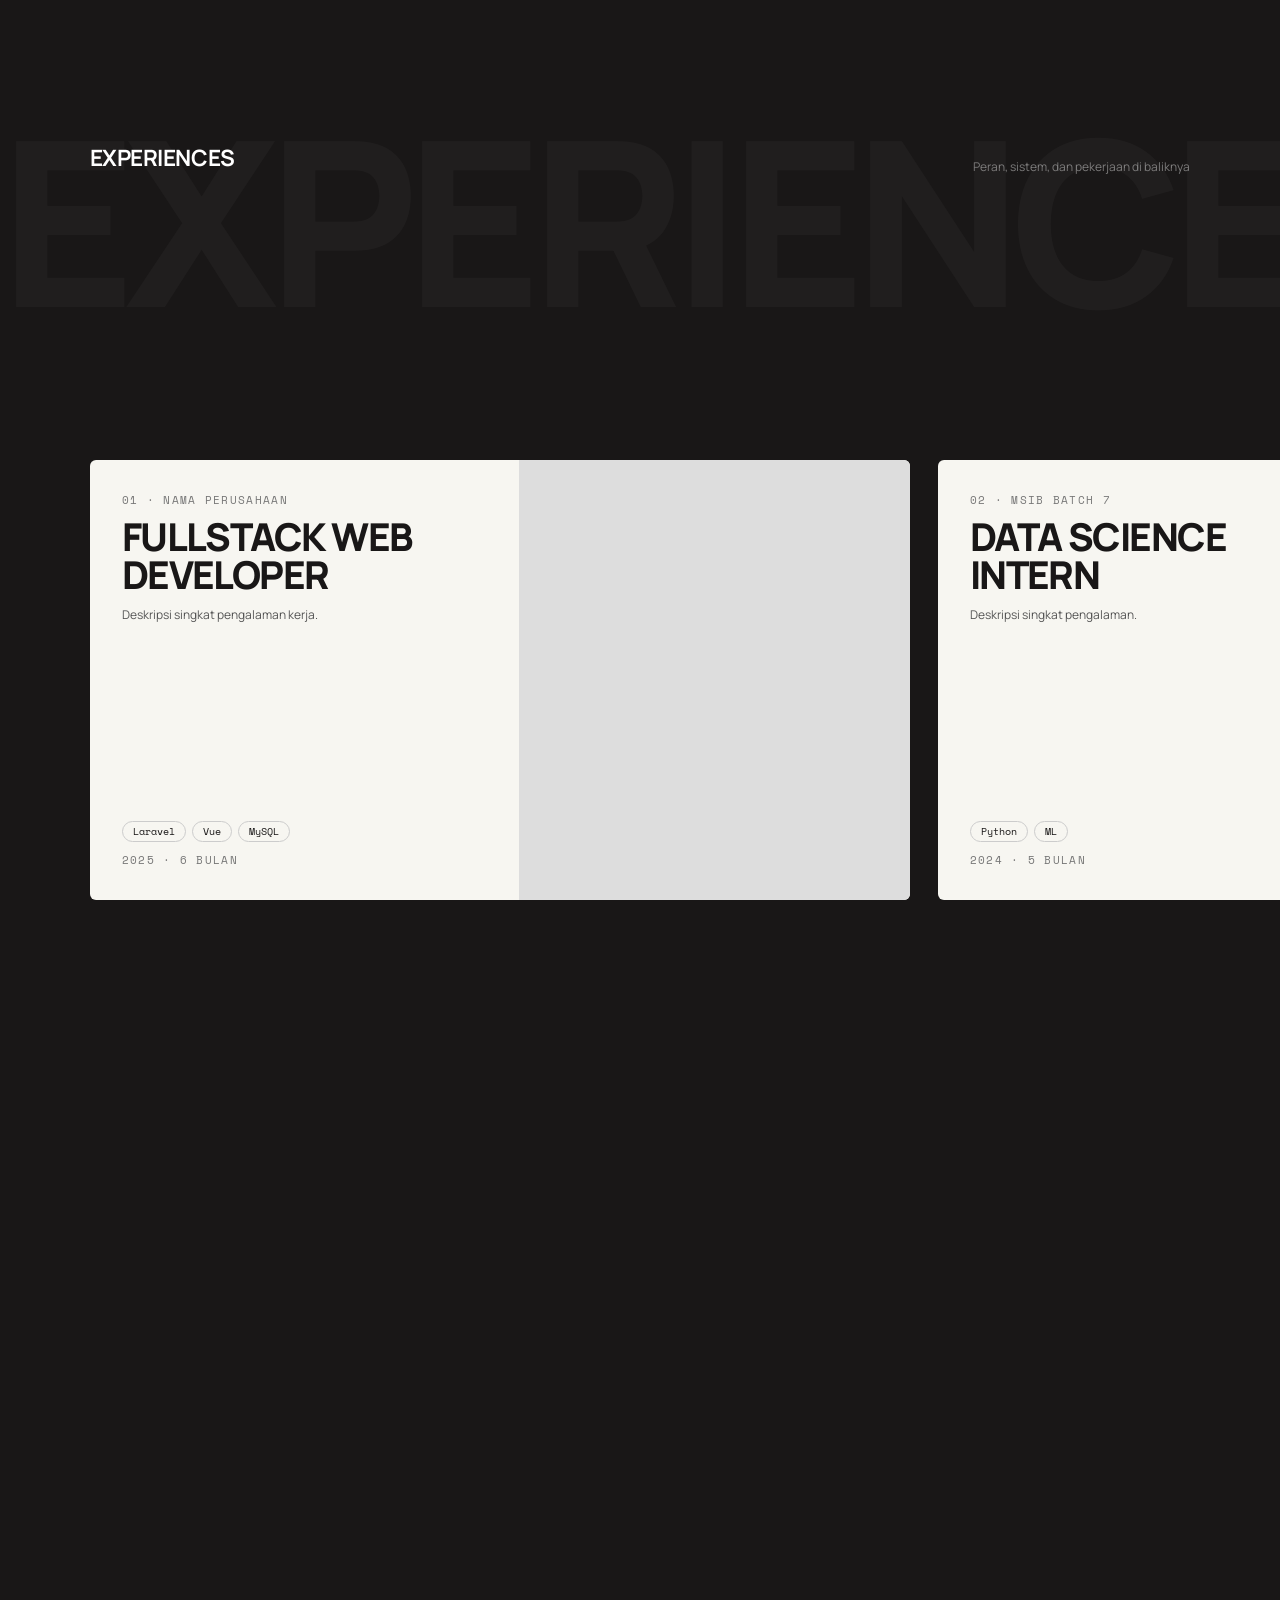
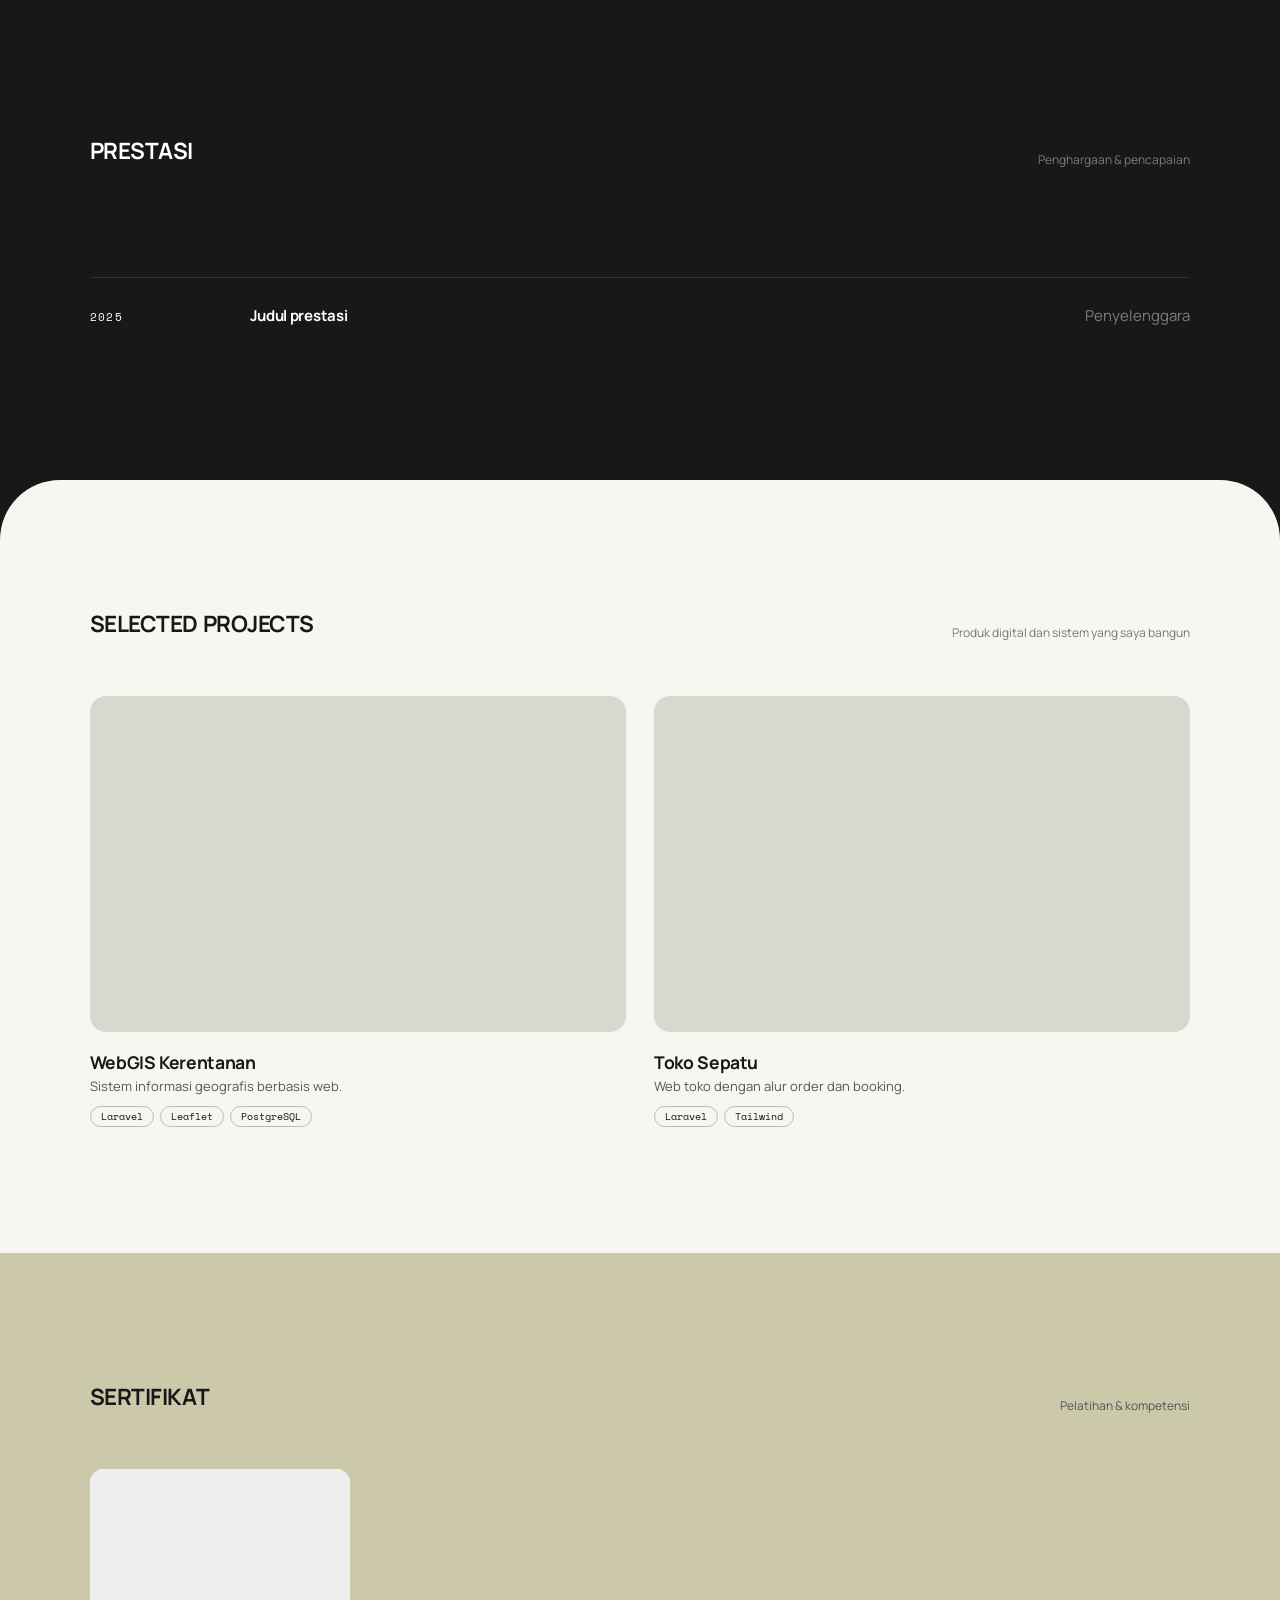
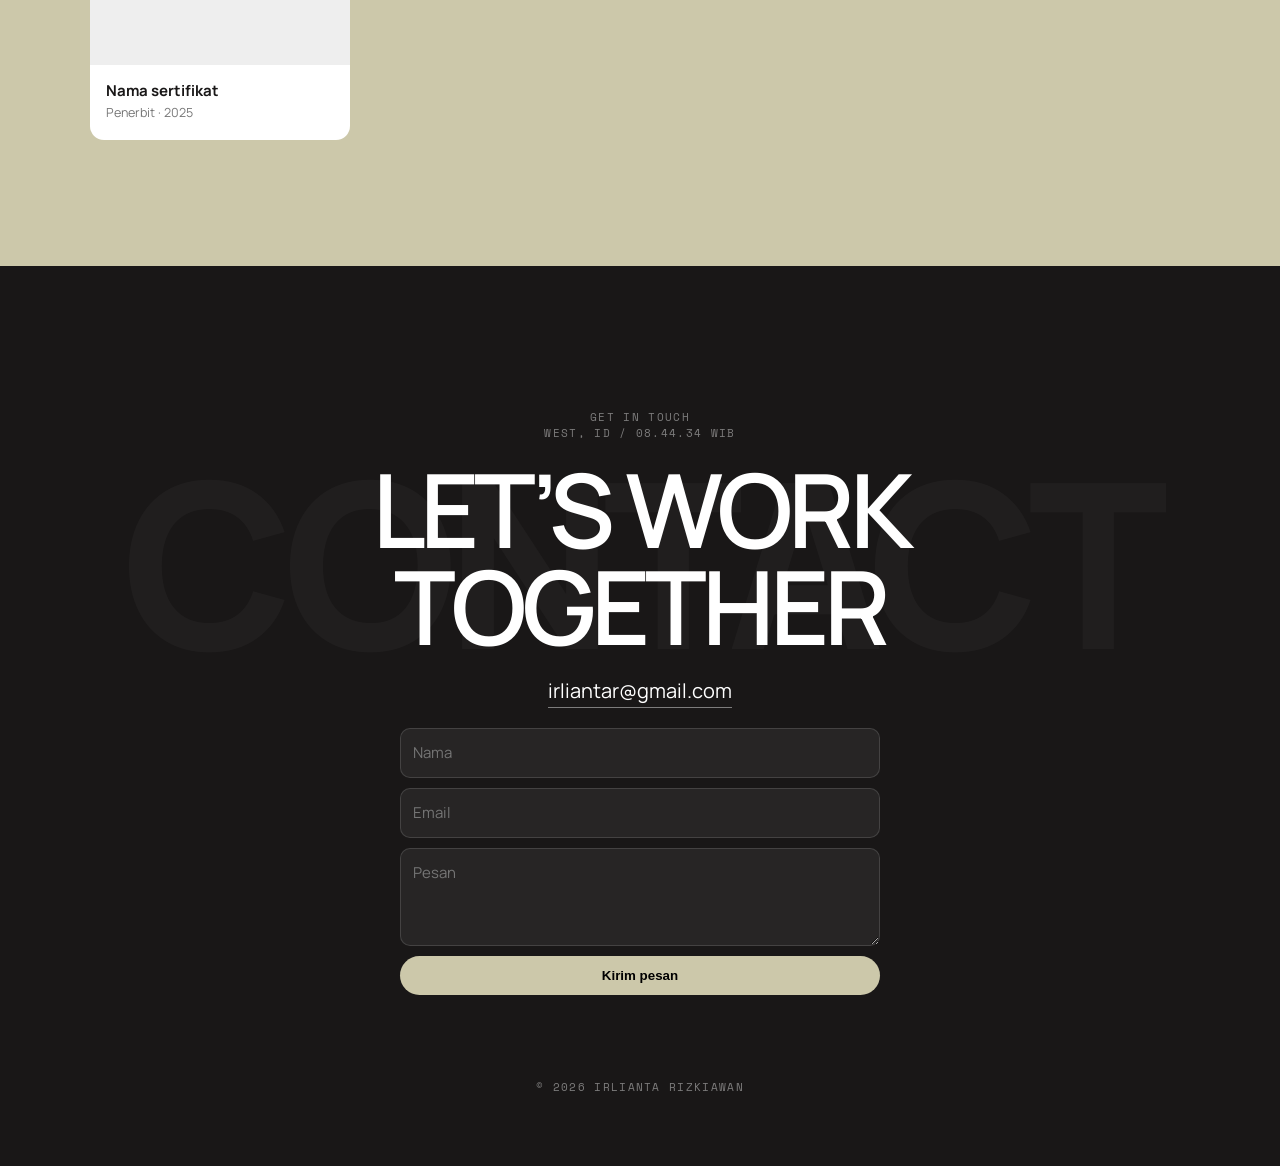
==== commit f651099c: "Update image source from me1.png to me.png" ====
--- a/public/index.html
+++ b/public/index.html
@@ -87,7 +87,7 @@
         <span class="sym s4">&lt;/&gt;</span>
         <img
           class="cut"
-          src="me1.png"
+          src="me.png"
           alt=""
           onerror="if(!this.dataset.f){this.dataset.f=1;this.classList.remove('cut');this.src='me.jpg'}else this.remove()"
         />
--- a/public/style.css
+++ b/public/style.css
@@ -114,6 +114,130 @@
   padding: 8px 18px;
   cursor: pointer;
 }
+
+/* ===== Animasi hero ala video ===== */
+#home .rv {
+  filter: blur(10px);
+  transform: translateY(36px);
+  transition:
+    opacity 1.1s cubic-bezier(0.2, 0.7, 0.2, 1),
+    transform 1.1s cubic-bezier(0.2, 0.7, 0.2, 1),
+    filter 1.1s;
+}
+#home .rv.in {
+  filter: none;
+  transform: none;
+}
+#home .socials {
+  transition-delay: 0.1s;
+}
+#home #loc {
+  transition-delay: 0.2s;
+}
+#home h1.rv {
+  transform: translateX(70px);
+  transition-delay: 0.35s;
+}
+#home h1.rv.in {
+  transform: none;
+}
+#home .role {
+  transition-delay: 0.5s;
+}
+#home .btn.rv {
+  transition-delay: 0.65s;
+}
+#home .btn.rv.in:hover {
+  transform: translateY(-3px);
+  transition-delay: 0s;
+  transition-duration: 0.3s;
+}
+#home .card.rv {
+  transform: translateY(70px) scale(0.92) rotate(3deg);
+  transition-delay: 0.45s;
+  transition-duration: 1.4s;
+}
+#home .card.rv.in {
+  transform: none;
+}
+#home .card.rv.ready {
+  transition:
+    transform 0.2s ease-out,
+    filter 0.6s;
+  transition-delay: 0s;
+}
+
+/* Lingkaran warna mengikuti kursor */
+.card:hover img.cut:not(.col) {
+  filter: grayscale(1) drop-shadow(3px 0 0 #fff) drop-shadow(-3px 0 0 #fff)
+    drop-shadow(0 3px 0 #fff) drop-shadow(0 -3px 0 #fff) drop-shadow(0 14px 22px #0009);
+}
+.card img.col {
+  opacity: 0;
+  pointer-events: none;
+  transition: opacity 0.4s;
+  -webkit-mask-image: radial-gradient(
+    circle 130px at var(--mx, 50%) var(--my, 50%),
+    #000 0,
+    #000 50%,
+    transparent 100%
+  );
+  mask-image: radial-gradient(
+    circle 130px at var(--mx, 50%) var(--my, 50%),
+    #000 0,
+    #000 50%,
+    transparent 100%
+  );
+}
+.card:hover img.col {
+  opacity: 1;
+}
+
+/* Petunjuk scroll */
+.scrollhint {
+  position: absolute;
+  left: 50%;
+  bottom: 6vh;
+  translate: -50% 0;
+  display: flex;
+  flex-direction: column;
+  align-items: center;
+  gap: 8px;
+  color: #777;
+  font-size: 10px;
+}
+.scrollhint i {
+  width: 1px;
+  height: 34px;
+  background: linear-gradient(#19171799, transparent);
+  transform-origin: top;
+  animation: drop 1.8s ease-in-out infinite;
+}
+@keyframes drop {
+  0% {
+    transform: scaleY(0);
+  }
+  50% {
+    transform: scaleY(1);
+  }
+  100% {
+    transform: scaleY(1);
+    opacity: 0;
+  }
+}
+@media (max-width: 800px) {
+  .scrollhint {
+    display: none;
+  }
+}
+@media (prefers-reduced-motion: reduce) {
+  #home .rv {
+    filter: none;
+    transform: none;
+    transition: opacity 0.3s;
+  }
+}
+
 section {
   position: relative;
 }
@@ -658,3 +782,37 @@
 .badge {
   z-index: 2;
 }
+
+/* Ikon sosial media di hero */
+.socials {
+  display: flex;
+  gap: 10px;
+  margin-bottom: 22px;
+}
+.socials a {
+  width: 38px;
+  height: 38px;
+  border-radius: 50%;
+  border: 1px solid #19171733;
+  display: grid;
+  place-items: center;
+  color: var(--ink);
+  transition:
+    background 0.3s,
+    color 0.3s,
+    transform 0.3s;
+}
+.socials a:hover {
+  background: var(--ink);
+  color: #fff;
+  transform: translateY(-4px);
+}
+.socials svg {
+  width: 17px;
+  height: 17px;
+  fill: none;
+  stroke: currentColor;
+  stroke-width: 1.8;
+  stroke-linecap: round;
+  stroke-linejoin: round;
+}
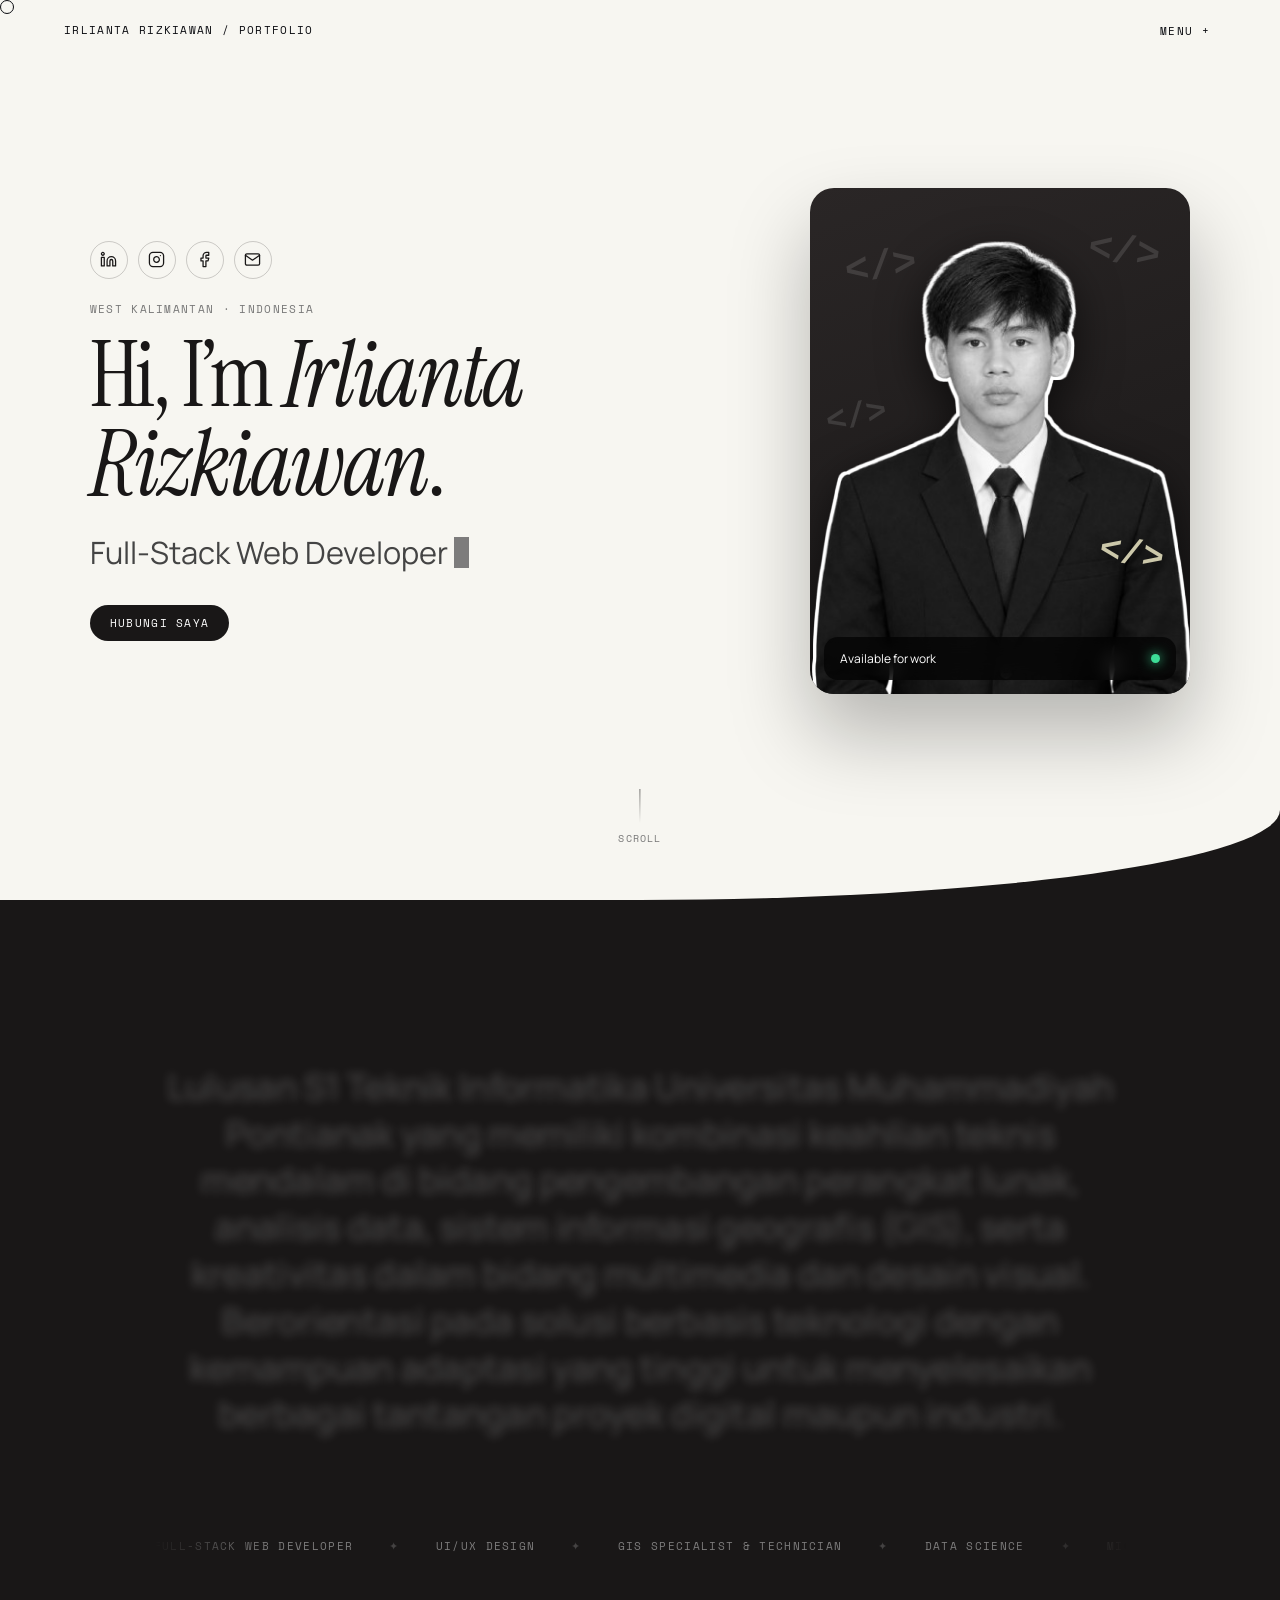
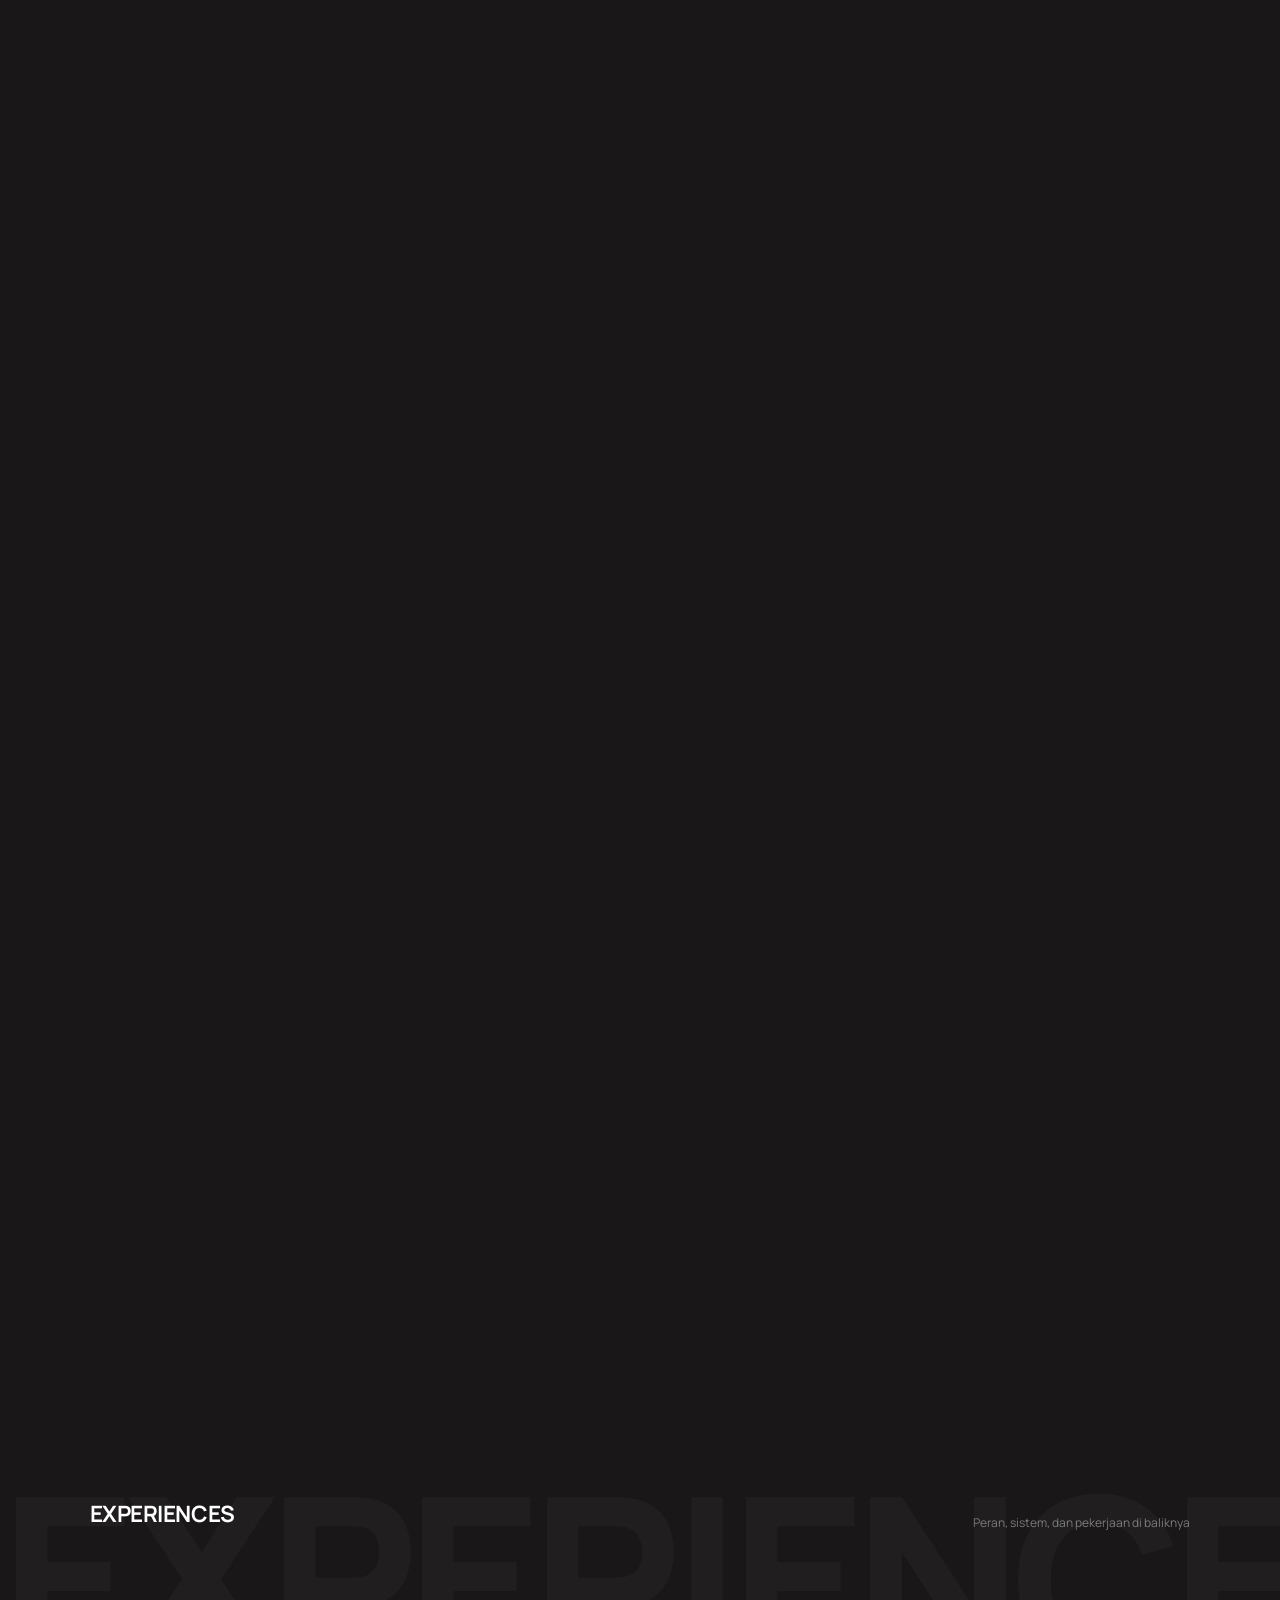
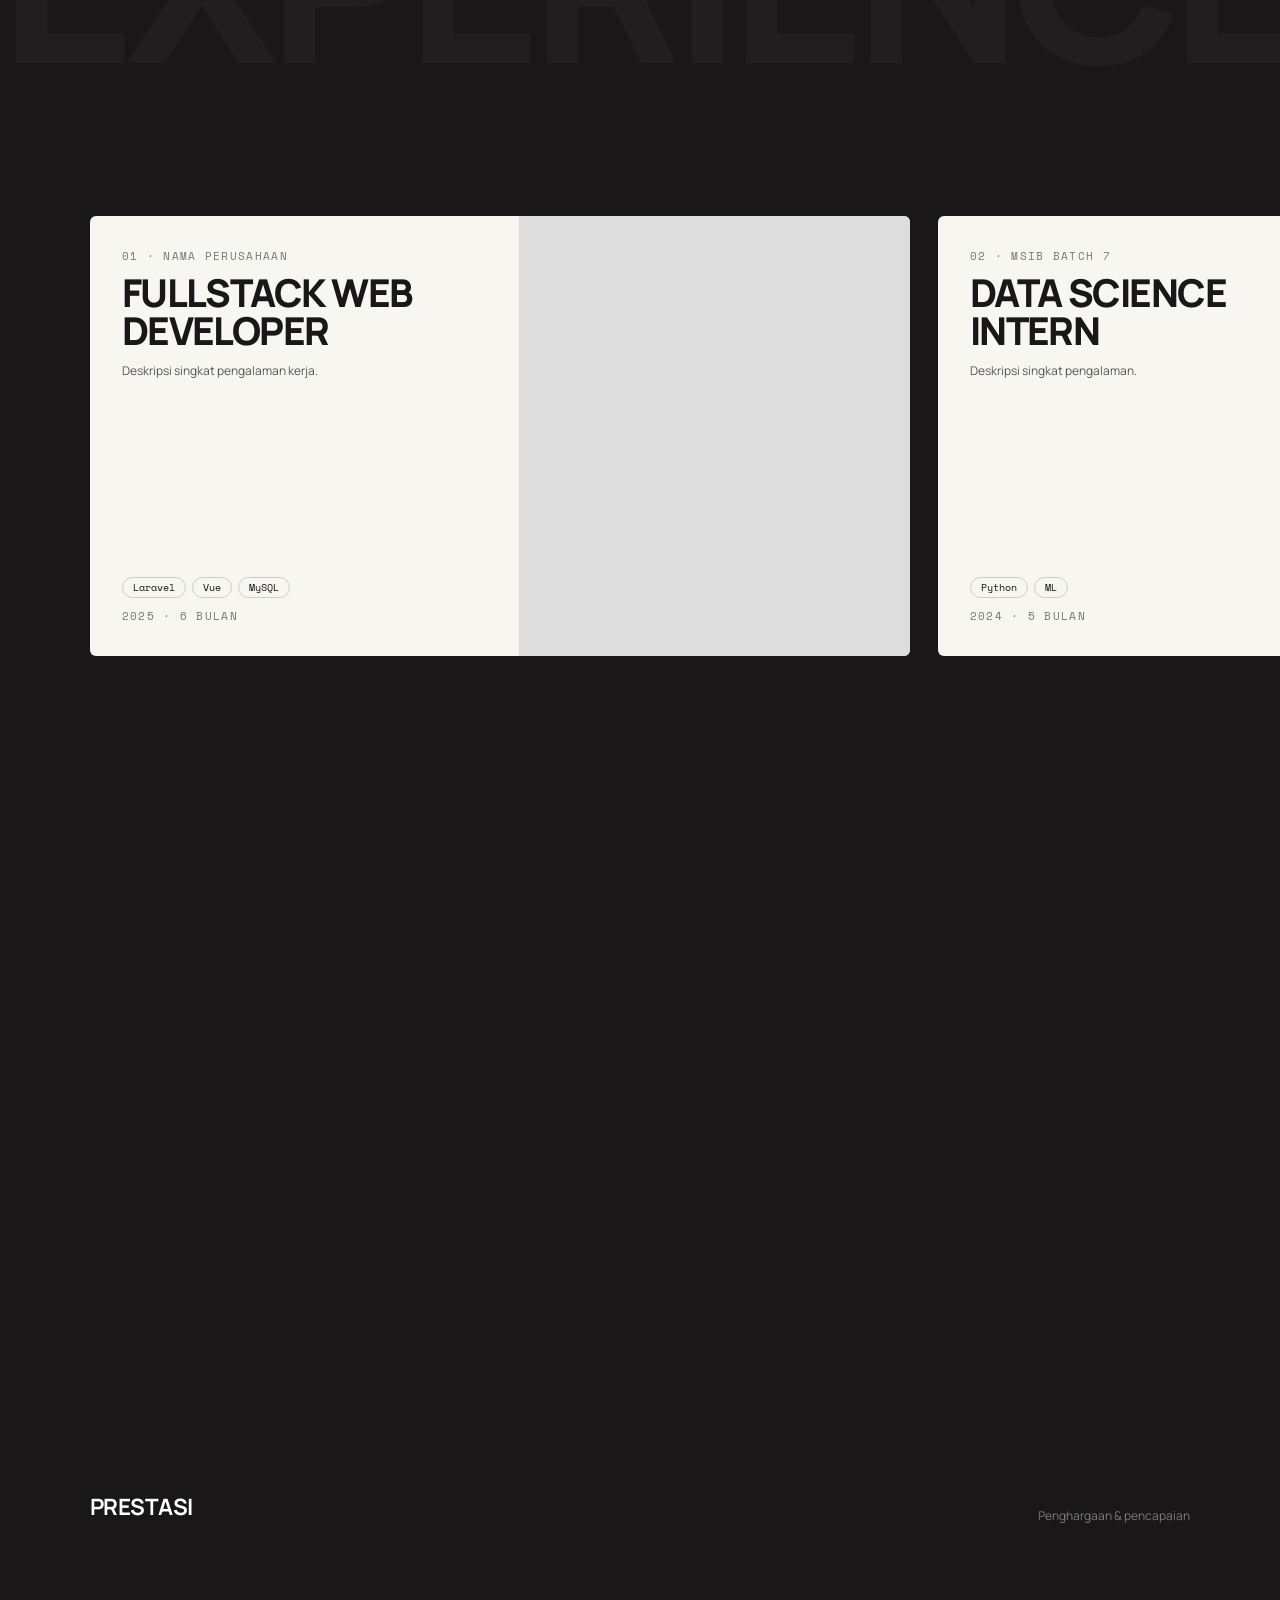
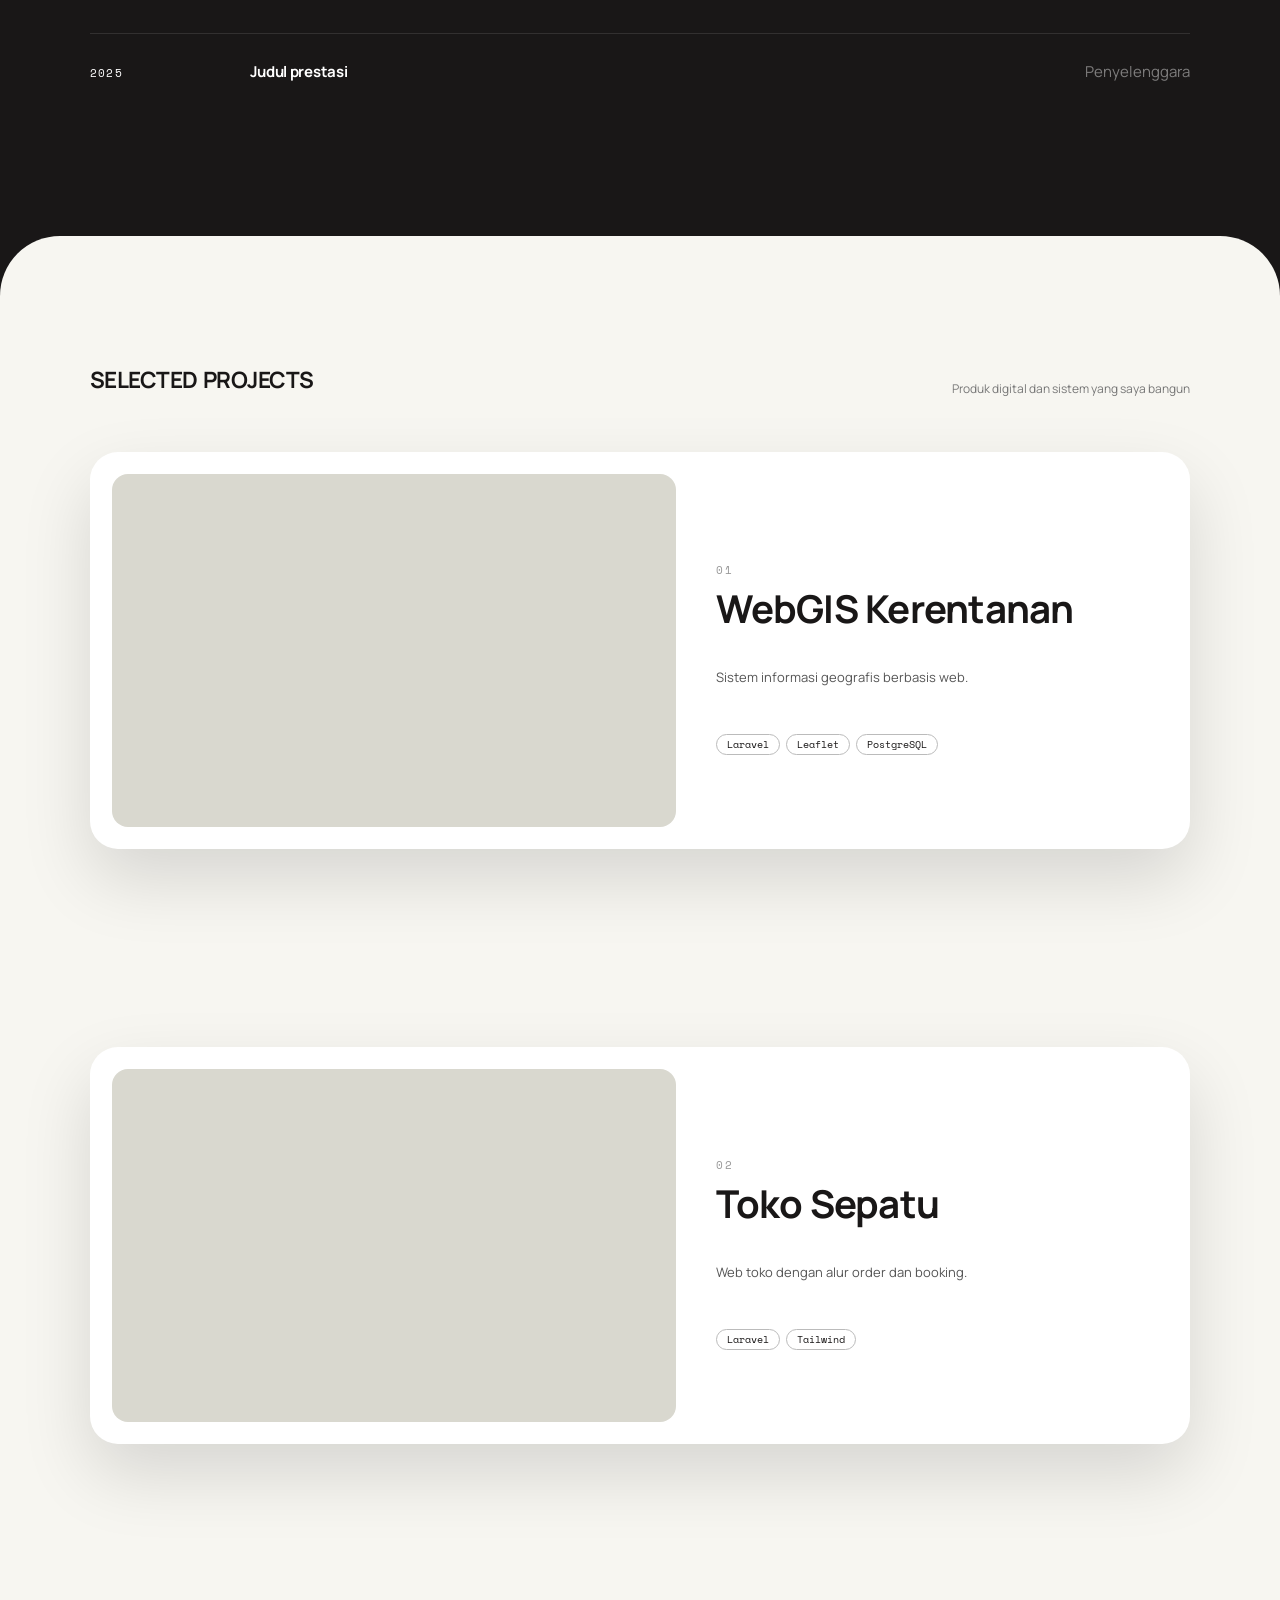
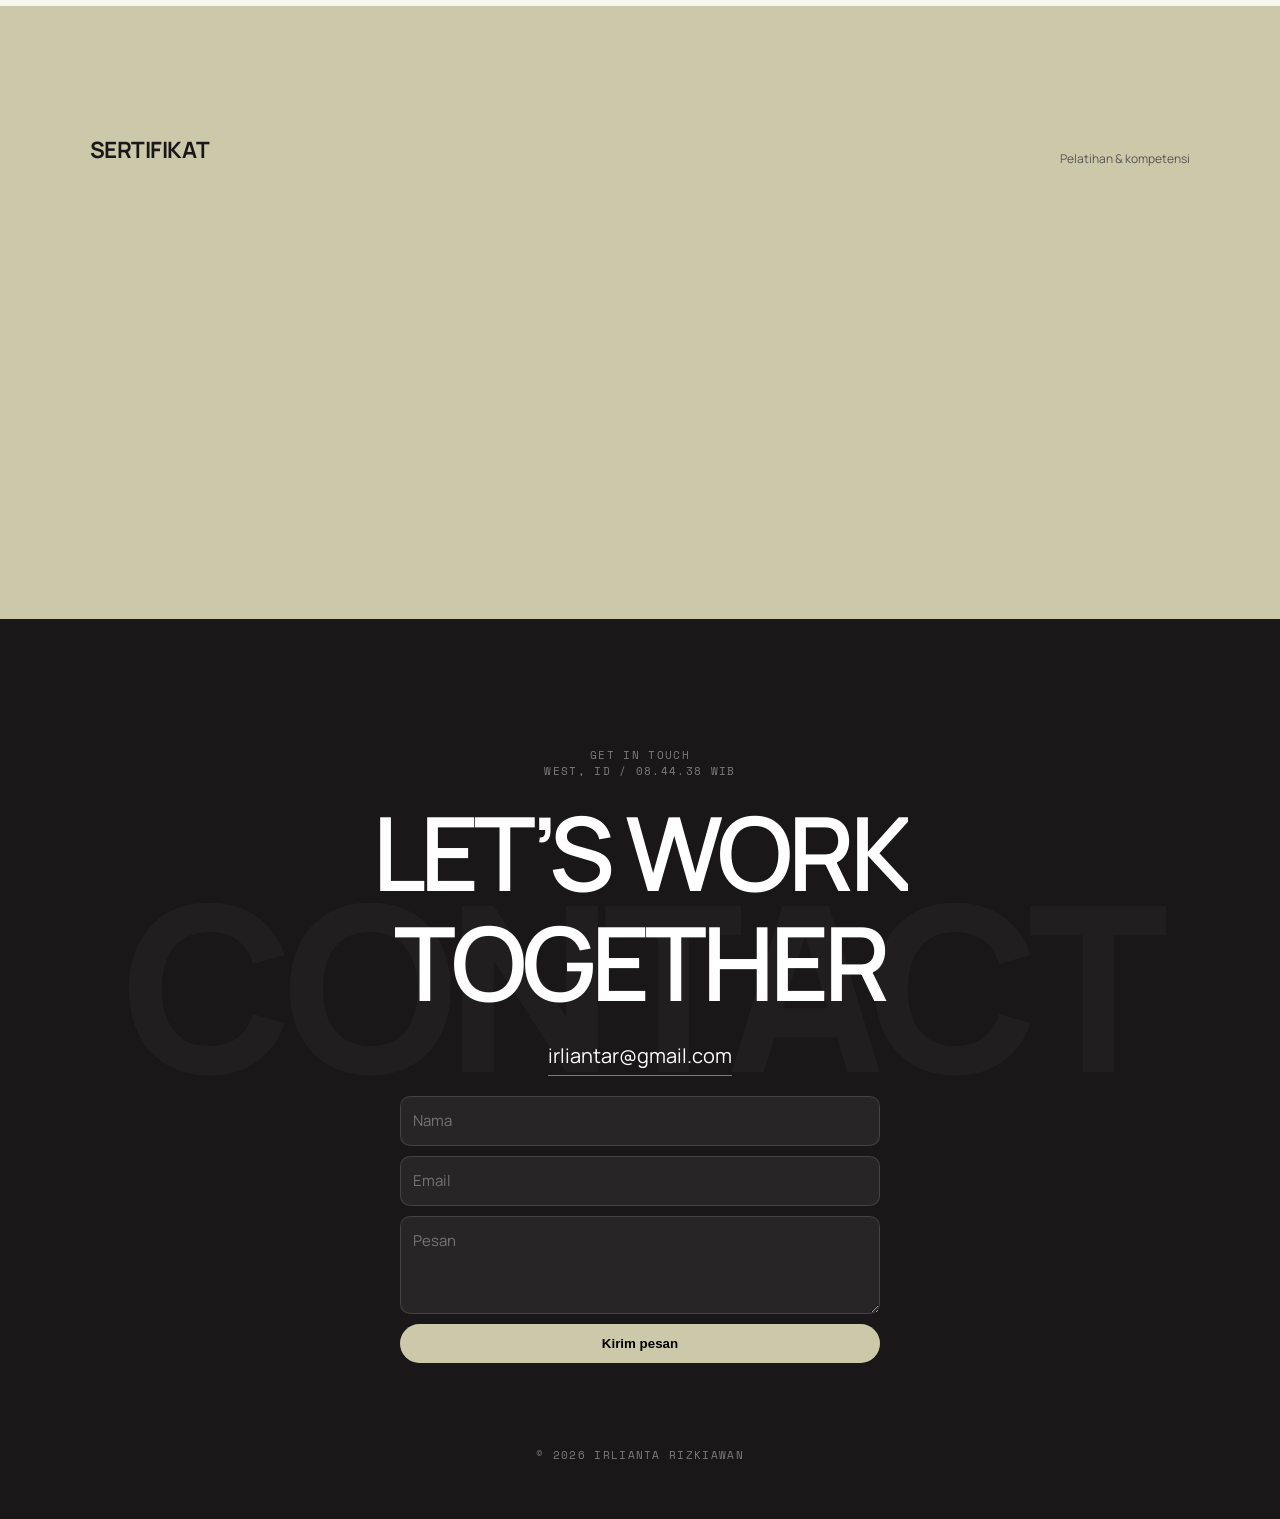
==== commit 894e93ef: "Change image source from me.png to me1.png" ====
--- a/public/index.html
+++ b/public/index.html
@@ -87,7 +87,7 @@
         <span class="sym s4">&lt;/&gt;</span>
         <img
           class="cut"
-          src="me.png"
+          src="me1.png"
           alt=""
           onerror="if(!this.dataset.f){this.dataset.f=1;this.classList.remove('cut');this.src='me.jpg'}else this.remove()"
         />
--- a/public/style.css
+++ b/public/style.css
@@ -816,3 +816,228 @@
   stroke-linecap: round;
   stroke-linejoin: round;
 }
+
+/* ===== Animasi section ala video ===== */
+
+/* ABOUT: terkunci saat scroll */
+#about {
+  height: 240vh;
+  padding: 0;
+  margin-top: -90px;
+}
+#about .wrap {
+  position: sticky;
+  top: 0;
+  height: 100vh;
+  display: flex;
+  flex-direction: column;
+  justify-content: center;
+  padding: 90px 12vw 0;
+}
+#about p span {
+  display: inline-block;
+  filter: blur(5px);
+  transform: translateY(8px);
+  transition:
+    color 0.4s,
+    filter 0.5s,
+    transform 0.5s;
+}
+#about p span.on {
+  filter: none;
+  transform: none;
+}
+
+/* PROJECT: kartu bertumpuk */
+#pj.grid {
+  display: block;
+  padding: 0 7vw 18vh;
+  counter-reset: pj;
+}
+#pj .pc {
+  position: sticky;
+  top: calc(9vh + var(--i, 0) * 12px);
+  display: grid;
+  grid-template-columns: 1.25fr 1fr;
+  gap: 0 40px;
+  align-items: center;
+  background: #fff;
+  border-radius: 28px;
+  padding: 22px;
+  margin-bottom: 22vh;
+  box-shadow: 0 30px 70px #0002;
+  transform-origin: 50% 0;
+  counter-increment: pj;
+  transition:
+    opacity 0.9s,
+    transform 0.9s;
+}
+#pj .pc:last-child {
+  margin-bottom: 0;
+}
+#pj .pc .im {
+  grid-column: 1;
+  grid-row: 1 / span 3;
+}
+#pj .pc h3,
+#pj .pc p,
+#pj .pc .tags {
+  grid-column: 2;
+}
+#pj .pc h3 {
+  align-self: end;
+  font-size: clamp(24px, 3vw, 40px);
+  line-height: 1.1;
+}
+#pj .pc h3::before {
+  content: counter(pj, decimal-leading-zero);
+  display: block;
+  margin-bottom: 10px;
+  font: 11px "Space Mono", monospace;
+  letter-spacing: 0.12em;
+  color: #999;
+}
+#pj .pc .tags {
+  align-self: start;
+}
+#pcnt {
+  position: fixed;
+  left: 50%;
+  bottom: 26px;
+  z-index: 40;
+  translate: -50% 20px;
+  opacity: 0;
+  pointer-events: none;
+  background: var(--ink);
+  color: #fff;
+  padding: 10px 18px;
+  border-radius: 99px;
+  transition:
+    opacity 0.4s,
+    translate 0.4s;
+}
+#pcnt.on {
+  opacity: 1;
+  translate: -50% 0;
+}
+@media (max-width: 800px) {
+  #pj .pc {
+    grid-template-columns: 1fr;
+    gap: 12px;
+    top: 8vh;
+  }
+  #pj .pc .im,
+  #pj .pc h3,
+  #pj .pc p,
+  #pj .pc .tags {
+    grid-column: 1;
+    grid-row: auto;
+  }
+}
+
+/* SERTIFIKAT: terbuka bergantian + kilau */
+#cg .cc.rv {
+  opacity: 1;
+  transform: translateY(50px) scale(0.95);
+  clip-path: inset(0 0 100% 0 round 14px);
+  transition:
+    clip-path 1s cubic-bezier(0.2, 0.7, 0.2, 1),
+    transform 1s cubic-bezier(0.2, 0.7, 0.2, 1),
+    box-shadow 0.4s;
+}
+#cg .cc.rv.in {
+  transform: none;
+  clip-path: inset(-60px -60px -60px -60px round 14px);
+  transition-delay: var(--d, 0s);
+}
+#cg .cc.rv.in:hover {
+  transform: translateY(-8px) rotate(-1deg);
+  transition-delay: 0s;
+  transition-duration: 0.4s;
+}
+.cc {
+  position: relative;
+}
+.cc .im {
+  transition: transform 0.6s;
+}
+.cc:hover .im {
+  transform: scale(1.06);
+}
+.cc::after {
+  content: "";
+  position: absolute;
+  inset: 0;
+  pointer-events: none;
+  opacity: 0;
+  transition: opacity 0.3s;
+  background: radial-gradient(circle 160px at var(--mx, 50%) var(--my, 50%), #fff9, transparent);
+}
+.cc:hover::after {
+  opacity: 1;
+}
+
+/* KONTAK */
+#contact h2.rv {
+  opacity: 1;
+  transform: none;
+}
+#contact .ln {
+  display: block;
+  overflow: hidden;
+  padding: 0.05em 0 0.08em;
+}
+#contact .ln > span {
+  display: block;
+  transform: translateY(110%);
+  transition: transform 1.1s cubic-bezier(0.2, 0.7, 0.2, 1);
+}
+#contact h2.in .ln > span {
+  transform: none;
+}
+#contact .mail {
+  display: inline-block;
+  border: 0;
+  padding-bottom: 4px;
+  background:
+    linear-gradient(var(--mute), var(--mute)) left bottom / 100% 1px no-repeat,
+    linear-gradient(var(--sand), var(--sand)) left bottom / 0 1px no-repeat;
+  transition:
+    opacity 0.9s,
+    transform 0.9s,
+    translate 0.25s,
+    background-size 0.5s,
+    color 0.3s;
+}
+#contact .mail:hover {
+  background-size:
+    100% 1px,
+    100% 1px;
+  color: var(--sand);
+}
+form.c button {
+  transition:
+    background 0.3s,
+    translate 0.25s;
+}
+form.c input,
+form.c textarea {
+  transition:
+    border-color 0.3s,
+    box-shadow 0.3s,
+    background 0.3s;
+}
+form.c input:focus,
+form.c textarea:focus {
+  outline: 0;
+  border-color: var(--sand);
+  box-shadow: 0 0 0 3px #ccc8aa22;
+  background: #ffffff18;
+}
+.socials a {
+  transition:
+    background 0.3s,
+    color 0.3s,
+    transform 0.3s,
+    translate 0.25s;
+}
